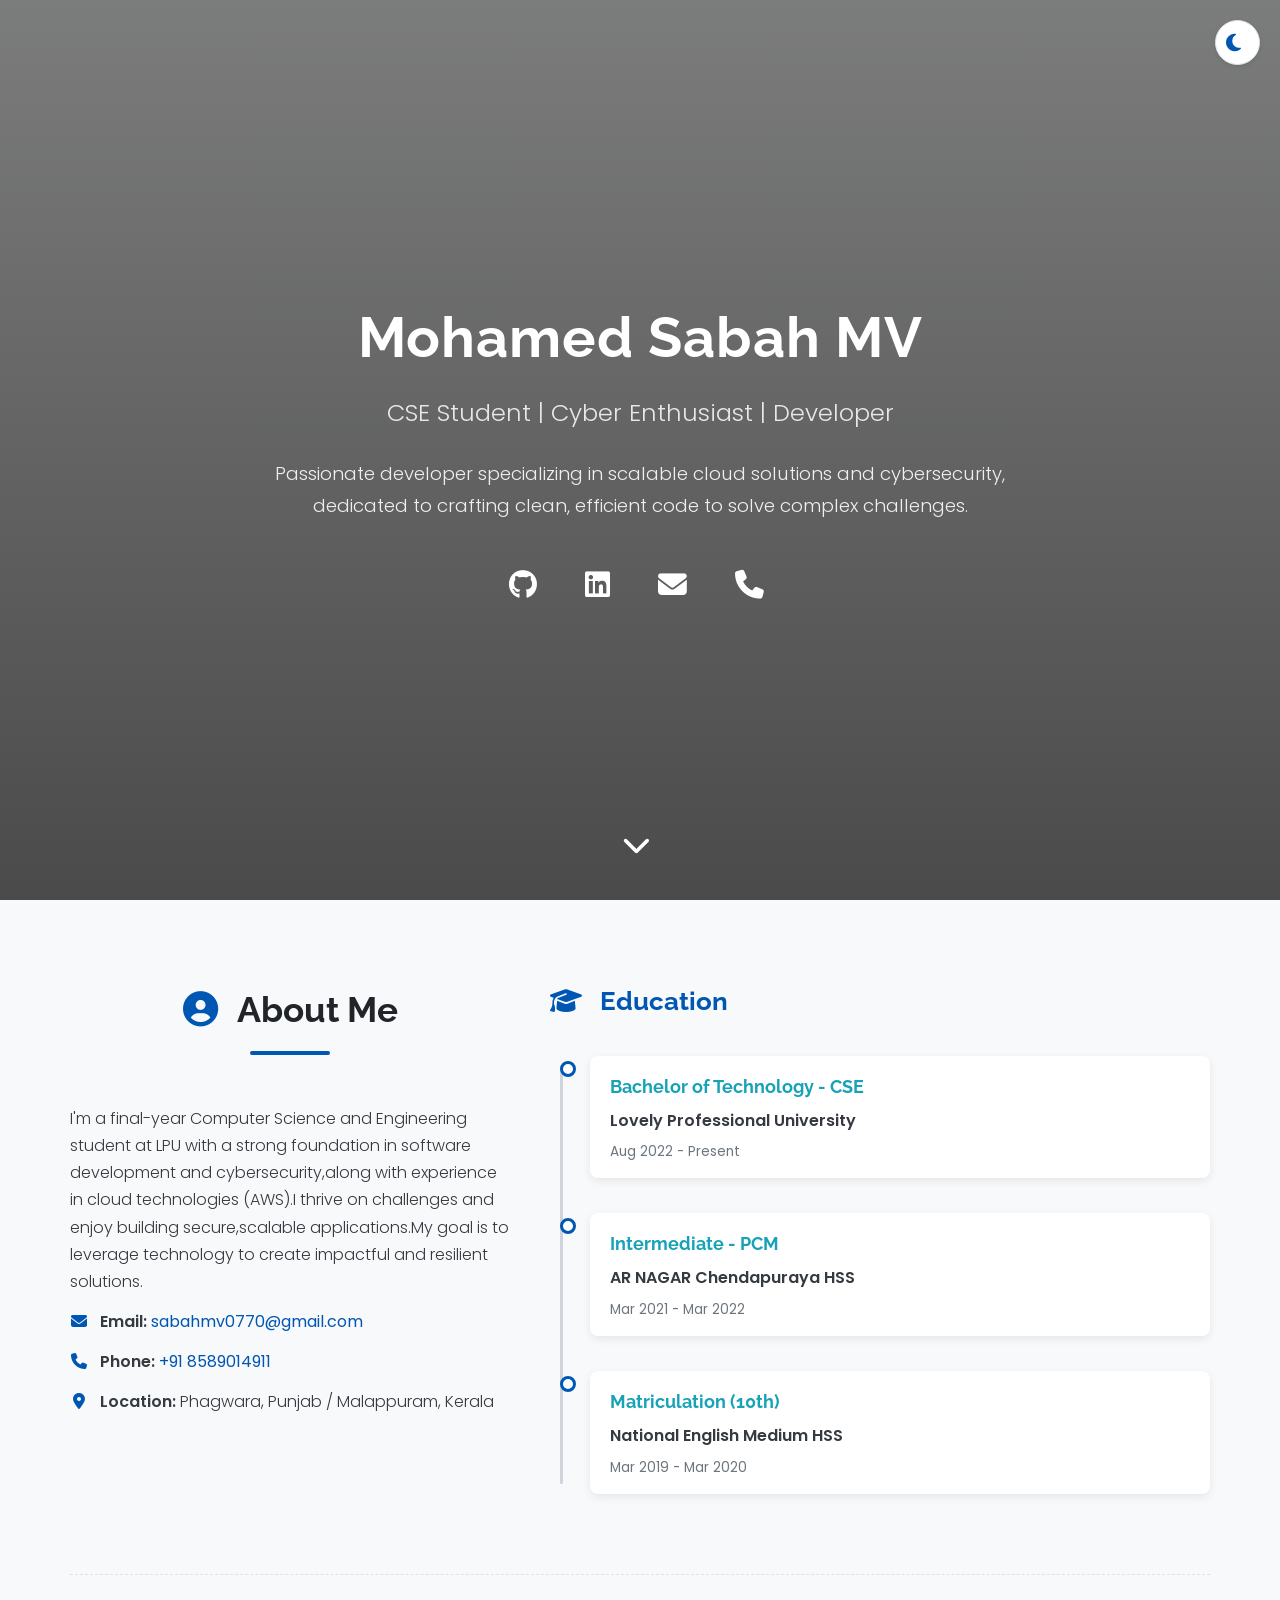
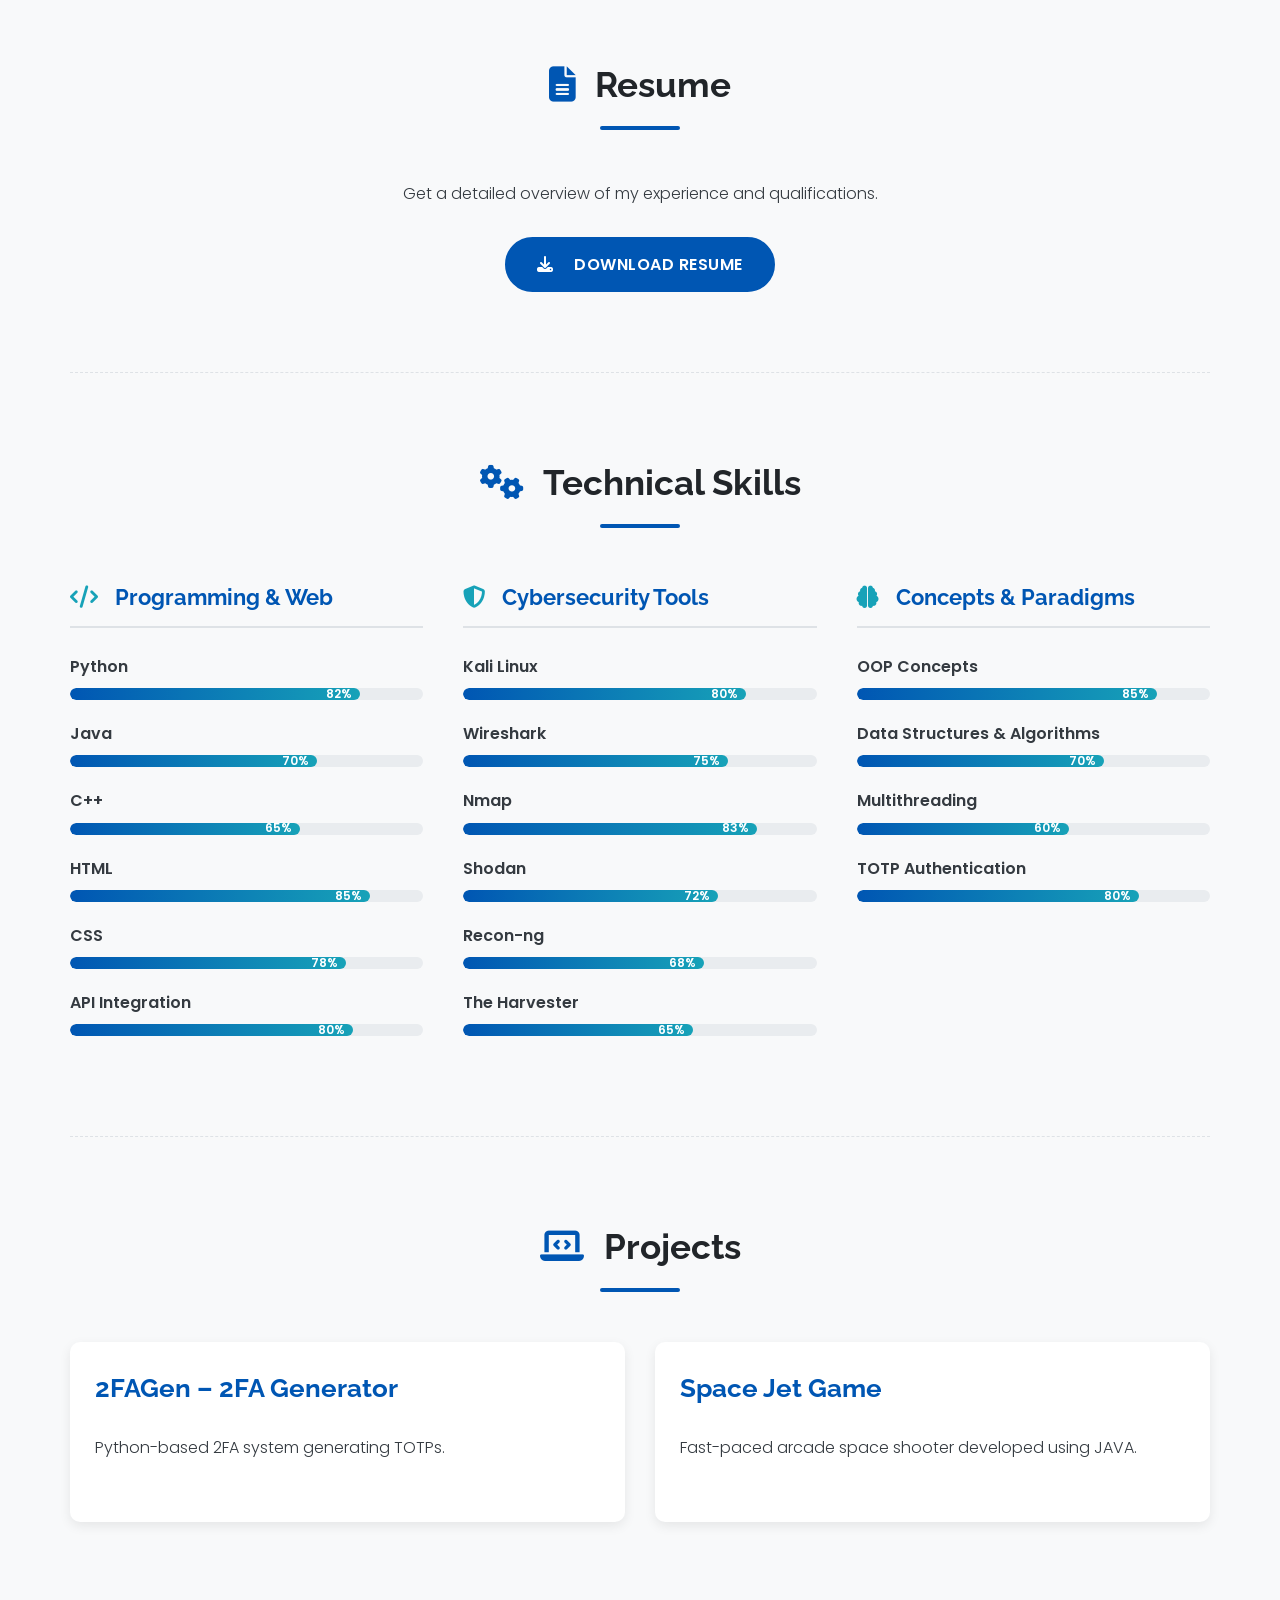
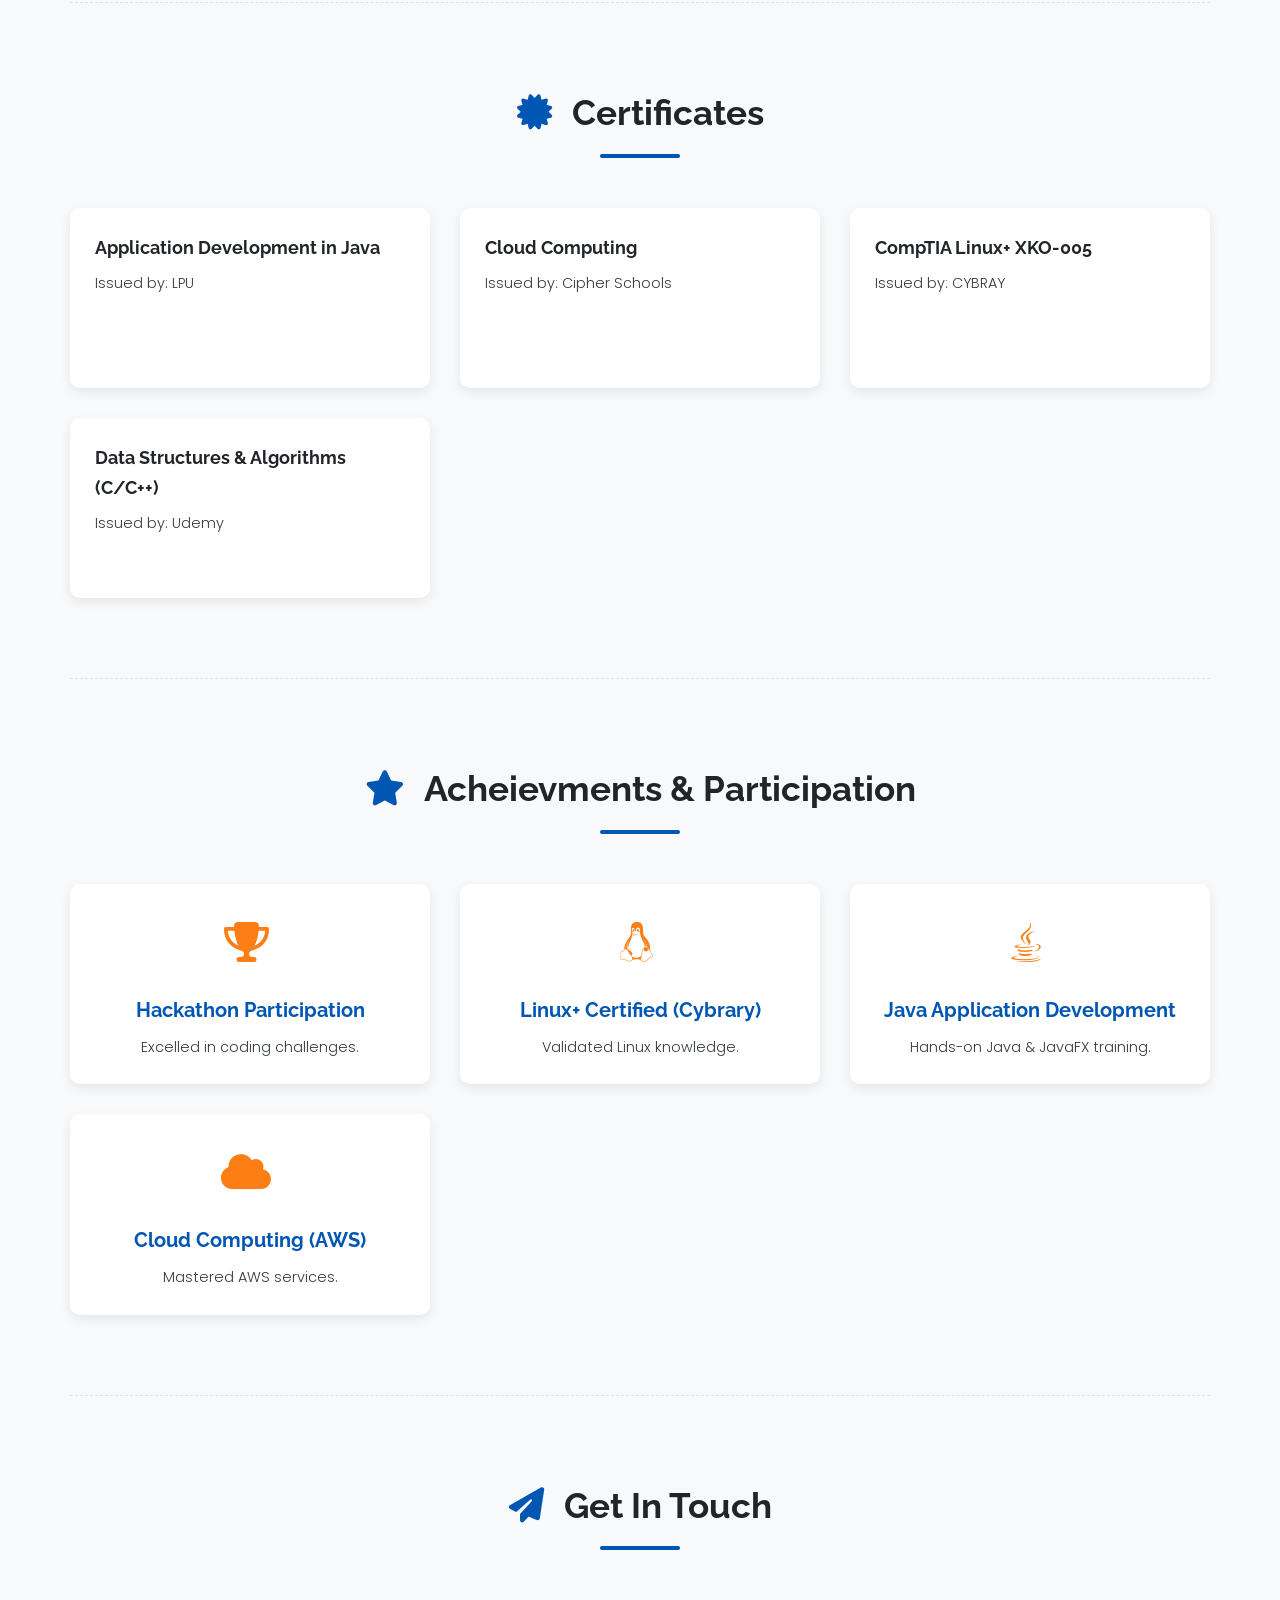
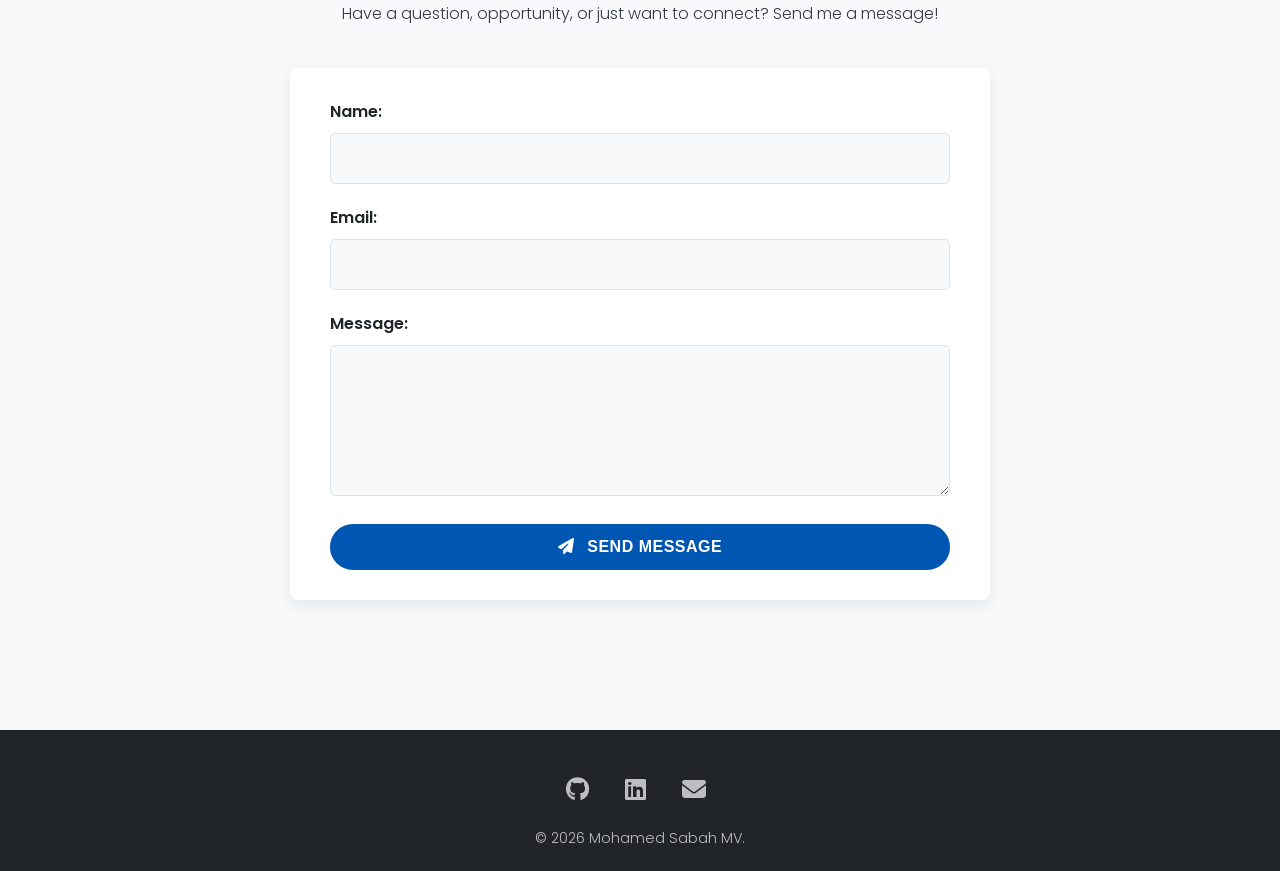
==== index.html @ b3b7cd48 "Add files via upload" ====
<!DOCTYPE html>
<html lang="en">
<head>
    <meta charset="UTF-8">
    <meta name="viewport" content="width=device-width, initial-scale=1.0">
    <title>Mohamed Sabah MV - Portfolio</title>
    <link rel="preconnect" href="https://fonts.googleapis.com">
    <link rel="preconnect" href="https://fonts.gstatic.com" crossorigin>
    <link href="https://fonts.googleapis.com/css2?family=Poppins:wght@300;400;600;700&family=Raleway:wght@700&display=swap" rel="stylesheet">
    <link rel="stylesheet" href="style.css">
    <link rel="stylesheet" href="https://cdnjs.cloudflare.com/ajax/libs/font-awesome/6.4.0/css/all.min.css">
</head>
<body>

    <button id="theme-toggle" title="Toggle Light/Dark Mode">
        <i class="fas fa-sun"></i>
        <i class="fas fa-moon"></i>
    </button>

    <header id="hero">
        <div class="container">
            <h1>Mohamed Sabah MV</h1>
            <p class="subtitle">CSE Student | Cyber Enthusiast | Developer</p>
            <p class="intro">Passionate developer specializing in scalable cloud solutions and cybersecurity, dedicated to crafting clean, efficient code to solve complex challenges.</p>
            <div class="social-links">
                <a href="https://github.com/SabahMuhamed" target="_blank" title="GitHub"><i class="fab fa-github"></i></a>
                <a href="https://www.linkedin.com/in/muhamedsabah/" target="_blank" title="LinkedIn"><i class="fab fa-linkedin"></i></a>
                <a href="mailto:sabahmv0770@gmail.com" title="Email"><i class="fas fa-envelope"></i></a>
                <a href="tel:+918589014911" title="Phone"><i class="fas fa-phone"></i></a>
            </div>
             <a href="#about" class="scroll-down-btn"><i class="fas fa-chevron-down"></i></a>
        </div>
    </header>

    <main>
        <!-- About Section with Education Timeline -->
        <section id="about" class="container section">
            <div class="about-content">
                 <h2><i class="fas fa-user-circle"></i> About Me</h2>
                 <div class="about-text">
                    <p>I'm a final-year Computer Science and Engineering student at LPU with a strong foundation in software development and cybersecurity,along with experience in cloud technologies (AWS).I thrive on challenges and enjoy building secure,scalable applications.My goal is to leverage technology to create impactful and resilient solutions.</p>
                    <p><strong><i class="fas fa-envelope"></i> Email:</strong> <a href="mailto:sabahmv0770@gmail.com">sabahmv0770@gmail.com</a></p>
                    <p><strong><i class="fas fa-phone"></i> Phone:</strong> <a href="tel:+918589014911">+91 8589014911</a></p>
                     <p><strong><i class="fas fa-map-marker-alt"></i> Location:</strong> Phagwara, Punjab / Malappuram, Kerala</p>
                 </div>
            </div>

            <div class="education-section">
                <h3><i class="fas fa-graduation-cap"></i> Education</h3>
                <div class="education-timeline">
                    <!-- Timeline Item 1: LPU (Restructured) -->
                    <div class="timeline-item modal-trigger"
                         data-modal-title="Bachelor of Technology - CSE"
                         data-modal-subtitle="Lovely Professional University"
                         data-modal-description="Focus on core CS subjects including Data Structures, Algorithms, Database Management, Operating Systems, and specialized tracks in cloud computing and Java development."
                         data-modal-extra="Location: Phagwara, Punjab | CGPA: 7.02 | Aug 2022 - Present"
                         data-modal-image="images/lpu.png">
                        <div class="timeline-marker"></div>
                        <div class="timeline-content">
                            <h4>Bachelor of Technology - CSE</h4>
                            <p class="institution">Lovely Professional University</p>
                            <span class="timeline-date">Aug 2022 - Present</span>
                            <div class="timeline-content-overlay">
                                <img src="images/lpu-logo.png" alt="LPU Logo" class="overlay-logo">
                                <p class="overlay-details">CGPA: 7.02 | Phagwara, Punjab</p>
                                <p class="overlay-desc">Core CS subjects, Cybersecurity specialization.</p>
                            </div>
                        </div>
                    </div>
                     <!-- Timeline Item 2: Intermediate (Restructured) -->
                    <div class="timeline-item modal-trigger"
                         data-modal-title="Intermediate - PCM"
                         data-modal-subtitle="AR NAGAR Chendapuraya HSS"
                         data-modal-description="Completed Higher Secondary education with a focus on Physics, Chemistry, and Mathematics, building a strong analytical foundation."
                         data-modal-extra="Location: Malappuram, Kerala | Percentage: 93% | Mar 2021 - Mar 2022"
                         data-modal-image="images/ar_nagar.png">
                        <div class="timeline-marker"></div>
                        <div class="timeline-content">
                            <h4>Intermediate - PCM</h4>
                            <p class="institution">AR NAGAR Chendapuraya HSS</p>
                            <span class="timeline-date">Mar 2021 - Mar 2022</span>
                            <div class="timeline-content-overlay">
                                <img src="images/ar-nagar-logo.png" alt="AR Nagar HSS Logo" class="overlay-logo">
                                <p class="overlay-details">93% | Malappuram, Kerala</p>
                                <p class="overlay-desc">Higher Secondary (PCM). Strong analytical foundation.</p>
                            </div>
                        </div>
                    </div>
                     <!-- Timeline Item 3: Matriculation (Restructured) -->
                    <div class="timeline-item modal-trigger"
                          data-modal-title="Matriculation (10th)"
                          data-modal-subtitle="National English Medium HSS"
                          data-modal-description="Successfully completed secondary education (SSLC/10th Standard) with high distinction, laying the groundwork for higher studies."
                          data-modal-extra="Location: Malappuram, Kerala | Percentage: 94% | Mar 2019 - Mar 2020"
                          data-modal-image="images/nems.png">
                         <div class="timeline-marker"></div>
                         <div class="timeline-content">
                            <h4>Matriculation (10th)</h4>
                             <p class="institution">National English Medium HSS</p>
                             <span class="timeline-date">Mar 2019 - Mar 2020</span>
                            <div class="timeline-content-overlay">
                                <img src="images/nems-logo.jpeg" alt="NEMS Logo" class="overlay-logo">
                                <p class="overlay-details">94% | Malappuram, Kerala</p>
                                <p class="overlay-desc">Secondary Education (SSLC). High distinction.</p>
                            </div>
                         </div>
                    </div>
                </div>
             </div>
        </section>

        <!-- Resume Section -->
        <section id="resume" class="container section text-center">
             <h2><i class="fas fa-file-alt"></i> Resume</h2>
             <p>Get a detailed overview of my experience and qualifications.</p>
             <a href="Sabah CV.pdf" class="btn btn-primary d-flex align-items-center justify-content-center" style="color: white;">
                <i class="fas fa-download"></i>
                <span style="margin-left: 8px;">Download Resume</span>
              </a>
              
              
        </section>

        <!-- Skills Section -->
        <section id="skills" class="container section">
            <h2><i class="fas fa-cogs"></i> Technical Skills</h2>
            <!-- *** RESTORED CONTENT START *** -->
            <div class="skills-grid">
                <div class="skill-category">
                    <h3><i class="fas fa-code"></i> Programming & Web</h3>
                    <div class="skill-item">
                        <span class="skill-name">Python</span>
                        <div class="skill-bar"><div class="skill-level" data-score="82">82%</div></div>
                    </div>
                    <div class="skill-item">
                        <span class="skill-name">Java</span>
                        <div class="skill-bar"><div class="skill-level" data-score="70">70%</div></div>
                    </div>
                     <div class="skill-item">
                        <span class="skill-name">C++</span>
                        <div class="skill-bar"><div class="skill-level" data-score="65">65%</div></div>
                    </div>
                    <div class="skill-item">
                        <span class="skill-name">HTML</span>
                        <div class="skill-bar"><div class="skill-level" data-score="85">85%</div></div>
                    </div>
                     <div class="skill-item">
                        <span class="skill-name">CSS</span>
                        <div class="skill-bar"><div class="skill-level" data-score="78">78%</div></div>
                    </div>
                     <div class="skill-item">
                        <span class="skill-name">API Integration</span>
                        <div class="skill-bar"><div class="skill-level" data-score="80">80%</div></div>
                    </div>
                </div>

                <div class="skill-category">
                    <h3><i class="fas fa-shield-alt"></i> Cybersecurity Tools</h3>
                     <div class="skill-item">
                        <span class="skill-name">Kali Linux</span>
                        <div class="skill-bar"><div class="skill-level" data-score="80">80%</div></div>
                    </div>
                    <div class="skill-item">
                        <span class="skill-name">Wireshark</span>
                        <div class="skill-bar"><div class="skill-level" data-score="75">75%</div></div>
                    </div>
                    <div class="skill-item">
                        <span class="skill-name">Nmap</span>
                        <div class="skill-bar"><div class="skill-level" data-score="83">83%</div></div>
                    </div>
                     <div class="skill-item">
                        <span class="skill-name">Shodan</span>
                        <div class="skill-bar"><div class="skill-level" data-score="72">72%</div></div>
                    </div>
                     <div class="skill-item">
                        <span class="skill-name">Recon-ng</span>
                        <div class="skill-bar"><div class="skill-level" data-score="68">68%</div></div>
                    </div>
                     <div class="skill-item">
                        <span class="skill-name">The Harvester</span>
                        <div class="skill-bar"><div class="skill-level" data-score="65">65%</div></div>
                    </div>
                </div>

                 <div class="skill-category">
                    <h3><i class="fas fa-brain"></i> Concepts & Paradigms</h3>
                     <div class="skill-item">
                        <span class="skill-name">OOP Concepts</span>
                        <div class="skill-bar"><div class="skill-level" data-score="85">85%</div></div>
                    </div>
                     <div class="skill-item">
                        <span class="skill-name">Data Structures & Algorithms</span>
                        <div class="skill-bar"><div class="skill-level" data-score="70">70%</div></div>
                    </div>
                     <div class="skill-item">
                        <span class="skill-name">Multithreading</span>
                        <div class="skill-bar"><div class="skill-level" data-score="60">60%</div></div>
                    </div>
                      <div class="skill-item">
                        <span class="skill-name">TOTP Authentication</span>
                        <div class="skill-bar"><div class="skill-level" data-score="80">80%</div></div>
                    </div>
                </div>
            </div>
             <!-- *** RESTORED CONTENT END *** -->
        </section>

        <!-- Projects Section -->
        <section id="projects" class="container section">
            <h2><i class="fas fa-laptop-code"></i> Projects</h2>
             <!-- *** RESTORED CONTENT START *** -->
            <div class="card-grid">
                 <div class="card project-card"
                      data-hover-image="images/project-2fa-hover.png"
                      data-hover-description="Python-based 2FA system generating TOTPs with QR code setup. Achieved 99.9% validation accuracy."
                      data-github-link="https://github.com/SabahMuhamed/2FAGen">
                    <div class="card-content">
                        <h3>2FAGen – 2FA Generator</h3>
                         <p class="card-description">Python-based 2FA system generating TOTPs.</p>
                    </div>
                    <div class="card-hover-overlay project-overlay">
                        <img src="images/project-2fa-hover.jpeg" alt="2FAGen Preview">
                        <p>Python-based 2FA system generating TOTPs. Achieved 99.9% validation accuracy.</p>
                        <a href="https://github.com/SabahMuhamed/2FAGen" target="_blank" class="btn btn-secondary btn-overlay">
                            <i class="fab fa-github"></i> View Code
                        </a>
                    </div>
                 </div>
                <div class="card project-card"
                      data-hover-image="images/project-spacejet-hover.png"
                      data-hover-description="Fast-paced arcade space shooter with power-ups, upgrades, and endless gameplay. Built with Pygame."
                      data-github-link="https://github.com/SabahMuhamed/SPACE-JET-GAME">
                    <div class="card-content">
                        <h3>Space Jet Game</h3>
                         <p class="card-description">Fast-paced arcade space shooter developed using JAVA.</p>
                    </div>
                    <div class="card-hover-overlay project-overlay">
                        <img src="images/project-spacejet-hover.jpeg" alt="Space Jet Game Preview">
                        <p>Fast-paced arcade space shooter with power-ups, upgrades, and endless gameplay. Built with JAVA.</p>
                        <a href="https://github.com/SabahMuhamed/SPACE-JET-GAME" target="_blank" class="btn btn-secondary btn-overlay">
                            <i class="fab fa-github"></i> View Code
                        </a>
                    </div>
                </div>
            </div>
             <!-- *** RESTORED CONTENT END *** -->
        </section>

        <!-- Certificates Section -->
        <section id="certificates" class="container section">
             <h2><i class="fas fa-certificate"></i> Certificates</h2>
              <!-- *** RESTORED CONTENT START *** -->
             <div class="card-grid certificate-grid">
                 <!-- Certificate 1 -->
                 <div class="card certificate-card modal-trigger"
                      data-modal-title="Application Development in Java"
                      data-modal-subtitle="Issued by: Lovely Professional University"
                      data-modal-image="images/cert-java.png"
                      data-modal-logo="images/lpu-logo.png"
                      data-modal-description="Completed comprehensive training in Java application development fundamentals, including core Java concepts, OOP principles, and basic application structure.">
                     <div class="card-content">
                         <h4>Application Development in Java</h4>
                         <p class="card-description">Issued by: LPU</p>
                     </div>
                     <div class="card-hover-overlay cert-achieve-overlay">
                         <img src="images/cert-java.png" alt="Java Certificate" class="overlay-main-image">
                         <div class="overlay-text-content">
                            <img src="images/lpu-logo.png" alt="LPU Logo" class="overlay-logo">
                            <p>Completed comprehensive training in Java application development fundamentals.</p>
                         </div>
                     </div>
                 </div>
                 <!-- Certificate 2 -->
                 <div class="card certificate-card modal-trigger"
                      data-modal-title="Cloud Computing"
                      data-modal-subtitle="Issued by: Cipher Schools"
                      data-modal-image="images/cert-cloud.jpg"
                      data-modal-logo="images/cipher-logo.png"
                      data-modal-description="Gained practical knowledge of cloud computing concepts, service models (IaaS, PaaS, SaaS), and hands-on experience with key AWS services through Cipher Schools' training program.">
                     <div class="card-content">
                         <h4>Cloud Computing</h4>
                         <p class="card-description">Issued by: Cipher Schools</p>
                     </div>
                     <div class="card-hover-overlay cert-achieve-overlay">
                         <img src="images/cert-cloud.jpg" alt="Cloud Certificate" class="overlay-main-image">
                         <div class="overlay-text-content">
                             <img src="images/cipher-logo.png" alt="Cipher Schools Logo" class="overlay-logo">
                             <p>Gained practical knowledge of cloud concepts and key AWS services.</p>
                         </div>
                     </div>
                 </div>
                 <!-- Certificate 3 -->
                 <div class="card certificate-card modal-trigger"
                      data-modal-title="CompTIA Linux+ XKO-005"
                      data-modal-subtitle="Issued by: CYBRAY"
                      data-modal-image="images/cert-linux.jpg"
                      data-modal-logo="images/cybrary-logo.png"
                      data-modal-description="Acquired skills aligned with CompTIA Linux+ objectives, covering Linux system administration, command-line operations, shell scripting, security, and troubleshooting via CYBRAY's platform.">
                     <div class="card-content">
                         <h4>CompTIA Linux+ XKO-005</h4>
                          <p class="card-description">Issued by: CYBRAY</p>
                     </div>
                     <div class="card-hover-overlay cert-achieve-overlay">
                         <img src="images/cert-linux.jpg" alt="Linux+ Certificate" class="overlay-main-image">
                         <div class="overlay-text-content">
                             <img src="images/cybrary-logo.png" alt="Cybrary Logo" class="overlay-logo">
                             <p>Acquired skills covering Linux system administration, CLI, security, and troubleshooting.</p>
                         </div>
                     </div>
                 </div>
                 <!-- Certificate 4 -->
                 <div class="card certificate-card modal-trigger"
                      data-modal-title="Data Structures & Algorithms (C/C++)"
                      data-modal-subtitle="Issued by: Udemy"
                      data-modal-image="images/cert-dsa.png"
                      data-modal-logo="images/udemy-logo.png"
                      data-modal-description="Mastered fundamental data structures (Arrays, Linked Lists, Stacks, Queues, Trees, Graphs) and algorithms (Sorting, Searching, Recursion) using C and C++ through a comprehensive Udemy course.">
                     <div class="card-content">
                         <h4>Data Structures & Algorithms (C/C++)</h4>
                          <p class="card-description">Issued by: Udemy</p>
                     </div>
                     <div class="card-hover-overlay cert-achieve-overlay">
                         <img src="images/cert-dsa.png" alt="DSA Certificate" class="overlay-main-image">
                         <div class="overlay-text-content">
                             <img src="images/udemy-logo.png" alt="Udemy Logo" class="overlay-logo">
                             <p>Mastered fundamental data structures and algorithms using C/C++.</p>
                         </div>
                     </div>
                 </div>
             </div>
              <!-- *** RESTORED CONTENT END *** -->
        </section>

        <!-- Experience & Recognition Section -->
        <section id="" class="container section">
            <h2><i class="fas fa-star"></i> Acheievments & Participation</h2>
             <!-- *** RESTORED CONTENT START *** -->
             <div class="card-grid">
                 <!-- Achievement 1: Hackathon -->
                 <div class="card experience-card modal-trigger"
                      data-modal-title="Hackathon Participation"
                      data-modal-icon="fas fa-trophy"
                      data-modal-image="images/cert-hackathon.png"
                      data-modal-logo="images/logo-hackathon.jpeg"
                      data-modal-description="Actively participated and performed well in multiple university-level coding hackathons. These events involved intense problem-solving sessions, rapid prototyping, and collaborative teamwork under strict time constraints, enhancing coding proficiency and pressure handling.">
                     <div class="card-content">
                        <div class="card-icon"><i class="fas fa-trophy"></i></div>
                        <h4>Hackathon Participation</h4>
                        <p class="card-description">Excelled in coding challenges.</p>
                     </div>
                     <div class="card-hover-overlay cert-achieve-overlay">
                         <img src="images/cert-hackathon.png" alt="Hackathon Participation" class="overlay-main-image">
                         <div class="overlay-text-content">
                             <img src="images/logo-hackathon.jpeg" alt="Hackathon Logo" class="overlay-logo">
                             <p>Performed well in university-level coding hackathons, enhancing problem-solving.</p>
                         </div>
                     </div>
                 </div>
                 <!-- Achievement 2: Linux+ -->
                 <div class="card experience-card modal-trigger"
                      data-modal-title="Linux+ Certified (Cybrary Training)"
                      data-modal-icon="fab fa-linux"
                      data-modal-image="images/cert-linux.jpg"
                      data-modal-logo="images/cybrary-logo.png"
                      data-modal-description="Completed rigorous training based on the CompTIA Linux+ (XKO-005) curriculum via Cybrary. Validated deep knowledge of Linux distributions, system architecture, command-line management, shell scripting, file systems, permissions, and network configuration.">
                     <div class="card-content">
                         <div class="card-icon"><i class="fab fa-linux"></i></div>
                         <h4>Linux+ Certified (Cybrary)</h4>
                         <p class="card-description">Validated Linux knowledge.</p>
                     </div>
                      <div class="card-hover-overlay cert-achieve-overlay">
                         <img src="images/cert-linux.jpg" alt="Linux Achievement" class="overlay-main-image">
                         <div class="overlay-text-content">
                             <img src="images/cybrary-logo.png" alt="Cybrary Logo" class="overlay-logo">
                             <p>Completed rigorous Linux+ training, validating sysadmin and CLI skills.</p>
                         </div>
                     </div>
                 </div>
                 <!-- Training 1: Java -->
                 <div class="card experience-card modal-trigger"
                      data-modal-title="Java Application Development Training"
                      data-modal-icon="fab fa-java"
                      data-modal-image="images/cert-java.png"
                      data-modal-logo="images/lpu-logo.png"
                      data-modal-description="Undertook hands-on training at LPU focused on practical Java application development. Covered core Java syntax, Object-Oriented Programming principles, building Graphical User Interfaces (GUIs) with JavaFX, event handling, and integrating external APIs for enhanced functionality.">
                     <div class="card-content">
                        <div class="card-icon"><i class="fab fa-java"></i></div>
                         <h4>Java Application Development</h4>
                         <p class="card-description">Hands-on Java & JavaFX training.</p>
                     </div>
                     <div class="card-hover-overlay cert-achieve-overlay">
                         <img src="images/cert-java.png" alt="Java Training" class="overlay-main-image">
                         <div class="overlay-text-content">
                             <img src="images/lpu-logo.png" alt="LPU Logo" class="overlay-logo">
                             <p>Hands-on LPU training covering core Java, OOP, JavaFX GUIs, and APIs.</p>
                         </div>
                     </div>
                 </div>
                 <!-- Training 2: Cloud -->
                 <div class="card experience-card modal-trigger"
                      data-modal-title="Cloud Computing (AWS) Training"
                      data-modal-icon="fas fa-cloud"
                      data-modal-image="images/cert-cloud.jpg"
                      data-modal-logo="images/cipher-logo.png"
                      data-modal-description="Mastered essential Amazon Web Services (AWS) through comprehensive training at Cipher Schools. Gained practical experience with core services like EC2 for scalable virtual servers, S3 for object storage, Lambda for serverless compute, RDS for managed relational databases, and learned principles of serverless architecture design.">
                     <div class="card-content">
                        <div class="card-icon"><i class="fas fa-cloud"></i></div>
                         <h4>Cloud Computing (AWS)</h4>
                         <p class="card-description">Mastered AWS services.</p>
                     </div>
                     <div class="card-hover-overlay cert-achieve-overlay">
                         <img src="images/cert-cloud.jpg" alt="Cloud Training" class="overlay-main-image">
                         <div class="overlay-text-content">
                            <img src="images/cipher-logo.png" alt="Cipher Schools Logo" class="overlay-logo">
                            <p>Mastered essential AWS services (EC2, S3, Lambda, RDS) via Cipher Schools.</p>
                         </div>
                     </div>
                 </div>
            </div>
              <!-- *** RESTORED CONTENT END *** -->
        </section>

         <!-- Contact Section -->
        <section id="contact" class="container section">
            <h2><i class="fas fa-paper-plane"></i> Get In Touch</h2>
            <p class="text-center">Have a question, opportunity, or just want to connect? Send me a message!</p>
            <form action="https://formspree.io/f/YOUR_FORMSPREE_ENDPOINT" method="POST" class="contact-form">
                 <div class="form-group">
                    <label for="name">Name:</label>
                    <input type="text" id="name" name="name" required>
                </div>
                <div class="form-group">
                    <label for="email">Email:</label>
                    <input type="email" id="email" name="_replyto" required>
                </div>
                 <div class="form-group">
                    <label for="message">Message:</label>
                    <textarea id="message" name="message" rows="5" required></textarea>
                </div>
                <button type="submit" class="btn btn-primary"><i class="fas fa-paper-plane"></i> Send Message</button>
            </form>
        </section>
    </main>

    <footer class="text-center">
        <div class="footer-links">
             <a href="https://github.com/SabahMuhamed" target="_blank" title="GitHub"><i class="fab fa-github"></i></a>
             <a href="https://www.linkedin.com/in/muhamedsabah/" target="_blank" title="LinkedIn"><i class="fab fa-linkedin"></i></a>
             <a href="mailto:sabahmv0770@gmail.com" title="Email"><i class="fas fa-envelope"></i></a>
        </div>
        <p>© <span id="year"></span> Mohamed Sabah MV.</p>
    </footer>

    <!-- Modal Structure -->
    <div id="modal-container">
        <div class="modal">
            <button class="close-modal-btn" title="Close">×</button>
            <div class="modal-content">
                <img id="modal-image" src="" alt="Modal Image" style="display: none;">
                <div id="modal-icon-container" style="display: none;">
                    <i id="modal-icon" class=""></i>
                </div>
                <h4 id="modal-title"></h4>
                <p id="modal-subtitle"></p>
                <p id="modal-description"></p>
                <p id="modal-extra-info"></p>
            </div>
        </div>
    </div>

    <script src="script.js"></script>
</body>
</html>
---- style.css ----
/* --- Global Styles & Variables --- */
:root {
    /* Light Mode Colors (Original Theme) */
    --bg-color: #f8f9fa;
    --text-color: #343a40;
    --card-bg: #ffffff;
    --card-shadow: rgba(0, 0, 0, 0.08);
    --primary-color: #0056b3;
    --secondary-color: #17a2b8;
    --accent-color: #fd7e14;
    --heading-color: #212529;
    --icon-color: var(--primary-color);
    --border-color: #dee2e6;
    --timeline-line: #ced4da;
    --skill-bar-bg: #e9ecef;
    /* -- Added for Hovers -- */
    --overlay-bg: rgba(0, 0, 0, 0.75);
    --overlay-text: #ffffff;
    /* Removed timeline-details variables as it's now overlay */

    /* Dark Mode Colors (Original Theme) */
    --dark-bg-color: #121212;
    --dark-text-color: #e0e0e0;
    --dark-card-bg: #1e1e1e;
    --dark-card-shadow: rgba(255, 255, 255, 0.1);
    --dark-primary-color: #4dabf7;
    --dark-secondary-color: #4dd0e1;
    --dark-accent-color: #ffab40;
    --dark-heading-color: #ffffff;
    --dark-icon-color: var(--dark-primary-color);
    --dark-border-color: #444;
    --dark-timeline-line: #555;
    --dark-skill-bar-bg: #333;
    /* -- Added for Hovers (Dark) -- */
    --dark-overlay-bg: rgba(0, 0, 0, 0.85);
    --dark-overlay-text: #e0e0e0;
     /* Removed dark timeline-details variables */
}

* { box-sizing: border-box; margin: 0; padding: 0; }
html { scroll-behavior: smooth; font-size: 16px; }
body {
    font-family: 'Poppins', sans-serif;
    line-height: 1.7;
    background-color: var(--bg-color);
    color: var(--text-color);
    transition: background-color 0.3s ease, color 0.3s ease;
}
body.dark-mode { /* Apply dark mode variables */
    --bg-color: var(--dark-bg-color);
    --text-color: var(--dark-text-color);
    --card-bg: var(--dark-card-bg);
    --card-shadow: var(--dark-card-shadow);
    --primary-color: var(--dark-primary-color);
    --secondary-color: var(--dark-secondary-color);
    --accent-color: var(--dark-accent-color);
    --heading-color: var(--dark-heading-color);
    --icon-color: var(--dark-icon-color);
    --border-color: var(--dark-border-color);
    --timeline-line: var(--dark-timeline-line);
    --skill-bar-bg: var(--dark-skill-bar-bg);
    /* -- Apply dark mode hover variables -- */
    --overlay-bg: var(--dark-overlay-bg);
    --overlay-text: var(--dark-overlay-text);
}

/* --- Theme Toggle Button (Original) --- */
#theme-toggle {
    position: fixed; top: 20px; right: 20px; background: var(--card-bg); border: 1px solid var(--border-color);
    border-radius: 50%; width: 45px; height: 45px; cursor: pointer; z-index: 1000; display: flex;
    justify-content: center; align-items: center; box-shadow: 0 2px 5px var(--card-shadow);
    transition: background-color 0.3s ease, border-color 0.3s ease, transform 0.2s ease;
}
#theme-toggle:hover { transform: scale(1.1); }
#theme-toggle i { font-size: 20px; color: var(--primary-color); transition: color 0.3s ease; }
body.dark-mode #theme-toggle i { color: var(--dark-primary-color); }
#theme-toggle .fa-sun { display: none; }
#theme-toggle .fa-moon { display: inline-block; }
body.dark-mode #theme-toggle .fa-sun { display: inline-block; }
body.dark-mode #theme-toggle .fa-moon { display: none; }

/* --- Layout & Typography (Original) --- */
.container { max-width: 1140px; margin: 0 auto; padding: 0 25px; }
.section {
    padding: 80px 0; border-bottom: 1px dashed var(--border-color); opacity: 0; transform: translateY(30px);
    transition: opacity 0.8s ease-out, transform 0.8s ease-out;
}
.section.visible { opacity: 1; transform: translateY(0); }
.section:last-of-type { border-bottom: none; }
h1, h2, h3, h4 { font-family: 'Raleway', sans-serif; font-weight: 700; color: var(--heading-color); margin-bottom: 1rem; transition: color 0.3s ease; }
h1 { font-size: 3rem; letter-spacing: 1px; }
h2 { font-size: 2.2rem; text-align: center; margin-bottom: 50px; position: relative; padding-bottom: 15px; }
h2::after { content: ''; position: absolute; bottom: 0; left: 50%; transform: translateX(-50%); width: 80px; height: 4px; background-color: var(--primary-color); border-radius: 2px; transition: background-color 0.3s ease; }
h3 { font-size: 1.6rem; margin-bottom: 1.5rem; color: var(--primary-color); }
body.dark-mode h3 { color: var(--dark-primary-color); }
h4 { font-size: 1.25rem; color: var(--secondary-color); }
body.dark-mode h4 { color: var(--dark-secondary-color); }
p { margin-bottom: 1rem; font-weight: 300; }
a { color: var(--primary-color); text-decoration: none; transition: color 0.3s ease; font-weight: 400; }
a:hover { color: var(--accent-color); text-decoration: underline; }
body.dark-mode a { color: var(--dark-primary-color); }
body.dark-mode a:hover { color: var(--dark-accent-color); }
.text-center { text-align: center; }
strong { font-weight: 600; }
i { margin-right: 8px; }
h2 i, h3 i { margin-right: 12px; color: var(--icon-color); }

/* --- Header / Hero Section (Original) --- */
#hero {
    background: linear-gradient(rgba(0, 0, 0, 0.5), rgba(0, 0, 0, 0.7)), url('https://via.placeholder.com/1920x1080/212529/FFFFFF?text=Replace+With+Your+Background') no-repeat center center/cover; /* --- REPLACE ME --- */
    color: #fff; min-height: 100vh; display: flex; flex-direction: column; justify-content: center;
    align-items: center; text-align: center; padding: 0 20px; position: relative;
}
#hero h1 { color: #fff; margin-bottom: 0.5rem; font-size: 3.5rem; }
#hero .subtitle { font-size: 1.5rem; margin-bottom: 1.5rem; color: rgba(255, 255, 255, 0.85); font-weight: 300; }
#hero .intro { font-size: 1.15rem; max-width: 750px; margin: 1rem auto 2.5rem; color: rgba(255, 255, 255, 0.9); font-weight: 300; }
#hero .social-links a { color: #fff; font-size: 1.8rem; margin: 0 18px; transition: transform 0.3s ease, color 0.3s ease; }
#hero .social-links a:hover { transform: translateY(-3px); color: var(--dark-accent-color); text-decoration: none; }
.scroll-down-btn { position: absolute; bottom: 30px; left: 50%; transform: translateX(-50%); color: #fff; font-size: 1.8rem; animation: bounce 2s infinite; text-decoration: none; }
.scroll-down-btn:hover { color: var(--dark-accent-color); text-decoration: none; }
@keyframes bounce { 0%, 20%, 50%, 80%, 100% { transform: translateX(-50%) translateY(0); } 40% { transform: translateX(-50%) translateY(-15px); } 60% { transform: translateX(-50%) translateY(-8px); } }

/* --- About Section (Original) --- */
#about { display: flex; flex-wrap: wrap; gap: 40px; align-items: flex-start; }
.about-content { flex: 1; min-width: 300px; }
.about-text p { margin-bottom: 0.8rem; }
.about-text i { color: var(--icon-color); width: 18px; text-align: center; }
.education-section { flex: 1.5; min-width: 350px; }
.education-section h3 { margin-bottom: 2rem; }

/* --- Education Timeline (Modified for Overlay Hover) --- */
.education-timeline { position: relative; padding-left: 40px; }
.education-timeline::before { content: ''; position: absolute; top: 10px; left: 10px; bottom: 10px; width: 3px; background-color: var(--timeline-line); border-radius: 2px; transition: background-color 0.3s ease; }
.timeline-item {
    position: relative;
    margin-bottom: 35px;
    cursor: pointer; /* For modal trigger */
}
.timeline-item:last-child { margin-bottom: 0; }
.timeline-marker {
    position: absolute;
    left: -30px; top: 5px; width: 16px; height: 16px;
    background-color: var(--card-bg); border: 3px solid var(--primary-color);
    border-radius: 50%; z-index: 3; /* Above content */
    transition: background-color 0.3s ease, border-color 0.3s ease, transform 0.2s ease;
}
.timeline-item:hover .timeline-marker { transform: scale(1.2); }
.timeline-content {
    background: var(--card-bg); padding: 15px 20px; border-radius: 8px;
    box-shadow: 0 3px 8px var(--card-shadow);
    transition: box-shadow 0.3s ease, background-color 0.3s ease; /* Keep original transitions */
    position: relative; /* *** CHANGED: Context for overlay *** */
    z-index: 1;
    overflow: hidden; /* *** ADDED: Contain overlay *** */
}
.timeline-content h4 { margin-bottom: 0.3rem; font-size: 1.15rem; }
.timeline-content .institution { font-weight: 600; color: var(--text-color); margin-bottom: 0.4rem; transition: color 0.3s ease; }
body.dark-mode .timeline-content .institution { color: var(--dark-text-color); }
.timeline-date { display: block; font-size: 0.85rem; color: #6c757d; margin-bottom: 0; }
body.dark-mode .timeline-date { color: #aaa; }

/* --- REMOVED Timeline Hover Details Box Styles --- */
/* .timeline-hover-details { ... } */
/* .timeline-item:hover .timeline-hover-details { ... } */
/* ... etc ... */

/* --- NEW Timeline Content Overlay Styles --- */
.timeline-content-overlay {
    position: absolute;
    top: 0; left: 0; width: 100%; height: 100%;
    background-color: var(--overlay-bg);
    color: var(--overlay-text);
    padding: 15px 20px; /* Match timeline-content padding */
    display: flex;
    flex-direction: column;
    justify-content: center; /* Center content vertically */
    align-items: center; /* Center content horizontally */
    text-align: center;
    z-index: 2; /* Above original content */

    /* --- Initial Hiding --- */
    opacity: 0;
    visibility: hidden;
    transition: opacity 0.35s ease, visibility 0s linear 0.35s;
    /* --- End Initial Hiding --- */
}
/* Show overlay on timeline item hover */
.timeline-item:hover .timeline-content-overlay {
    opacity: 1;
    visibility: visible;
    transition-delay: 0s; /* Show immediately */
}

/* Styling for content inside the timeline overlay */
.timeline-content-overlay .overlay-logo {
    width: 40px; /* Adjust as needed */
    height: 40px;
    object-fit: contain;
    margin-bottom: 10px; /* Space below logo */
}
.timeline-content-overlay p {
    color: var(--overlay-text); /* Ensure text color */
    margin-bottom: 5px;
    line-height: 1.4;
}
.timeline-content-overlay p.overlay-details {
    font-size: 0.85rem;
    font-weight: 600;
}
.timeline-content-overlay p.overlay-desc {
    font-size: 0.8rem;
    opacity: 0.9;
}


/* --- Resume Section (Original) --- */
#resume p { max-width: 600px; margin: 0 auto 30px auto; }

/* --- Buttons (Original + Overlay Style) --- */
.btn { display: inline-block; padding: 12px 30px; border-radius: 50px; font-weight: 600; text-decoration: none; transition: all 0.3s ease; cursor: pointer; border: 2px solid transparent; font-size: 1rem; text-transform: uppercase; letter-spacing: 0.5px; }
.btn i { margin-right: 8px; }
.btn-primary { background-color: var(--primary-color); color: #fff; border-color: var(--primary-color); }
.btn-primary:hover { background-color: var(--accent-color); border-color: var(--accent-color); color: #fff; transform: translateY(-3px); box-shadow: 0 4px 10px rgba(0, 0, 0, 0.15); text-decoration: none; }
.btn-secondary { background-color: transparent; color: var(--secondary-color); border-color: var(--secondary-color); }
.btn-secondary:hover { background-color: var(--secondary-color); color: #fff; transform: translateY(-3px); box-shadow: 0 4px 10px rgba(0, 0, 0, 0.1); text-decoration: none; }
body.dark-mode .btn-secondary { color: var(--dark-secondary-color); border-color: var(--dark-secondary-color); }
body.dark-mode .btn-secondary:hover { background-color: var(--dark-secondary-color); color: var(--dark-bg-color); }
/* Style for buttons inside card overlays */
.btn-overlay { padding: 8px 20px; font-size: 0.9rem; }
.btn-overlay.btn-secondary { color: var(--overlay-text); border-color: var(--overlay-text); background: rgba(255,255,255,0.1); }
.btn-overlay.btn-secondary:hover { background: var(--accent-color); border-color: var(--accent-color); color: #fff; }
body.dark-mode .btn-overlay.btn-secondary:hover { background: var(--dark-accent-color); border-color: var(--dark-accent-color); color: var(--dark-bg-color); }


/* --- Skills Section (Original) --- */
.skills-grid { display: grid; grid-template-columns: repeat(auto-fit, minmax(300px, 1fr)); gap: 40px; }
.skill-category h3 { font-size: 1.4rem; border-bottom: 2px solid var(--border-color); padding-bottom: 10px; margin-bottom: 25px; transition: border-color 0.3s ease; }
.skill-category h3 i { color: var(--secondary-color); }
body.dark-mode .skill-category h3 i { color: var(--dark-secondary-color); }
.skill-item { margin-bottom: 20px; }
.skill-name { display: block; margin-bottom: 8px; font-weight: 600; }
.skill-bar { height: 12px; background-color: var(--skill-bar-bg); border-radius: 6px; overflow: hidden; position: relative; transition: background-color 0.3s ease; }
.skill-level { height: 100%; width: 0; background: linear-gradient(90deg, var(--primary-color), var(--secondary-color)); border-radius: 6px; position: absolute; top: 0; left: 0; transition: width 1.5s ease-out; display: flex; align-items: center; justify-content: flex-end; padding-right: 8px; font-size: 0.75rem; color: #fff; font-weight: 600; }
body.dark-mode .skill-level { background: linear-gradient(90deg, var(--dark-primary-color), var(--dark-secondary-color)); }

/* --- Card Styles (Base from Original + NEW Hover Effects) --- */
.card-grid { display: grid; grid-template-columns: repeat(auto-fit, minmax(280px, 1fr)); gap: 30px; }

.card {
    background-color: var(--card-bg); border-radius: 10px; box-shadow: 0 4px 12px var(--card-shadow);
    overflow: hidden;
    transition: box-shadow 0.3s ease, background-color 0.3s ease, transform 0.3s ease;
    display: flex; flex-direction: column;
    position: relative; /* For overlay */
    min-height: 180px;
    transform: scale(1); /* For scale transition */
}
.card.modal-trigger { cursor: pointer; }

/* Original Card Hover - subtle shadow change */
.card:hover {
    box-shadow: 0 8px 20px rgba(0, 0, 0, 0.12);
}
body.dark-mode .card:hover {
    box-shadow: 0 8px 20px rgba(255, 255, 255, 0.12);
}

/* NEW Certificate & Achievement Card Specific Hover - Scale Effect */
.certificate-card:hover,
.experience-card:hover {
    transform: scale(1.04);
    z-index: 5;
}

/* Original card content styling */
.card .card-content {
    padding: 25px; flex-grow: 1; display: flex; flex-direction: column;
    position: relative;
    z-index: 1; /* Below the overlay */
}

/* --- REMOVED OLD HOVER IMAGE SLIDE UP --- */

/* --- NEW Card Hover Overlay Styles --- */
.card-hover-overlay {
    position: absolute; top: 0; left: 0; width: 100%; height: 100%;
    background-color: var(--overlay-bg);
    color: var(--overlay-text);
    display: flex; flex-direction: column;
    align-items: center; justify-content: center;
    padding: 20px; text-align: center;
    border-radius: 10px;
    z-index: 2;

    /* --- CRUCIAL: Initial Hiding State --- */
    opacity: 0;
    visibility: hidden;
    transition: opacity 0.35s ease, visibility 0s linear 0.35s;
    /* --- End Crucial --- */
}

/* --- CRUCIAL: Showing Overlay on Hover --- */
.card:hover .card-hover-overlay {
    opacity: 1;
    visibility: visible;
    transition-delay: 0s;
}
/* --- End Crucial --- */

/* Project Overlay Specifics (Keep as before) */
.project-overlay img { max-width: 80%; max-height: 50%; object-fit: contain; margin-bottom: 15px; border-radius: 5px; }
.project-overlay p { font-size: 0.9rem; line-height: 1.5; margin-bottom: 15px; flex-grow: 1; overflow: hidden; }
.project-overlay .btn { margin-top: auto; }

/* Certificate & Achievement Overlay Specifics (Keep as before) */
.cert-achieve-overlay { justify-content: flex-start; padding-top: 15px; gap: 10px; }
.cert-achieve-overlay .overlay-main-image { max-width: 90%; max-height: 60%; object-fit: contain; border-radius: 4px; }
.cert-achieve-overlay .overlay-text-content { display: flex; align-items: center; gap: 10px; width: 90%; margin-top: 10px; text-align: left; }
.cert-achieve-overlay .overlay-logo { width: 30px; height: 30px; object-fit: contain; flex-shrink: 0; }
.cert-achieve-overlay p { font-size: 0.85rem; line-height: 1.4; margin-bottom: 0; color: var(--overlay-text); }


/* Original Specific card adjustments */
.certificate-card .card-content h4 { font-size: 1.1rem; color: var(--heading-color); margin-bottom: 0.5rem; }
.certificate-card .card-content .card-description { font-size: 0.9rem; color: var(--text-color); margin-bottom: 0; }
body.dark-mode .certificate-card .card-content h4 { color: var(--dark-heading-color); }
body.dark-mode .certificate-card .card-content .card-description { color: var(--dark-text-color); }

.experience-card .card-content { text-align: center; }
.experience-card .card-content .card-icon { font-size: 2.5rem; color: var(--accent-color); margin-bottom: 1rem; transition: color 0.3s ease; }
body.dark-mode .experience-card .card-content .card-icon { color: var(--dark-accent-color); }
.experience-card .card-content h4 { color: var(--primary-color); margin-bottom: 0.5rem; }
body.dark-mode .experience-card .card-content h4 { color: var(--dark-primary-color); }
.experience-card .card-content .card-description { font-size: 0.9rem; margin-bottom: 0; }

/* --- Contact Section (Original) --- */
#contact p { max-width: 650px; margin: 0 auto 40px auto; }
.contact-form { max-width: 700px; margin: 0 auto; background: var(--card-bg); padding: 30px 40px; border-radius: 8px; box-shadow: 0 5px 15px var(--card-shadow); transition: background-color 0.3s ease, box-shadow 0.3s ease; }
.form-group { margin-bottom: 20px; }
.form-group label { display: block; margin-bottom: 8px; font-weight: 600; color: var(--heading-color); transition: color 0.3s ease; }
.form-group input[type="text"], .form-group input[type="email"], .form-group textarea {
    width: 100%; padding: 12px 15px; border: 1px solid var(--border-color); border-radius: 5px;
    font-family: 'Poppins', sans-serif; font-size: 1rem; background-color: var(--bg-color);
    color: var(--text-color); transition: border-color 0.3s ease, background-color 0.3s ease, color 0.3s ease;
}
.form-group input:focus, .form-group textarea:focus { outline: none; border-color: var(--primary-color); }
.form-group textarea { resize: vertical; min-height: 120px; }
.contact-form .btn { display: block; width: 100%; margin-top: 10px; }

/* --- Footer (Original) --- */
footer { padding: 40px 0 20px; margin-top: 50px; background-color: var(--heading-color); color: rgba(255, 255, 255, 0.7); font-size: 0.9rem; transition: background-color 0.3s ease, color 0.3s ease; }
body.dark-mode footer { background-color: #000; }
.footer-links { margin-bottom: 15px; }
.footer-links a { color: rgba(255, 255, 255, 0.7); font-size: 1.5rem; margin: 0 12px; transition: color 0.3s ease; }
.footer-links a:hover { color: var(--dark-accent-color); text-decoration: none; }
footer p { margin-bottom: 0; }
footer .fa-heart { color: var(--accent-color); margin: 0 3px; }
body.dark-mode footer .fa-heart { color: var(--dark-accent-color); }

/* --- Modal Styles (Original) --- */
#modal-container { position: fixed; top: 0; left: 0; width: 100%; height: 100%; background-color: rgba(0, 0, 0, 0.75); display: flex; justify-content: center; align-items: center; z-index: 1010; opacity: 0; visibility: hidden; transition: opacity 0.3s ease, visibility 0s linear 0.3s; padding: 20px; }
#modal-container.visible { opacity: 1; visibility: visible; transition: opacity 0.3s ease, visibility 0s linear 0s; }
.modal { background-color: var(--card-bg); padding: 30px 40px; border-radius: 12px; box-shadow: 0 10px 30px rgba(0, 0, 0, 0.2); max-width: 600px; width: 90%; max-height: 85vh; overflow-y: auto; position: relative; transform: scale(0.9); opacity: 0; transition: transform 0.3s ease, opacity 0.3s ease, background-color 0.3s ease; }
#modal-container.visible .modal { transform: scale(1); opacity: 1; }
.close-modal-btn { position: absolute; top: 10px; right: 15px; background: none; border: none; font-size: 2rem; color: var(--text-color); cursor: pointer; line-height: 1; padding: 5px; transition: color 0.3s ease, transform 0.2s ease; opacity: 0.7; }
body.dark-mode .close-modal-btn { color: var(--dark-text-color); }
.close-modal-btn:hover { color: var(--accent-color); opacity: 1; transform: rotate(90deg); }
body.dark-mode .close-modal-btn:hover { color: var(--dark-accent-color); }
.modal-content { text-align: center; }
.modal-content img { max-width: 100%; height: auto; max-height: 300px; display: block; margin: 0 auto 20px auto; border-radius: 8px; background-color: #eee; padding: 5px; border: 1px solid var(--border-color); transition: background-color 0.3s ease, border-color 0.3s ease; }
body.dark-mode .modal-content img { background-color: #333; border-color: var(--dark-border-color); }
#modal-icon-container { font-size: 3rem; color: var(--accent-color); margin-bottom: 15px; transition: color 0.3s ease; }
body.dark-mode #modal-icon-container { color: var(--dark-accent-color); }
.modal-content h4 { font-size: 1.6rem; color: var(--heading-color); margin-bottom: 0.5rem; transition: color 0.3s ease; }
.modal-content #modal-subtitle { font-size: 1rem; font-weight: 600; color: var(--secondary-color); margin-bottom: 1rem; transition: color 0.3s ease; }
body.dark-mode .modal-content #modal-subtitle { color: var(--dark-secondary-color); }
.modal-content #modal-description, .modal-content #modal-extra-info { font-size: 1rem; color: var(--text-color); margin-bottom: 0.8rem; line-height: 1.6; text-align: left; transition: color 0.3s ease; }
body.dark-mode .modal-content #modal-description, body.dark-mode .modal-content #modal-extra-info { color: var(--dark-text-color); }
.modal-content #modal-extra-info { font-size: 0.9rem; opacity: 0.8; border-top: 1px dashed var(--border-color); margin-top: 15px; padding-top: 10px; transition: border-color 0.3s ease; }

/* --- Responsiveness (Original + Adjustments for All Hovers) --- */
@media (max-width: 992px) { h1 { font-size: 2.8rem; } h2 { font-size: 2rem; } #hero h1 { font-size: 3rem; } #hero .subtitle { font-size: 1.3rem; } }
@media (max-width: 768px) {
    html { font-size: 15px; } h1 { font-size: 2.5rem; } h2 { font-size: 1.8rem; margin-bottom: 40px; } h2::after { width: 60px; height: 3px; }
    #hero { min-height: 80vh; } #hero h1 { font-size: 2.5rem; } #hero .subtitle { font-size: 1.2rem; } #hero .intro { font-size: 1.1rem; }
    #about { flex-direction: column; } .education-timeline { padding-left: 30px; } .timeline-marker { left: -25px; width: 14px; height: 14px; }
    .skills-grid { grid-template-columns: 1fr; } .card-grid { grid-template-columns: repeat(auto-fit, minmax(250px, 1fr)); gap: 25px; }
    #theme-toggle { width: 40px; height: 40px; } #theme-toggle i { font-size: 18px; }
    .contact-form { padding: 25px 20px; } .modal { padding: 25px 20px; max-width: 95%; } .modal-content h4 { font-size: 1.4rem; }
    /* Adjust ALL hover elements */
    .project-overlay p { font-size: 0.85rem; }
    .cert-achieve-overlay p { font-size: 0.8rem; }
    .cert-achieve-overlay .overlay-logo { width: 25px; height: 25px; }
    .timeline-content-overlay { padding: 15px; } /* Adjust padding */
    .timeline-content-overlay p.overlay-details { font-size: 0.8rem; }
    .timeline-content-overlay p.overlay-desc { font-size: 0.75rem; }
    .timeline-content-overlay .overlay-logo { width: 35px; height: 35px; }
}
@media (max-width: 480px) {
    html { font-size: 14px; } .section { padding: 60px 0; } h1 { font-size: 2rem; } h2 { font-size: 1.6rem; } #hero { min-height: 70vh; } #hero h1 { font-size: 2.2rem; }
    #hero .social-links a { font-size: 1.6rem; margin: 0 12px; } .btn { padding: 10px 25px; font-size: 0.9rem; } .card-grid { grid-template-columns: 1fr; }
    .timeline-content { padding: 12px 15px; } .modal { padding: 20px 15px; } .close-modal-btn { font-size: 1.8rem; top: 8px; right: 10px; }
    .modal-content h4 { font-size: 1.3rem; } .modal-content #modal-subtitle { font-size: 0.9rem; } .modal-content #modal-description, .modal-content #modal-extra-info { font-size: 0.9rem; }
    /* Adjust ALL hover elements */
    .card-hover-overlay { padding: 15px; }
    .project-overlay img { max-height: 40%; }
    .cert-achieve-overlay { padding-top: 10px; gap: 5px; }
    .cert-achieve-overlay .overlay-main-image { max-height: 50%; }
    .cert-achieve-overlay .overlay-text-content { flex-direction: column; text-align: center; gap: 5px; }
    .cert-achieve-overlay .overlay-logo { width: 28px; height: 28px; margin-bottom: 5px;}
    .btn-overlay { padding: 6px 15px; font-size: 0.8rem; }
    .timeline-content-overlay { padding: 10px; }
    .timeline-content-overlay p.overlay-details { font-size: 0.75rem; }
    .timeline-content-overlay p.overlay-desc { font-size: 0.7rem; }
    .timeline-content-overlay .overlay-logo { width: 30px; height: 30px; margin-bottom: 8px; }
}
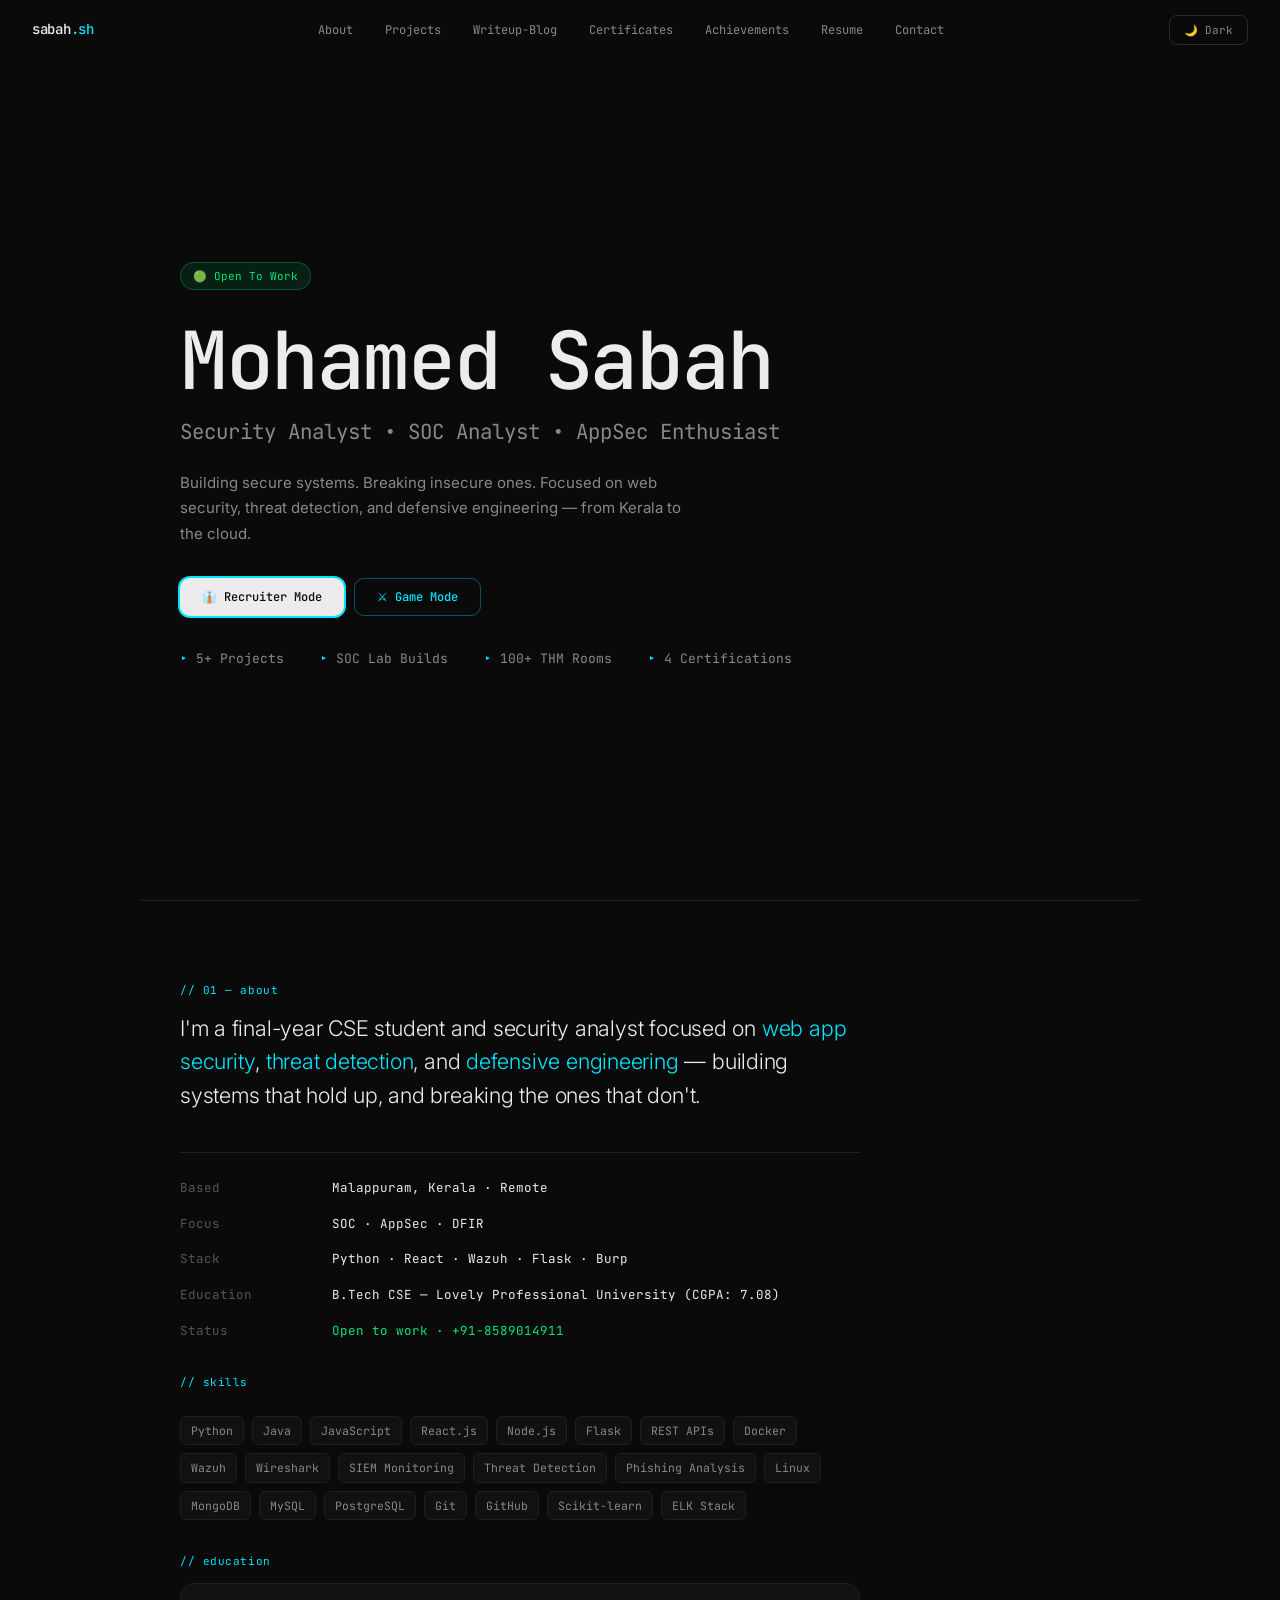
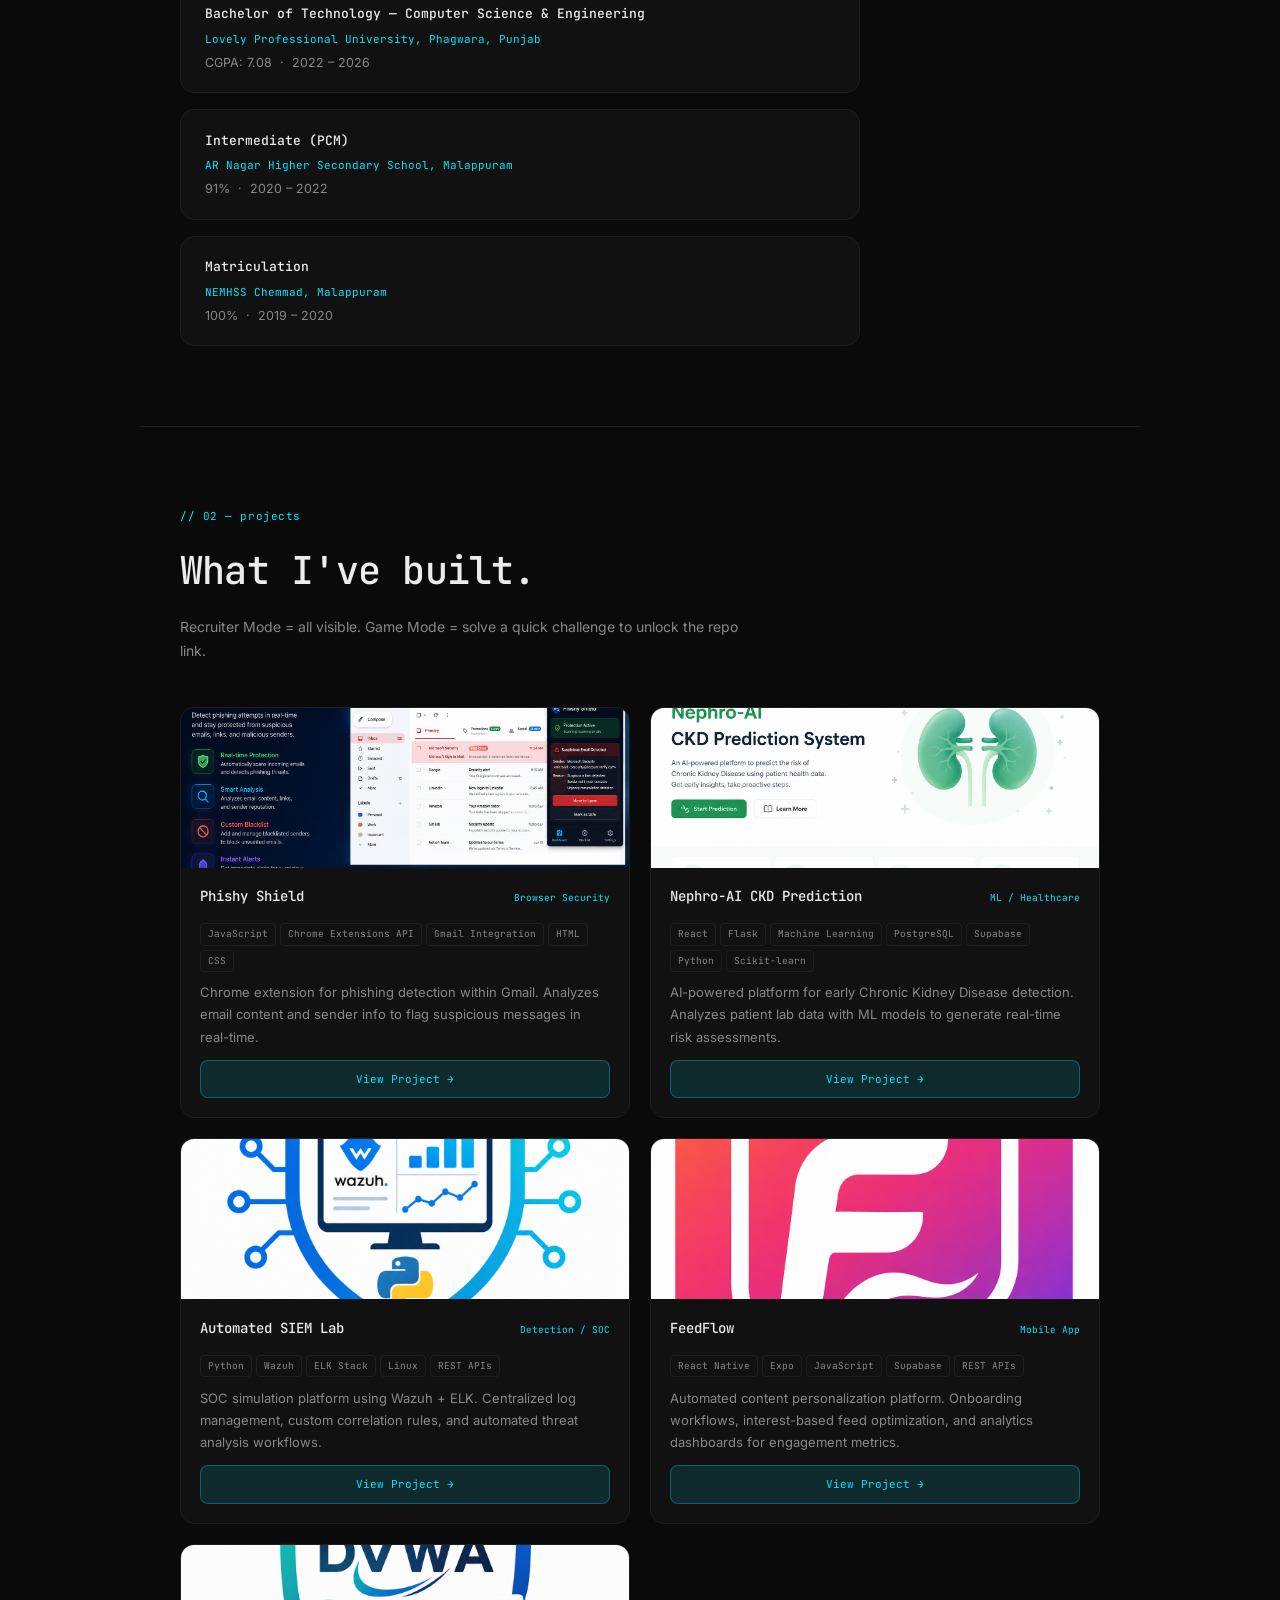
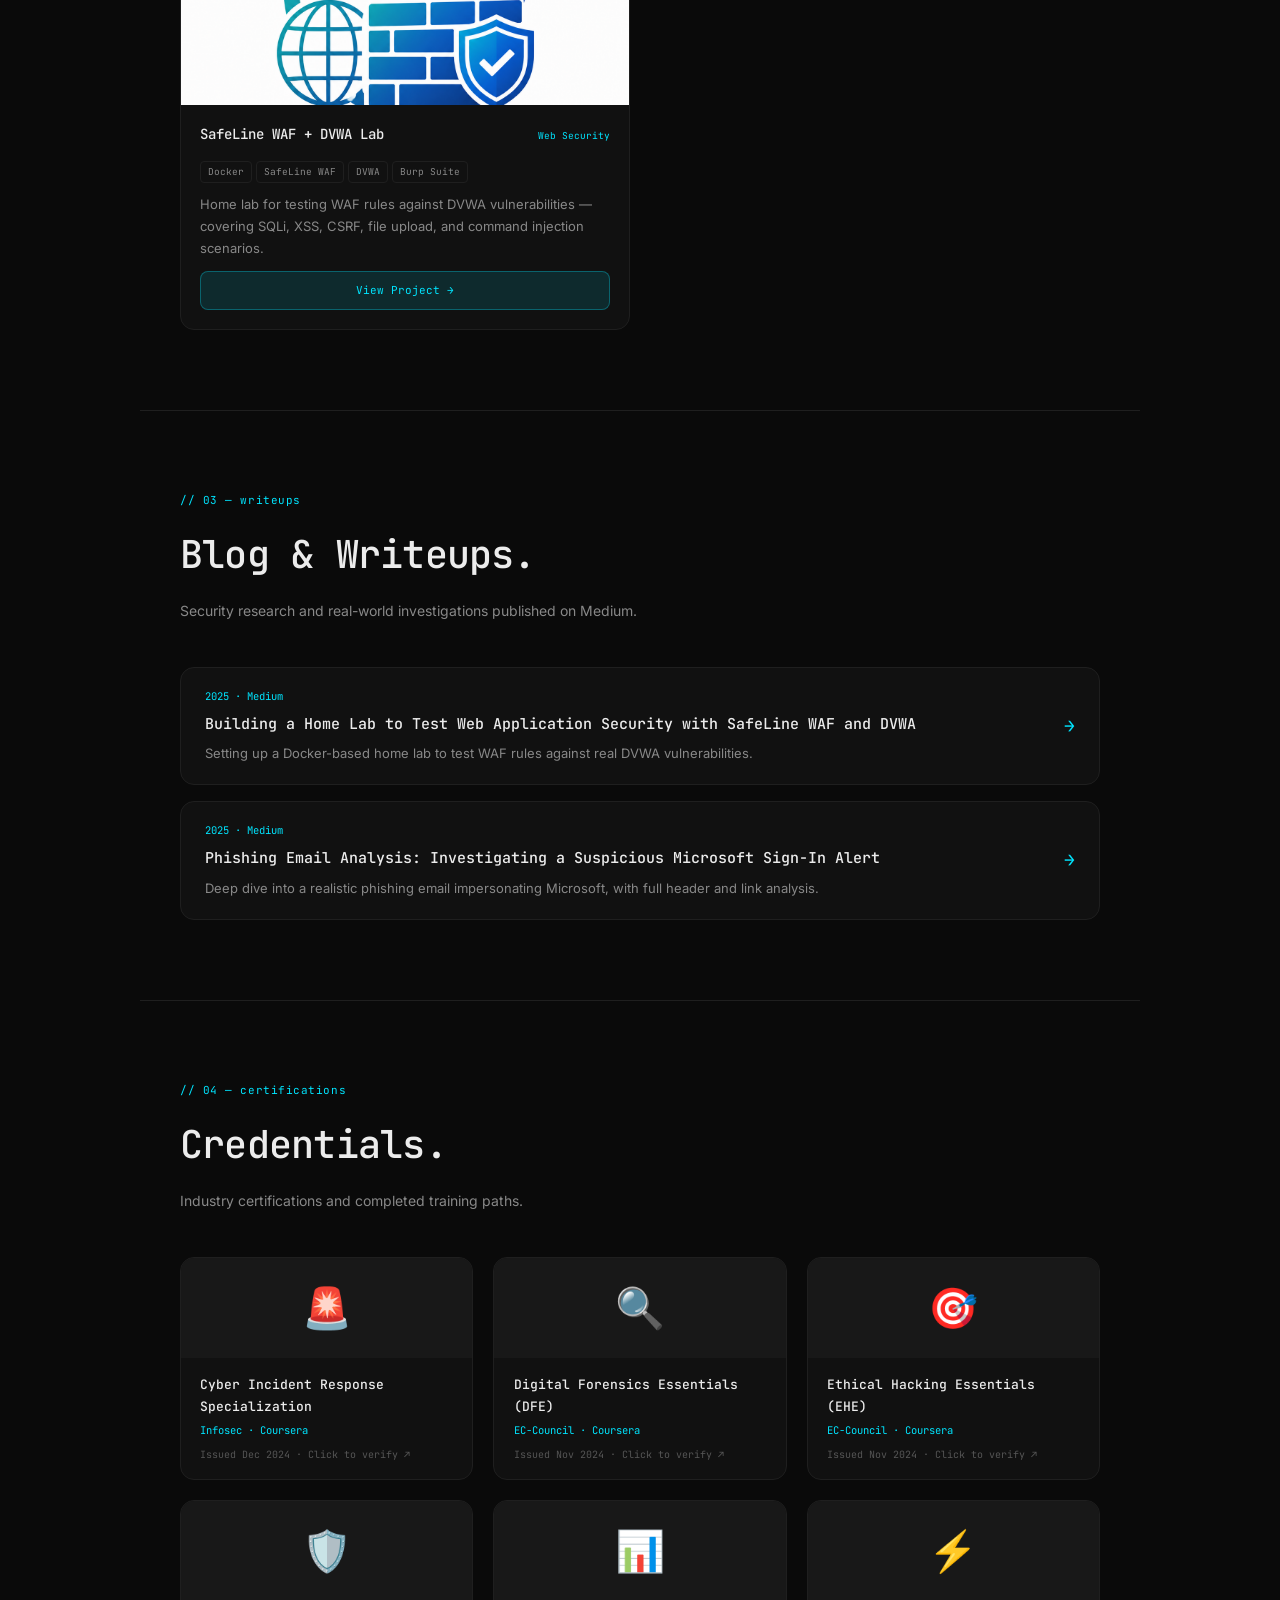
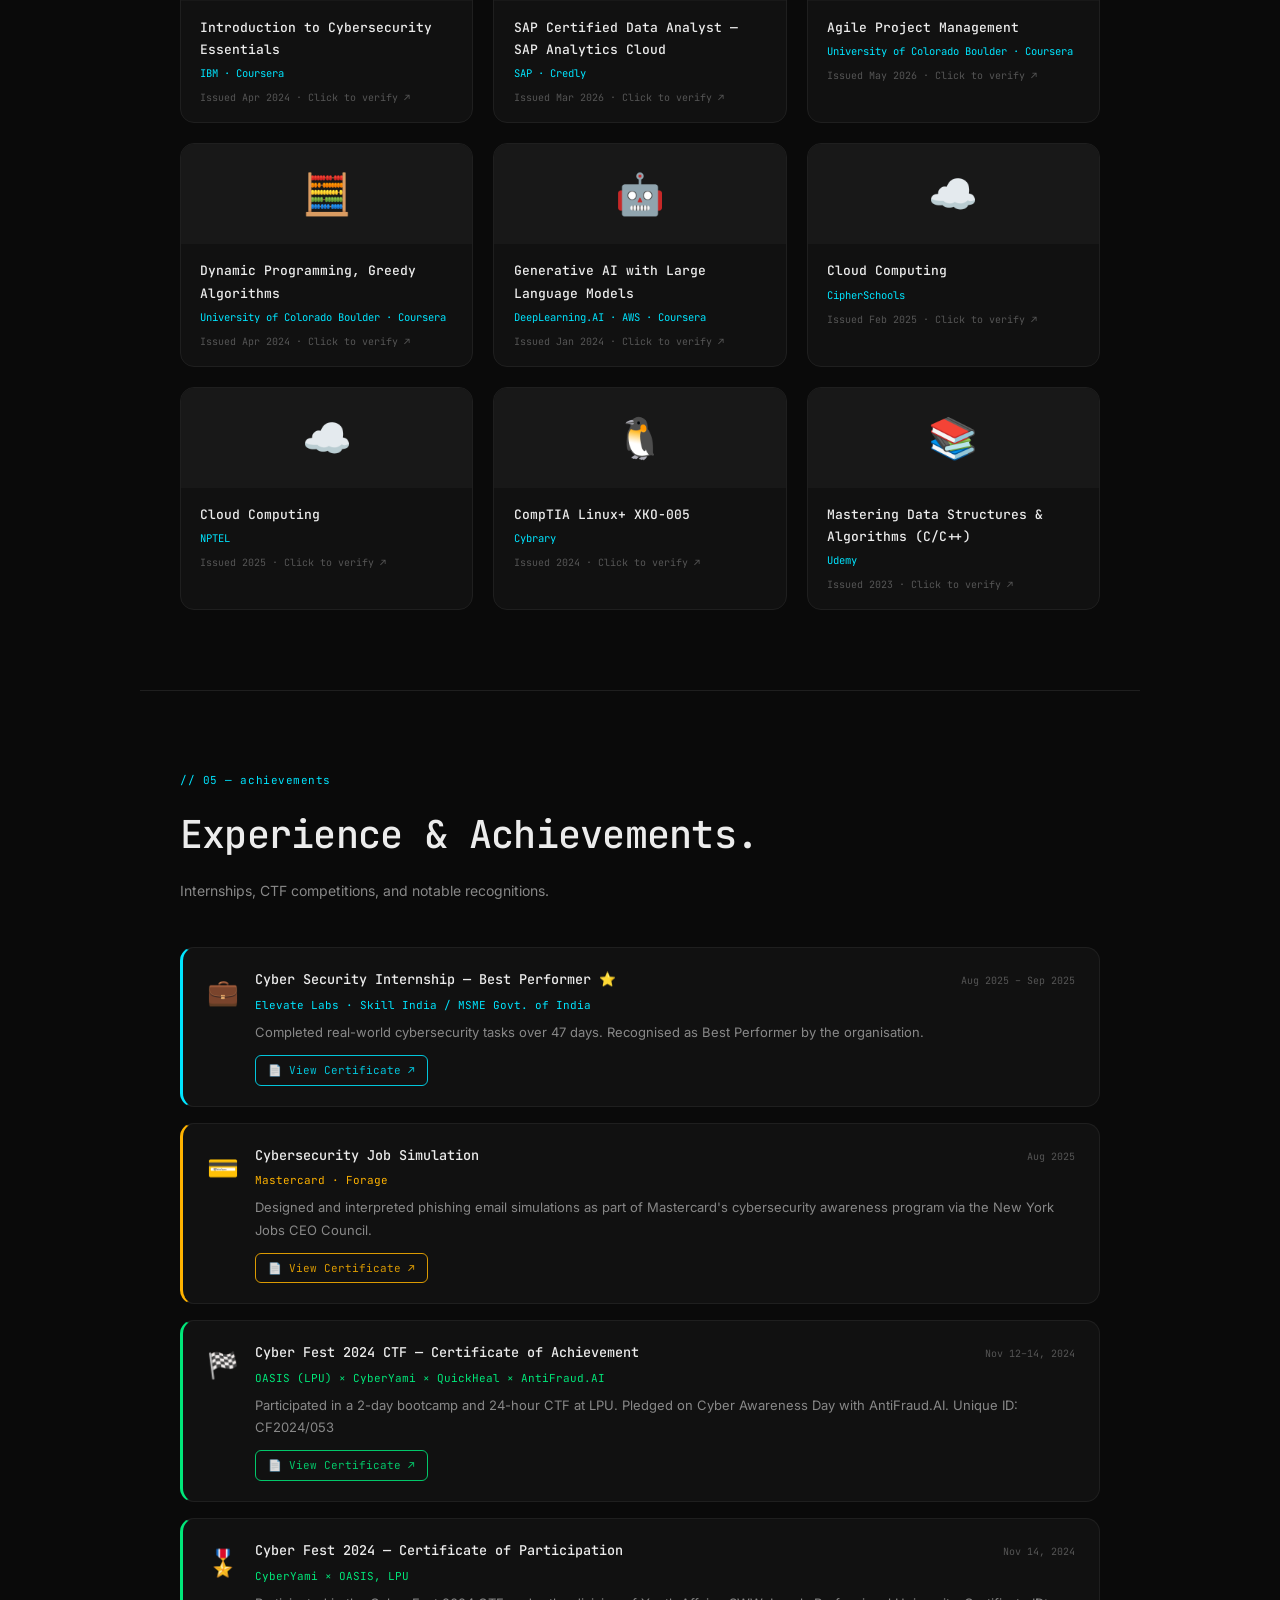
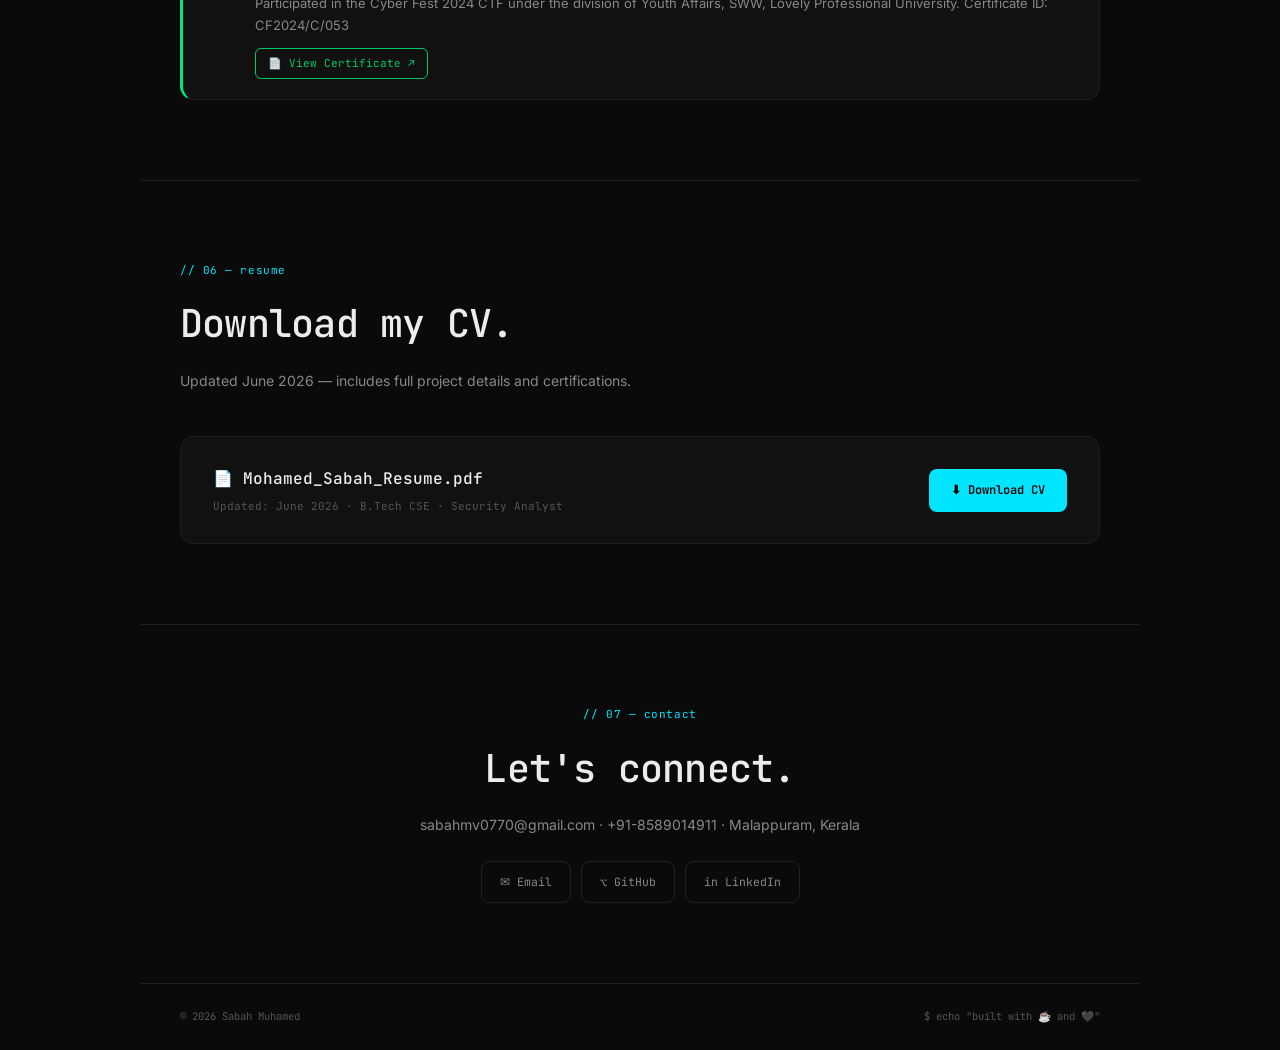
==== commit ca12f66b: "updated" ====
--- a/index.html
+++ b/index.html
@@ -1,473 +1,1528 @@
-<!DOCTYPE html>
-<html lang="en">
-<head>
-    <meta charset="UTF-8">
-    <meta name="viewport" content="width=device-width, initial-scale=1.0">
-    <title>Mohamed Sabah MV - Portfolio</title>
-    <link rel="preconnect" href="https://fonts.googleapis.com">
-    <link rel="preconnect" href="https://fonts.gstatic.com" crossorigin>
-    <link href="https://fonts.googleapis.com/css2?family=Poppins:wght@300;400;600;700&family=Raleway:wght@700&display=swap" rel="stylesheet">
-    <link rel="stylesheet" href="style.css">
-    <link rel="stylesheet" href="https://cdnjs.cloudflare.com/ajax/libs/font-awesome/6.4.0/css/all.min.css">
-</head>
-<body>
-
-    <button id="theme-toggle" title="Toggle Light/Dark Mode">
-        <i class="fas fa-sun"></i>
-        <i class="fas fa-moon"></i>
-    </button>
-
-    <header id="hero">
-        <div class="container">
-            <h1>Mohamed Sabah MV</h1>
-            <p class="subtitle">CSE Student | Cyber Enthusiast | Developer</p>
-            <p class="intro">Passionate developer specializing in scalable cloud solutions and cybersecurity, dedicated to crafting clean, efficient code to solve complex challenges.</p>
-            <div class="social-links">
-                <a href="https://github.com/SabahMuhamed" target="_blank" title="GitHub"><i class="fab fa-github"></i></a>
-                <a href="https://www.linkedin.com/in/muhamedsabah/" target="_blank" title="LinkedIn"><i class="fab fa-linkedin"></i></a>
-                <a href="mailto:sabahmv0770@gmail.com" title="Email"><i class="fas fa-envelope"></i></a>
-                <a href="tel:+918589014911" title="Phone"><i class="fas fa-phone"></i></a>
-            </div>
-             <a href="#about" class="scroll-down-btn"><i class="fas fa-chevron-down"></i></a>
-        </div>
-    </header>
-
-    <main>
-        <!-- About Section with Education Timeline -->
-        <section id="about" class="container section">
-            <div class="about-content">
-                 <h2><i class="fas fa-user-circle"></i> About Me</h2>
-                 <div class="about-text">
-                    <p>I'm a final-year Computer Science and Engineering student at LPU with a strong foundation in software development and cybersecurity,along with experience in cloud technologies (AWS).I thrive on challenges and enjoy building secure,scalable applications.My goal is to leverage technology to create impactful and resilient solutions.</p>
-                    <p><strong><i class="fas fa-envelope"></i> Email:</strong> <a href="mailto:sabahmv0770@gmail.com">sabahmv0770@gmail.com</a></p>
-                    <p><strong><i class="fas fa-phone"></i> Phone:</strong> <a href="tel:+918589014911">+91 8589014911</a></p>
-                     <p><strong><i class="fas fa-map-marker-alt"></i> Location:</strong> Phagwara, Punjab / Malappuram, Kerala</p>
-                 </div>
-            </div>
-
-            <div class="education-section">
-                <h3><i class="fas fa-graduation-cap"></i> Education</h3>
-                <div class="education-timeline">
-                    <!-- Timeline Item 1: LPU (Restructured) -->
-                    <div class="timeline-item modal-trigger"
-                         data-modal-title="Bachelor of Technology - CSE"
-                         data-modal-subtitle="Lovely Professional University"
-                         data-modal-description="Focus on core CS subjects including Data Structures, Algorithms, Database Management, Operating Systems, and specialized tracks in cloud computing and Java development."
-                         data-modal-extra="Location: Phagwara, Punjab | CGPA: 7.02 | Aug 2022 - Present"
-                         data-modal-image="images/lpu.png">
-                        <div class="timeline-marker"></div>
-                        <div class="timeline-content">
-                            <h4>Bachelor of Technology - CSE</h4>
-                            <p class="institution">Lovely Professional University</p>
-                            <span class="timeline-date">Aug 2022 - Present</span>
-                            <div class="timeline-content-overlay">
-                                <img src="images/lpu-logo.png" alt="LPU Logo" class="overlay-logo">
-                                <p class="overlay-details">CGPA: 7.02 | Phagwara, Punjab</p>
-                                <p class="overlay-desc">Core CS subjects, Cybersecurity specialization.</p>
-                            </div>
-                        </div>
-                    </div>
-                     <!-- Timeline Item 2: Intermediate (Restructured) -->
-                    <div class="timeline-item modal-trigger"
-                         data-modal-title="Intermediate - PCM"
-                         data-modal-subtitle="AR NAGAR Chendapuraya HSS"
-                         data-modal-description="Completed Higher Secondary education with a focus on Physics, Chemistry, and Mathematics, building a strong analytical foundation."
-                         data-modal-extra="Location: Malappuram, Kerala | Percentage: 93% | Mar 2021 - Mar 2022"
-                         data-modal-image="images/ar_nagar.png">
-                        <div class="timeline-marker"></div>
-                        <div class="timeline-content">
-                            <h4>Intermediate - PCM</h4>
-                            <p class="institution">AR NAGAR Chendapuraya HSS</p>
-                            <span class="timeline-date">Mar 2021 - Mar 2022</span>
-                            <div class="timeline-content-overlay">
-                                <img src="images/ar-nagar-logo.png" alt="AR Nagar HSS Logo" class="overlay-logo">
-                                <p class="overlay-details">93% | Malappuram, Kerala</p>
-                                <p class="overlay-desc">Higher Secondary (PCM). Strong analytical foundation.</p>
-                            </div>
-                        </div>
-                    </div>
-                     <!-- Timeline Item 3: Matriculation (Restructured) -->
-                    <div class="timeline-item modal-trigger"
-                          data-modal-title="Matriculation (10th)"
-                          data-modal-subtitle="National English Medium HSS"
-                          data-modal-description="Successfully completed secondary education (SSLC/10th Standard) with high distinction, laying the groundwork for higher studies."
-                          data-modal-extra="Location: Malappuram, Kerala | Percentage: 94% | Mar 2019 - Mar 2020"
-                          data-modal-image="images/nems.png">
-                         <div class="timeline-marker"></div>
-                         <div class="timeline-content">
-                            <h4>Matriculation (10th)</h4>
-                             <p class="institution">National English Medium HSS</p>
-                             <span class="timeline-date">Mar 2019 - Mar 2020</span>
-                            <div class="timeline-content-overlay">
-                                <img src="images/nems-logo.jpeg" alt="NEMS Logo" class="overlay-logo">
-                                <p class="overlay-details">94% | Malappuram, Kerala</p>
-                                <p class="overlay-desc">Secondary Education (SSLC). High distinction.</p>
-                            </div>
-                         </div>
-                    </div>
-                </div>
-             </div>
-        </section>
-
-        <!-- Resume Section -->
-        <section id="resume" class="container section text-center">
-             <h2><i class="fas fa-file-alt"></i> Resume</h2>
-             <p>Get a detailed overview of my experience and qualifications.</p>
-             <a href="Sabah CV.pdf" class="btn btn-primary d-flex align-items-center justify-content-center" style="color: white;">
-                <i class="fas fa-download"></i>
-                <span style="margin-left: 8px;">Download Resume</span>
-              </a>
-              
-              
-        </section>
-
-        <!-- Skills Section -->
-        <section id="skills" class="container section">
-            <h2><i class="fas fa-cogs"></i> Technical Skills</h2>
-            <!-- *** RESTORED CONTENT START *** -->
-            <div class="skills-grid">
-                <div class="skill-category">
-                    <h3><i class="fas fa-code"></i> Programming & Web</h3>
-                    <div class="skill-item">
-                        <span class="skill-name">Python</span>
-                        <div class="skill-bar"><div class="skill-level" data-score="82">82%</div></div>
-                    </div>
-                    <div class="skill-item">
-                        <span class="skill-name">Java</span>
-                        <div class="skill-bar"><div class="skill-level" data-score="70">70%</div></div>
-                    </div>
-                     <div class="skill-item">
-                        <span class="skill-name">C++</span>
-                        <div class="skill-bar"><div class="skill-level" data-score="65">65%</div></div>
-                    </div>
-                    <div class="skill-item">
-                        <span class="skill-name">HTML</span>
-                        <div class="skill-bar"><div class="skill-level" data-score="85">85%</div></div>
-                    </div>
-                     <div class="skill-item">
-                        <span class="skill-name">CSS</span>
-                        <div class="skill-bar"><div class="skill-level" data-score="78">78%</div></div>
-                    </div>
-                     <div class="skill-item">
-                        <span class="skill-name">API Integration</span>
-                        <div class="skill-bar"><div class="skill-level" data-score="80">80%</div></div>
-                    </div>
-                </div>
-
-                <div class="skill-category">
-                    <h3><i class="fas fa-shield-alt"></i> Cybersecurity Tools</h3>
-                     <div class="skill-item">
-                        <span class="skill-name">Kali Linux</span>
-                        <div class="skill-bar"><div class="skill-level" data-score="80">80%</div></div>
-                    </div>
-                    <div class="skill-item">
-                        <span class="skill-name">Wireshark</span>
-                        <div class="skill-bar"><div class="skill-level" data-score="75">75%</div></div>
-                    </div>
-                    <div class="skill-item">
-                        <span class="skill-name">Nmap</span>
-                        <div class="skill-bar"><div class="skill-level" data-score="83">83%</div></div>
-                    </div>
-                     <div class="skill-item">
-                        <span class="skill-name">Shodan</span>
-                        <div class="skill-bar"><div class="skill-level" data-score="72">72%</div></div>
-                    </div>
-                     <div class="skill-item">
-                        <span class="skill-name">Recon-ng</span>
-                        <div class="skill-bar"><div class="skill-level" data-score="68">68%</div></div>
-                    </div>
-                     <div class="skill-item">
-                        <span class="skill-name">The Harvester</span>
-                        <div class="skill-bar"><div class="skill-level" data-score="65">65%</div></div>
-                    </div>
-                </div>
-
-                 <div class="skill-category">
-                    <h3><i class="fas fa-brain"></i> Concepts & Paradigms</h3>
-                     <div class="skill-item">
-                        <span class="skill-name">OOP Concepts</span>
-                        <div class="skill-bar"><div class="skill-level" data-score="85">85%</div></div>
-                    </div>
-                     <div class="skill-item">
-                        <span class="skill-name">Data Structures & Algorithms</span>
-                        <div class="skill-bar"><div class="skill-level" data-score="70">70%</div></div>
-                    </div>
-                     <div class="skill-item">
-                        <span class="skill-name">Multithreading</span>
-                        <div class="skill-bar"><div class="skill-level" data-score="60">60%</div></div>
-                    </div>
-                      <div class="skill-item">
-                        <span class="skill-name">TOTP Authentication</span>
-                        <div class="skill-bar"><div class="skill-level" data-score="80">80%</div></div>
-                    </div>
-                </div>
-            </div>
-             <!-- *** RESTORED CONTENT END *** -->
-        </section>
-
-        <!-- Projects Section -->
-        <section id="projects" class="container section">
-            <h2><i class="fas fa-laptop-code"></i> Projects</h2>
-             <!-- *** RESTORED CONTENT START *** -->
-            <div class="card-grid">
-                 <div class="card project-card"
-                      data-hover-image="images/project-2fa-hover.png"
-                      data-hover-description="Python-based 2FA system generating TOTPs with QR code setup. Achieved 99.9% validation accuracy."
-                      data-github-link="https://github.com/SabahMuhamed/2FAGen">
-                    <div class="card-content">
-                        <h3>2FAGen – 2FA Generator</h3>
-                         <p class="card-description">Python-based 2FA system generating TOTPs.</p>
-                    </div>
-                    <div class="card-hover-overlay project-overlay">
-                        <img src="images/project-2fa-hover.jpeg" alt="2FAGen Preview">
-                        <p>Python-based 2FA system generating TOTPs. Achieved 99.9% validation accuracy.</p>
-                        <a href="https://github.com/SabahMuhamed/2FAGen" target="_blank" class="btn btn-secondary btn-overlay">
-                            <i class="fab fa-github"></i> View Code
-                        </a>
-                    </div>
-                 </div>
-                <div class="card project-card"
-                      data-hover-image="images/project-spacejet-hover.png"
-                      data-hover-description="Fast-paced arcade space shooter with power-ups, upgrades, and endless gameplay. Built with Pygame."
-                      data-github-link="https://github.com/SabahMuhamed/SPACE-JET-GAME">
-                    <div class="card-content">
-                        <h3>Space Jet Game</h3>
-                         <p class="card-description">Fast-paced arcade space shooter developed using JAVA.</p>
-                    </div>
-                    <div class="card-hover-overlay project-overlay">
-                        <img src="images/project-spacejet-hover.jpeg" alt="Space Jet Game Preview">
-                        <p>Fast-paced arcade space shooter with power-ups, upgrades, and endless gameplay. Built with JAVA.</p>
-                        <a href="https://github.com/SabahMuhamed/SPACE-JET-GAME" target="_blank" class="btn btn-secondary btn-overlay">
-                            <i class="fab fa-github"></i> View Code
-                        </a>
-                    </div>
-                </div>
-            </div>
-             <!-- *** RESTORED CONTENT END *** -->
-        </section>
-
-        <!-- Certificates Section -->
-        <section id="certificates" class="container section">
-             <h2><i class="fas fa-certificate"></i> Certificates</h2>
-              <!-- *** RESTORED CONTENT START *** -->
-             <div class="card-grid certificate-grid">
-                 <!-- Certificate 1 -->
-                 <div class="card certificate-card modal-trigger"
-                      data-modal-title="Application Development in Java"
-                      data-modal-subtitle="Issued by: Lovely Professional University"
-                      data-modal-image="images/cert-java.png"
-                      data-modal-logo="images/lpu-logo.png"
-                      data-modal-description="Completed comprehensive training in Java application development fundamentals, including core Java concepts, OOP principles, and basic application structure.">
-                     <div class="card-content">
-                         <h4>Application Development in Java</h4>
-                         <p class="card-description">Issued by: LPU</p>
-                     </div>
-                     <div class="card-hover-overlay cert-achieve-overlay">
-                         <img src="images/cert-java.png" alt="Java Certificate" class="overlay-main-image">
-                         <div class="overlay-text-content">
-                            <img src="images/lpu-logo.png" alt="LPU Logo" class="overlay-logo">
-                            <p>Completed comprehensive training in Java application development fundamentals.</p>
-                         </div>
-                     </div>
-                 </div>
-                 <!-- Certificate 2 -->
-                 <div class="card certificate-card modal-trigger"
-                      data-modal-title="Cloud Computing"
-                      data-modal-subtitle="Issued by: Cipher Schools"
-                      data-modal-image="images/cert-cloud.jpg"
-                      data-modal-logo="images/cipher-logo.png"
-                      data-modal-description="Gained practical knowledge of cloud computing concepts, service models (IaaS, PaaS, SaaS), and hands-on experience with key AWS services through Cipher Schools' training program.">
-                     <div class="card-content">
-                         <h4>Cloud Computing</h4>
-                         <p class="card-description">Issued by: Cipher Schools</p>
-                     </div>
-                     <div class="card-hover-overlay cert-achieve-overlay">
-                         <img src="images/cert-cloud.jpg" alt="Cloud Certificate" class="overlay-main-image">
-                         <div class="overlay-text-content">
-                             <img src="images/cipher-logo.png" alt="Cipher Schools Logo" class="overlay-logo">
-                             <p>Gained practical knowledge of cloud concepts and key AWS services.</p>
-                         </div>
-                     </div>
-                 </div>
-                 <!-- Certificate 3 -->
-                 <div class="card certificate-card modal-trigger"
-                      data-modal-title="CompTIA Linux+ XKO-005"
-                      data-modal-subtitle="Issued by: CYBRAY"
-                      data-modal-image="images/cert-linux.jpg"
-                      data-modal-logo="images/cybrary-logo.png"
-                      data-modal-description="Acquired skills aligned with CompTIA Linux+ objectives, covering Linux system administration, command-line operations, shell scripting, security, and troubleshooting via CYBRAY's platform.">
-                     <div class="card-content">
-                         <h4>CompTIA Linux+ XKO-005</h4>
-                          <p class="card-description">Issued by: CYBRAY</p>
-                     </div>
-                     <div class="card-hover-overlay cert-achieve-overlay">
-                         <img src="images/cert-linux.jpg" alt="Linux+ Certificate" class="overlay-main-image">
-                         <div class="overlay-text-content">
-                             <img src="images/cybrary-logo.png" alt="Cybrary Logo" class="overlay-logo">
-                             <p>Acquired skills covering Linux system administration, CLI, security, and troubleshooting.</p>
-                         </div>
-                     </div>
-                 </div>
-                 <!-- Certificate 4 -->
-                 <div class="card certificate-card modal-trigger"
-                      data-modal-title="Data Structures & Algorithms (C/C++)"
-                      data-modal-subtitle="Issued by: Udemy"
-                      data-modal-image="images/cert-dsa.png"
-                      data-modal-logo="images/udemy-logo.png"
-                      data-modal-description="Mastered fundamental data structures (Arrays, Linked Lists, Stacks, Queues, Trees, Graphs) and algorithms (Sorting, Searching, Recursion) using C and C++ through a comprehensive Udemy course.">
-                     <div class="card-content">
-                         <h4>Data Structures & Algorithms (C/C++)</h4>
-                          <p class="card-description">Issued by: Udemy</p>
-                     </div>
-                     <div class="card-hover-overlay cert-achieve-overlay">
-                         <img src="images/cert-dsa.png" alt="DSA Certificate" class="overlay-main-image">
-                         <div class="overlay-text-content">
-                             <img src="images/udemy-logo.png" alt="Udemy Logo" class="overlay-logo">
-                             <p>Mastered fundamental data structures and algorithms using C/C++.</p>
-                         </div>
-                     </div>
-                 </div>
-             </div>
-              <!-- *** RESTORED CONTENT END *** -->
-        </section>
-
-        <!-- Experience & Recognition Section -->
-        <section id="" class="container section">
-            <h2><i class="fas fa-star"></i> Acheievments & Participation</h2>
-             <!-- *** RESTORED CONTENT START *** -->
-             <div class="card-grid">
-                 <!-- Achievement 1: Hackathon -->
-                 <div class="card experience-card modal-trigger"
-                      data-modal-title="Hackathon Participation"
-                      data-modal-icon="fas fa-trophy"
-                      data-modal-image="images/cert-hackathon.png"
-                      data-modal-logo="images/logo-hackathon.jpeg"
-                      data-modal-description="Actively participated and performed well in multiple university-level coding hackathons. These events involved intense problem-solving sessions, rapid prototyping, and collaborative teamwork under strict time constraints, enhancing coding proficiency and pressure handling.">
-                     <div class="card-content">
-                        <div class="card-icon"><i class="fas fa-trophy"></i></div>
-                        <h4>Hackathon Participation</h4>
-                        <p class="card-description">Excelled in coding challenges.</p>
-                     </div>
-                     <div class="card-hover-overlay cert-achieve-overlay">
-                         <img src="images/cert-hackathon.png" alt="Hackathon Participation" class="overlay-main-image">
-                         <div class="overlay-text-content">
-                             <img src="images/logo-hackathon.jpeg" alt="Hackathon Logo" class="overlay-logo">
-                             <p>Performed well in university-level coding hackathons, enhancing problem-solving.</p>
-                         </div>
-                     </div>
-                 </div>
-                 <!-- Achievement 2: Linux+ -->
-                 <div class="card experience-card modal-trigger"
-                      data-modal-title="Linux+ Certified (Cybrary Training)"
-                      data-modal-icon="fab fa-linux"
-                      data-modal-image="images/cert-linux.jpg"
-                      data-modal-logo="images/cybrary-logo.png"
-                      data-modal-description="Completed rigorous training based on the CompTIA Linux+ (XKO-005) curriculum via Cybrary. Validated deep knowledge of Linux distributions, system architecture, command-line management, shell scripting, file systems, permissions, and network configuration.">
-                     <div class="card-content">
-                         <div class="card-icon"><i class="fab fa-linux"></i></div>
-                         <h4>Linux+ Certified (Cybrary)</h4>
-                         <p class="card-description">Validated Linux knowledge.</p>
-                     </div>
-                      <div class="card-hover-overlay cert-achieve-overlay">
-                         <img src="images/cert-linux.jpg" alt="Linux Achievement" class="overlay-main-image">
-                         <div class="overlay-text-content">
-                             <img src="images/cybrary-logo.png" alt="Cybrary Logo" class="overlay-logo">
-                             <p>Completed rigorous Linux+ training, validating sysadmin and CLI skills.</p>
-                         </div>
-                     </div>
-                 </div>
-                 <!-- Training 1: Java -->
-                 <div class="card experience-card modal-trigger"
-                      data-modal-title="Java Application Development Training"
-                      data-modal-icon="fab fa-java"
-                      data-modal-image="images/cert-java.png"
-                      data-modal-logo="images/lpu-logo.png"
-                      data-modal-description="Undertook hands-on training at LPU focused on practical Java application development. Covered core Java syntax, Object-Oriented Programming principles, building Graphical User Interfaces (GUIs) with JavaFX, event handling, and integrating external APIs for enhanced functionality.">
-                     <div class="card-content">
-                        <div class="card-icon"><i class="fab fa-java"></i></div>
-                         <h4>Java Application Development</h4>
-                         <p class="card-description">Hands-on Java & JavaFX training.</p>
-                     </div>
-                     <div class="card-hover-overlay cert-achieve-overlay">
-                         <img src="images/cert-java.png" alt="Java Training" class="overlay-main-image">
-                         <div class="overlay-text-content">
-                             <img src="images/lpu-logo.png" alt="LPU Logo" class="overlay-logo">
-                             <p>Hands-on LPU training covering core Java, OOP, JavaFX GUIs, and APIs.</p>
-                         </div>
-                     </div>
-                 </div>
-                 <!-- Training 2: Cloud -->
-                 <div class="card experience-card modal-trigger"
-                      data-modal-title="Cloud Computing (AWS) Training"
-                      data-modal-icon="fas fa-cloud"
-                      data-modal-image="images/cert-cloud.jpg"
-                      data-modal-logo="images/cipher-logo.png"
-                      data-modal-description="Mastered essential Amazon Web Services (AWS) through comprehensive training at Cipher Schools. Gained practical experience with core services like EC2 for scalable virtual servers, S3 for object storage, Lambda for serverless compute, RDS for managed relational databases, and learned principles of serverless architecture design.">
-                     <div class="card-content">
-                        <div class="card-icon"><i class="fas fa-cloud"></i></div>
-                         <h4>Cloud Computing (AWS)</h4>
-                         <p class="card-description">Mastered AWS services.</p>
-                     </div>
-                     <div class="card-hover-overlay cert-achieve-overlay">
-                         <img src="images/cert-cloud.jpg" alt="Cloud Training" class="overlay-main-image">
-                         <div class="overlay-text-content">
-                            <img src="images/cipher-logo.png" alt="Cipher Schools Logo" class="overlay-logo">
-                            <p>Mastered essential AWS services (EC2, S3, Lambda, RDS) via Cipher Schools.</p>
-                         </div>
-                     </div>
-                 </div>
-            </div>
-              <!-- *** RESTORED CONTENT END *** -->
-        </section>
-
-         <!-- Contact Section -->
-        <section id="contact" class="container section">
-            <h2><i class="fas fa-paper-plane"></i> Get In Touch</h2>
-            <p class="text-center">Have a question, opportunity, or just want to connect? Send me a message!</p>
-            <form action="https://formspree.io/f/YOUR_FORMSPREE_ENDPOINT" method="POST" class="contact-form">
-                 <div class="form-group">
-                    <label for="name">Name:</label>
-                    <input type="text" id="name" name="name" required>
-                </div>
-                <div class="form-group">
-                    <label for="email">Email:</label>
-                    <input type="email" id="email" name="_replyto" required>
-                </div>
-                 <div class="form-group">
-                    <label for="message">Message:</label>
-                    <textarea id="message" name="message" rows="5" required></textarea>
-                </div>
-                <button type="submit" class="btn btn-primary"><i class="fas fa-paper-plane"></i> Send Message</button>
-            </form>
-        </section>
-    </main>
-
-    <footer class="text-center">
-        <div class="footer-links">
-             <a href="https://github.com/SabahMuhamed" target="_blank" title="GitHub"><i class="fab fa-github"></i></a>
-             <a href="https://www.linkedin.com/in/muhamedsabah/" target="_blank" title="LinkedIn"><i class="fab fa-linkedin"></i></a>
-             <a href="mailto:sabahmv0770@gmail.com" title="Email"><i class="fas fa-envelope"></i></a>
-        </div>
-        <p>© <span id="year"></span> Mohamed Sabah MV.</p>
-    </footer>
-
-    <!-- Modal Structure -->
-    <div id="modal-container">
-        <div class="modal">
-            <button class="close-modal-btn" title="Close">×</button>
-            <div class="modal-content">
-                <img id="modal-image" src="" alt="Modal Image" style="display: none;">
-                <div id="modal-icon-container" style="display: none;">
-                    <i id="modal-icon" class=""></i>
-                </div>
-                <h4 id="modal-title"></h4>
-                <p id="modal-subtitle"></p>
-                <p id="modal-description"></p>
-                <p id="modal-extra-info"></p>
-            </div>
-        </div>
-    </div>
-
-    <script src="script.js"></script>
-</body>
+<!DOCTYPE html>
+<html lang="en">
+
+<head>
+  <meta charset="UTF-8" />
+  <meta name="viewport" content="width=device-width,initial-scale=1" />
+  <title>Mohamed Sabah MV — Security Analyst</title>
+  <link
+    href="https://fonts.googleapis.com/css2?family=JetBrains+Mono:ital,wght@0,300;0,400;0,500;0,600;0,700;1,400&family=Inter:wght@300;400;500;600&display=swap"
+    rel="stylesheet" />
+  <style>
+    :root {
+      --bg: #0a0a0a;
+      --bg2: #111;
+      --bg3: #181818;
+      --bg4: #1e1e1e;
+      --border: #1f1f1f;
+      --border2: #2a2a2a;
+      --border3: #333;
+      --text: #ececec;
+      --text2: #888;
+      --text3: #555;
+      --cyan: #00e5ff;
+      --cyan-dim: rgba(0, 229, 255, .12);
+      --red: #ff4747;
+      --red-dim: rgba(255, 71, 71, .1);
+      --green: #00e87a;
+      --green-dim: rgba(0, 232, 122, .1);
+      --amber: #ffb300;
+      --amber-dim: rgba(255, 179, 0, .1);
+      --r: 10px;
+      --r2: 14px
+    }
+
+    [data-theme="light"] {
+      --bg: #f7f7f7;
+      --bg2: #fff;
+      --bg3: #f0f0f0;
+      --bg4: #e8e8e8;
+      --border: #e2e2e2;
+      --border2: #d0d0d0;
+      --border3: #bbb;
+      --text: #111;
+      --text2: #555;
+      --text3: #999;
+      --cyan: #0077cc;
+      --cyan-dim: rgba(0, 119, 204, .08);
+      --red: #c22;
+      --green: #118844;
+      --amber: #960
+    }
+
+    * {
+      margin: 0;
+      padding: 0;
+      box-sizing: border-box
+    }
+
+    html {
+      scroll-behavior: smooth
+    }
+
+    body {
+      background: var(--bg);
+      color: var(--text);
+      font-family: 'Inter', sans-serif;
+      font-size: 15px;
+      line-height: 1.7;
+      overflow-x: hidden
+    }
+
+    ::selection {
+      background: var(--cyan-dim);
+      color: var(--cyan)
+    }
+
+    ::-webkit-scrollbar {
+      width: 6px
+    }
+
+    ::-webkit-scrollbar-thumb {
+      background: var(--border2);
+      border-radius: 3px
+    }
+
+    ::-webkit-scrollbar-track {
+      background: var(--bg)
+    }
+
+    #nav {
+      position: fixed;
+      top: 0;
+      left: 0;
+      right: 0;
+      z-index: 900;
+      height: 60px;
+      display: flex;
+      align-items: center;
+      justify-content: space-between;
+      padding: 0 2rem;
+      transition: all .3s
+    }
+
+    #nav.scrolled {
+      background: rgba(10, 10, 10, .85);
+      border-bottom: 1px solid var(--border);
+      backdrop-filter: blur(16px)
+    }
+
+    [data-theme="light"] #nav.scrolled {
+      background: rgba(247, 247, 247, .9)
+    }
+
+    .nav-logo {
+      font-family: 'JetBrains Mono', monospace;
+      font-size: 14px;
+      color: var(--text);
+      text-decoration: none;
+      letter-spacing: -.02em;
+      font-weight: 500
+    }
+
+    .nav-logo em {
+      color: var(--cyan);
+      font-style: normal
+    }
+
+    .nav-links {
+      display: flex;
+      align-items: center;
+      gap: 4px;
+      font-family: 'JetBrains Mono', monospace;
+      font-size: 12px
+    }
+
+    .nav-links a {
+      color: var(--text2);
+      text-decoration: none;
+      padding: 7px 14px;
+      border-radius: 6px;
+      transition: all .2s;
+      cursor: pointer
+    }
+
+    .nav-links a:hover {
+      color: var(--text);
+      background: var(--bg2)
+    }
+
+    .nav-links a.active {
+      color: var(--cyan);
+      background: var(--cyan-dim)
+    }
+
+    .nav-right {
+      display: flex;
+      align-items: center;
+      gap: 8px
+    }
+
+    .btn-nav {
+      font-family: 'JetBrains Mono', monospace;
+      font-size: 11px;
+      padding: 7px 14px;
+      border-radius: 8px;
+      cursor: pointer;
+      border: 1px solid var(--border2);
+      background: transparent;
+      color: var(--text2);
+      transition: all .2s
+    }
+
+    .btn-nav:hover {
+      border-color: var(--text3);
+      color: var(--text)
+    }
+
+    .hero {
+      min-height: 100vh;
+      display: flex;
+      flex-direction: column;
+      justify-content: center;
+      padding: 6rem 2.5rem 4rem;
+      max-width: 1000px;
+      margin: 0 auto
+    }
+
+    .hero-badge {
+      display: inline-flex;
+      align-items: center;
+      gap: 6px;
+      font-family: 'JetBrains Mono', monospace;
+      font-size: 11px;
+      color: var(--green);
+      border: 1px solid rgba(0, 232, 122, .25);
+      background: var(--green-dim);
+      padding: 4px 12px;
+      border-radius: 20px;
+      margin-bottom: 1.75rem;
+      width: fit-content
+    }
+
+    .hero h1 {
+      font-family: 'JetBrains Mono', monospace;
+      font-size: clamp(2.6rem, 7vw, 5rem);
+      font-weight: 500;
+      line-height: 1.05;
+      letter-spacing: -.03em;
+      margin-bottom: .75rem
+    }
+
+    .hero h2 {
+      font-family: 'JetBrains Mono', monospace;
+      font-size: clamp(1rem, 2vw, 1.3rem);
+      font-weight: 400;
+      color: var(--text2);
+      margin-bottom: 1.25rem
+    }
+
+    .hero p {
+      color: var(--text2);
+      max-width: 520px;
+      font-size: 15px;
+      margin-bottom: 2rem
+    }
+
+    .mode-switch {
+      display: flex;
+      gap: 10px;
+      margin-bottom: 2rem
+    }
+
+    .mode-switch button {
+      font-family: 'JetBrains Mono', monospace;
+      font-size: 12px;
+      padding: 10px 22px;
+      border-radius: var(--r);
+      cursor: pointer;
+      font-weight: 500
+    }
+
+    #recruiterBtn {
+      background: var(--text);
+      color: var(--bg);
+      border: none
+    }
+
+    #recruiterBtn.active {
+      box-shadow: 0 0 0 2px var(--cyan)
+    }
+
+    #gameBtn {
+      background: transparent;
+      color: var(--cyan);
+      border: 1px solid rgba(0, 229, 255, .35)
+    }
+
+    #gameBtn.active {
+      background: var(--cyan-dim);
+      border-color: var(--cyan)
+    }
+
+    .stats {
+      display: flex;
+      flex-wrap: wrap;
+      gap: 20px 36px;
+      font-family: 'JetBrains Mono', monospace;
+      font-size: 13px;
+      color: var(--text2)
+    }
+
+    .stats div::before {
+      content: "▸ ";
+      color: var(--cyan)
+    }
+
+    .sec {
+      padding: 5rem 2.5rem;
+      max-width: 1000px;
+      margin: 0 auto;
+      border-top: 1px solid var(--border)
+    }
+
+    .ey {
+      font-family: 'JetBrains Mono', monospace;
+      font-size: 11px;
+      color: var(--cyan);
+      margin-bottom: .75rem;
+      letter-spacing: .05em
+    }
+
+    .sec-title {
+      font-family: 'JetBrains Mono', monospace;
+      font-size: clamp(1.7rem, 4vw, 2.4rem);
+      font-weight: 500;
+      letter-spacing: -.02em;
+      margin-bottom: .75rem
+    }
+
+    .sec-sub {
+      color: var(--text2);
+      max-width: 560px;
+      margin-bottom: 2.75rem;
+      font-size: 14px
+    }
+
+    .about-wrap {
+      max-width: 680px
+    }
+
+    .about-lead {
+      font-size: 1.35rem;
+      line-height: 1.55;
+      font-weight: 300;
+      color: var(--text);
+      margin-bottom: 2.5rem;
+      letter-spacing: -.01em
+    }
+
+    .about-lead em {
+      color: var(--cyan);
+      font-style: normal
+    }
+
+    .about-meta {
+      display: grid;
+      grid-template-columns: 120px 1fr;
+      gap: .9rem 2rem;
+      font-family: 'JetBrains Mono', monospace;
+      font-size: 12.5px;
+      padding-top: 1.5rem;
+      border-top: 1px solid var(--border)
+    }
+
+    .about-meta dt {
+      color: var(--text3)
+    }
+
+    .about-meta dd {
+      color: var(--text);
+      margin: 0
+    }
+
+    /* Skills section */
+    .skills-grid {
+      display: flex;
+      flex-wrap: wrap;
+      gap: 8px;
+      margin-top: 1.5rem
+    }
+
+    .skill-tag {
+      font-family: 'JetBrains Mono', monospace;
+      font-size: 11.5px;
+      color: var(--text2);
+      border: 1px solid var(--border);
+      padding: 4px 10px;
+      border-radius: 6px;
+      background: var(--bg2)
+    }
+
+    /* Education section */
+    .edu-list {
+      display: flex;
+      flex-direction: column;
+      gap: 1rem;
+      margin-top: .5rem
+    }
+
+    .edu-card {
+      background: var(--bg2);
+      border: 1px solid var(--border);
+      border-radius: var(--r2);
+      padding: 1.2rem 1.5rem
+    }
+
+    .edu-degree {
+      font-family: 'JetBrains Mono', monospace;
+      font-size: 13px;
+      font-weight: 500
+    }
+
+    .edu-school {
+      font-family: 'JetBrains Mono', monospace;
+      font-size: 11px;
+      color: var(--cyan);
+      margin: .3rem 0 .2rem
+    }
+
+    .edu-detail {
+      font-size: 12.5px;
+      color: var(--text2)
+    }
+
+    .locked-btn {
+      display: inline-flex;
+      align-items: center;
+      gap: 8px;
+      padding: 11px 22px;
+      border-radius: 8px;
+      font-family: 'JetBrains Mono', monospace;
+      font-size: 12px;
+      cursor: pointer;
+      background: var(--red-dim);
+      border: 1px solid rgba(255, 71, 71, .3);
+      color: var(--red)
+    }
+
+    .project-grid {
+      display: grid;
+      grid-template-columns: 1fr 1fr;
+      gap: 1.25rem
+    }
+
+    .pj-card {
+      background: var(--bg2);
+      border: 1px solid var(--border);
+      border-radius: var(--r2);
+      overflow: hidden;
+      transition: all .28s;
+      display: flex;
+      flex-direction: column
+    }
+
+    .pj-card:hover {
+      border-color: var(--border2);
+      transform: translateY(-3px)
+    }
+
+    .pj-img {
+      width: 100%;
+      height: 160px;
+      object-fit: cover;
+      display: block;
+      background: var(--bg3)
+    }
+
+    .pj-header {
+      padding: 1.1rem 1.2rem .5rem
+    }
+
+    .pj-title-row {
+      display: flex;
+      justify-content: space-between;
+      align-items: baseline;
+      margin-bottom: .4rem;
+      gap: .5rem
+    }
+
+    .pj-name {
+      font-family: 'JetBrains Mono', monospace;
+      font-size: 14px;
+      font-weight: 500
+    }
+
+    .pj-category {
+      font-family: 'JetBrains Mono', monospace;
+      font-size: 9.5px;
+      color: var(--cyan)
+    }
+
+    .pj-stack {
+      display: flex;
+      flex-wrap: wrap;
+      gap: 4px;
+      padding: 0 1.2rem .6rem
+    }
+
+    .pj-tag {
+      font-family: 'JetBrains Mono', monospace;
+      font-size: 9.5px;
+      color: var(--text2);
+      border: 1px solid var(--border);
+      padding: 2px 7px;
+      border-radius: 4px
+    }
+
+    .pj-body {
+      padding: 0 1.2rem 1.2rem;
+      font-size: 13px;
+      color: var(--text2);
+      flex: 1;
+      display: flex;
+      flex-direction: column
+    }
+
+    .pj-desc {
+      margin-bottom: .75rem;
+      flex: 1
+    }
+
+    .pj-btn {
+      padding: 9px;
+      border-radius: 8px;
+      font-family: 'JetBrains Mono', monospace;
+      font-size: 11px;
+      cursor: pointer;
+      text-align: center;
+      display: block;
+      text-decoration: none;
+      margin-top: auto;
+      border: 1px solid var(--border);
+      background: transparent;
+      color: var(--text2)
+    }
+
+    .pj-btn.open {
+      background: var(--cyan-dim);
+      border-color: rgba(0, 229, 255, .3);
+      color: var(--cyan)
+    }
+
+    .pj-btn.solve {
+      background: var(--red-dim);
+      border-color: rgba(255, 71, 71, .3);
+      color: var(--red)
+    }
+
+    .blog-list {
+      display: flex;
+      flex-direction: column;
+      gap: 1rem
+    }
+
+    .blog-card {
+      background: var(--bg2);
+      border: 1px solid var(--border);
+      border-radius: var(--r2);
+      padding: 1.25rem 1.5rem;
+      display: flex;
+      justify-content: space-between;
+      align-items: center;
+      gap: 1rem;
+      transition: all .25s;
+      text-decoration: none;
+      color: inherit
+    }
+
+    .blog-card:hover {
+      border-color: var(--cyan);
+      transform: translateX(4px)
+    }
+
+    .blog-meta {
+      font-family: 'JetBrains Mono', monospace;
+      font-size: 10.5px;
+      color: var(--cyan);
+      margin-bottom: .4rem
+    }
+
+    .blog-title {
+      font-family: 'JetBrains Mono', monospace;
+      font-size: 15px;
+      font-weight: 500;
+      margin-bottom: .3rem
+    }
+
+    .blog-desc {
+      font-size: 13px;
+      color: var(--text2)
+    }
+
+    .blog-arrow {
+      font-family: 'JetBrains Mono', monospace;
+      color: var(--cyan);
+      font-size: 18px
+    }
+
+    .locked-blog {
+      filter: blur(3px);
+      pointer-events: none;
+      user-select: none
+    }
+
+    .cert-grid {
+      display: grid;
+      grid-template-columns: repeat(auto-fill, minmax(240px, 1fr));
+      gap: 1.25rem
+    }
+
+    .cert-card {
+      background: var(--bg2);
+      border: 1px solid var(--border);
+      border-radius: var(--r2);
+      overflow: hidden;
+      transition: all .25s;
+      text-decoration: none;
+      display: block;
+      color: inherit
+    }
+
+    .cert-card:hover {
+      border-color: var(--amber);
+      transform: translateY(-3px)
+    }
+
+    .cert-body {
+      padding: 1rem 1.2rem
+    }
+
+    .cert-name {
+      font-family: 'JetBrains Mono', monospace;
+      font-size: 13px;
+      font-weight: 500;
+      margin-bottom: .25rem
+    }
+
+    .cert-issuer {
+      font-family: 'JetBrains Mono', monospace;
+      font-size: 10.5px;
+      color: var(--cyan)
+    }
+
+    .cert-date {
+      font-family: 'JetBrains Mono', monospace;
+      font-size: 10px;
+      color: var(--text3);
+      margin-top: .4rem
+    }
+
+    .cert-icon {
+      width: 100%;
+      height: 100px;
+      display: flex;
+      align-items: center;
+      justify-content: center;
+      background: var(--bg3);
+      font-size: 2.5rem
+    }
+
+    .resume-card {
+      background: var(--bg2);
+      border: 1px solid var(--border);
+      border-radius: var(--r2);
+      padding: 1.75rem 2rem;
+      display: flex;
+      align-items: center;
+      justify-content: space-between;
+      flex-wrap: wrap;
+      gap: 1rem
+    }
+
+    .resume-title {
+      font-family: 'JetBrains Mono', monospace;
+      font-size: 16px;
+      font-weight: 500
+    }
+
+    .resume-meta {
+      font-family: 'JetBrains Mono', monospace;
+      font-size: 11px;
+      color: var(--text3);
+      margin-top: 4px
+    }
+
+    .resume-dl {
+      background: var(--cyan);
+      color: #000;
+      border: none;
+      border-radius: 8px;
+      padding: 11px 22px;
+      font-family: 'JetBrains Mono', monospace;
+      font-size: 12px;
+      font-weight: 600;
+      cursor: pointer;
+      text-decoration: none;
+      display: inline-block
+    }
+
+    .contact-center {
+      text-align: center;
+      max-width: 520px;
+      margin: 0 auto
+    }
+
+    .social-row {
+      display: flex;
+      justify-content: center;
+      gap: 10px;
+      flex-wrap: wrap;
+      margin-top: 1.5rem
+    }
+
+    .social-btn {
+      display: inline-flex;
+      align-items: center;
+      gap: 6px;
+      padding: 10px 18px;
+      border: 1px solid var(--border);
+      border-radius: 8px;
+      font-family: 'JetBrains Mono', monospace;
+      font-size: 11.5px;
+      color: var(--text2);
+      text-decoration: none;
+      transition: all .2s
+    }
+
+    .social-btn:hover {
+      border-color: var(--cyan);
+      color: var(--cyan)
+    }
+
+    footer {
+      border-top: 1px solid var(--border);
+      padding: 1.5rem 2.5rem;
+      font-family: 'JetBrains Mono', monospace;
+      font-size: 10.5px;
+      color: var(--text3);
+      display: flex;
+      justify-content: space-between;
+      max-width: 1000px;
+      margin: 0 auto;
+      flex-wrap: wrap;
+      gap: .5rem
+    }
+
+    .overlay {
+      position: fixed;
+      inset: 0;
+      z-index: 1000;
+      background: rgba(0, 0, 0, .82);
+      display: none;
+      align-items: center;
+      justify-content: center;
+      padding: 1.25rem;
+      backdrop-filter: blur(6px)
+    }
+
+    .overlay.on {
+      display: flex
+    }
+
+    .modal {
+      background: var(--bg2);
+      border: 1px solid var(--border2);
+      border-radius: var(--r2);
+      padding: 2rem;
+      width: 100%;
+      max-width: 500px;
+      position: relative;
+      font-family: 'JetBrains Mono', monospace;
+      max-height: 90vh;
+      overflow-y: auto
+    }
+
+    .modal-x {
+      position: absolute;
+      top: 1rem;
+      right: 1rem;
+      background: transparent;
+      border: none;
+      color: var(--text3);
+      font-size: 18px;
+      cursor: pointer
+    }
+
+    .m-tag {
+      display: inline-block;
+      font-size: 10px;
+      color: var(--cyan);
+      border: 1px solid rgba(0, 229, 255, .3);
+      background: var(--cyan-dim);
+      padding: 3px 9px;
+      border-radius: 4px;
+      margin-bottom: .75rem
+    }
+
+    .m-title {
+      font-size: 16px;
+      font-weight: 600;
+      margin-bottom: .5rem
+    }
+
+    .m-desc {
+      font-size: 12px;
+      color: var(--text2);
+      line-height: 1.7;
+      margin-bottom: 1rem
+    }
+
+    .m-code {
+      background: var(--bg3);
+      border: 1px solid var(--border);
+      border-radius: 8px;
+      padding: 1rem 1.1rem;
+      font-size: 12px;
+      color: var(--green);
+      line-height: 1.9;
+      white-space: pre-wrap;
+      margin-bottom: 1rem
+    }
+
+    .m-input {
+      width: 100%;
+      background: var(--bg3);
+      border: 1px solid var(--border);
+      border-radius: 8px;
+      padding: 10px 14px;
+      font-family: 'JetBrains Mono', monospace;
+      font-size: 12px;
+      color: var(--text);
+      outline: none;
+      margin-bottom: .6rem
+    }
+
+    .m-input:focus {
+      border-color: var(--cyan)
+    }
+
+    .m-row {
+      display: flex;
+      gap: 8px;
+      flex-wrap: wrap
+    }
+
+    .m-submit {
+      background: var(--cyan);
+      color: #000;
+      border: none;
+      border-radius: 8px;
+      padding: 10px 18px;
+      font-family: 'JetBrains Mono', monospace;
+      font-size: 12px;
+      font-weight: 600;
+      cursor: pointer;
+      flex: 1;
+      min-width: 90px
+    }
+
+    .m-hint-btn,
+    .m-reveal-btn {
+      background: transparent;
+      border: 1px solid var(--border2);
+      border-radius: 8px;
+      padding: 10px 14px;
+      font-family: 'JetBrains Mono', monospace;
+      font-size: 11px;
+      cursor: pointer
+    }
+
+    .m-hint-btn {
+      color: var(--amber);
+      border-color: rgba(255, 179, 0, .3)
+    }
+
+    .m-reveal-btn {
+      color: var(--green);
+      border-color: rgba(0, 232, 122, .3)
+    }
+
+    .m-hint,
+    .m-reveal {
+      display: none;
+      margin-top: .75rem;
+      border-radius: 8px;
+      padding: .9rem 1rem;
+      font-size: 11.5px
+    }
+
+    .m-hint {
+      background: var(--amber-dim);
+      border: 1px solid rgba(255, 179, 0, .25);
+      color: var(--amber)
+    }
+
+    .m-reveal {
+      background: var(--green-dim);
+      border: 1px solid rgba(0, 232, 122, .25);
+      color: var(--green);
+      word-break: break-all
+    }
+
+    .m-hint.on,
+    .m-reveal.on {
+      display: block
+    }
+
+    .m-err {
+      display: none;
+      font-size: 11.5px;
+      color: var(--red);
+      margin-top: .5rem
+    }
+
+    .m-err.on {
+      display: block
+    }
+
+    .m-success {
+      display: none;
+      text-align: center;
+      padding: 1rem 0
+    }
+
+    .m-success.on {
+      display: block
+    }
+
+    .flag-label {
+      font-size: 1.5rem;
+      font-weight: 700;
+      color: var(--green);
+      margin-bottom: .4rem
+    }
+
+    .rv {
+      opacity: 0;
+      transform: translateY(18px);
+      transition: opacity .5s, transform .5s
+    }
+
+    .rv.in {
+      opacity: 1;
+      transform: none
+    }
+
+    @media(max-width:768px) {
+      #nav {
+        padding: 0 1rem
+      }
+
+      .nav-links {
+        display: none
+      }
+
+      .hero {
+        padding: 5rem 1.5rem 3rem
+      }
+
+      .sec {
+        padding: 3.5rem 1.5rem
+      }
+
+      .project-grid {
+        grid-template-columns: 1fr
+      }
+
+      .about-meta {
+        grid-template-columns: 1fr;
+        gap: .4rem 0
+      }
+
+      .about-meta dt {
+        margin-top: .6rem
+      }
+    }
+  </style>
+</head>
+
+<body>
+
+  <nav id="nav">
+    <a href="#top" class="nav-logo" data-nav>sabah<em>.sh</em></a>
+    <div class="nav-links">
+      <a data-nav href="#about">About</a>
+      <a data-nav href="#projects">Projects</a>
+      <a data-nav href="#blog">Writeup-Blog</a>
+      <a data-nav href="#certificates">Certificates</a>
+      <a data-nav href="#achievements">Achievements</a>
+      <a data-nav href="#resume">Resume</a>
+      <a data-nav href="#contact">Contact</a>
+    </div>
+    <div class="nav-right">
+      <button id="themeBtn" class="btn-nav" onclick="toggleTheme()">🌙 Dark</button>
+    </div>
+  </nav>
+
+  <section class="hero" id="top">
+    <div class="hero-badge">🟢 Open To Work</div>
+    <h1>Mohamed Sabah </h1>
+    <h2>Security Analyst • SOC Analyst • AppSec Enthusiast</h2>
+    <p>Building secure systems. Breaking insecure ones. Focused on web security, threat detection, and defensive
+      engineering — from Kerala to the cloud.</p>
+    <div class="mode-switch">
+      <button id="recruiterBtn" class="active" onclick="setMode('recruiter')">👔 Recruiter Mode</button>
+      <button id="gameBtn" onclick="setMode('game')">⚔ Game Mode</button>
+    </div>
+    <div class="stats">
+      <div>5+ Projects</div>
+      <div>SOC Lab Builds</div>
+      <div>100+ THM Rooms</div>
+      <div>4 Certifications</div>
+    </div>
+  </section>
+
+  <section class="sec" id="about">
+    <div class="ey">// 01 — about</div>
+    <div class="about-wrap">
+      <p class="about-lead">
+        I'm a final-year CSE student and security analyst focused on <em>web app security</em>, <em>threat
+          detection</em>, and <em>defensive engineering</em> — building systems that hold up, and breaking the ones that
+        don't.
+      </p>
+      <dl class="about-meta">
+        <dt>Based</dt>
+        <dd>Malappuram, Kerala · Remote</dd>
+        <dt>Focus</dt>
+        <dd>SOC · AppSec · DFIR</dd>
+        <dt>Stack</dt>
+        <dd>Python · React · Wazuh · Flask · Burp</dd>
+        <dt>Education</dt>
+        <dd>B.Tech CSE — Lovely Professional University (CGPA: 7.08)</dd>
+        <dt>Status</dt>
+        <dd style="color:var(--green)">Open to work · +91-8589014911</dd>
+      </dl>
+
+      <div style="margin-top:2rem">
+        <div class="ey" style="margin-bottom:.5rem">// skills</div>
+        <div class="skills-grid">
+          <span class="skill-tag">Python</span>
+          <span class="skill-tag">Java</span>
+          <span class="skill-tag">JavaScript</span>
+          <span class="skill-tag">React.js</span>
+          <span class="skill-tag">Node.js</span>
+          <span class="skill-tag">Flask</span>
+          <span class="skill-tag">REST APIs</span>
+          <span class="skill-tag">Docker</span>
+          <span class="skill-tag">Wazuh</span>
+          <span class="skill-tag">Wireshark</span>
+          <span class="skill-tag">SIEM Monitoring</span>
+          <span class="skill-tag">Threat Detection</span>
+          <span class="skill-tag">Phishing Analysis</span>
+          <span class="skill-tag">Linux</span>
+          <span class="skill-tag">MongoDB</span>
+          <span class="skill-tag">MySQL</span>
+          <span class="skill-tag">PostgreSQL</span>
+          <span class="skill-tag">Git</span>
+          <span class="skill-tag">GitHub</span>
+          <span class="skill-tag">Scikit-learn</span>
+          <span class="skill-tag">ELK Stack</span>
+        </div>
+      </div>
+
+      <div style="margin-top:2rem">
+        <div class="ey" style="margin-bottom:.75rem">// education</div>
+        <div class="edu-list">
+          <div class="edu-card rv">
+            <div class="edu-degree">Bachelor of Technology — Computer Science &amp; Engineering</div>
+            <div class="edu-school">Lovely Professional University, Phagwara, Punjab</div>
+            <div class="edu-detail">CGPA: 7.08 &nbsp;·&nbsp; 2022 – 2026</div>
+          </div>
+          <div class="edu-card rv">
+            <div class="edu-degree">Intermediate (PCM)</div>
+            <div class="edu-school">AR Nagar Higher Secondary School, Malappuram</div>
+            <div class="edu-detail">91% &nbsp;·&nbsp; 2020 – 2022</div>
+          </div>
+          <div class="edu-card rv">
+            <div class="edu-degree">Matriculation</div>
+            <div class="edu-school">NEMHSS Chemmad, Malappuram</div>
+            <div class="edu-detail">100% &nbsp;·&nbsp; 2019 – 2020</div>
+          </div>
+        </div>
+      </div>
+    </div>
+  </section>
+
+  <section class="sec" id="projects">
+    <div class="ey">// 02 — projects</div>
+    <h2 class="sec-title">What I've built.</h2>
+    <p class="sec-sub">Recruiter Mode = all visible. Game Mode = solve a quick challenge to unlock the repo link.</p>
+    <div class="project-grid" id="projectGrid"></div>
+  </section>
+
+  <section class="sec" id="blog">
+    <div class="ey">// 03 — writeups</div>
+    <h2 class="sec-title">Blog &amp; Writeups.</h2>
+    <p class="sec-sub">Security research and real-world investigations published on Medium.</p>
+    <div class="blog-list" id="blogList"></div>
+  </section>
+
+  <section class="sec" id="certificates">
+    <div class="ey">// 04 — certifications</div>
+    <h2 class="sec-title">Credentials.</h2>
+    <p class="sec-sub">Industry certifications and completed training paths.</p>
+    <div class="cert-grid" id="certGrid"></div>
+  </section>
+
+  <section class="sec" id="achievements">
+    <div class="ey">// 05 — achievements</div>
+    <h2 class="sec-title">Experience &amp; Achievements.</h2>
+    <p class="sec-sub">Internships, CTF competitions, and notable recognitions.</p>
+    <div id="achievementsContent"></div>
+  </section>
+
+  <section class="sec" id="resume">
+    <div class="ey">// 06 — resume</div>
+    <h2 class="sec-title">Download my CV.</h2>
+    <p class="sec-sub">Updated June 2026 — includes full project details and certifications.</p>
+    <div id="resumeContent"></div>
+  </section>
+
+  <section class="sec" id="contact">
+    <div class="contact-center">
+      <div class="ey">// 07 — contact</div>
+      <h2 class="sec-title">Let's connect.</h2>
+      <div id="contactContent"></div>
+    </div>
+  </section>
+
+  <footer>
+    <span>© 2026 Sabah Muhamed</span>
+    <span>$ echo "built with ☕ and 🖤"</span>
+  </footer>
+
+  <div class="overlay" id="overlay">
+    <div class="modal">
+      <button class="modal-x" onclick="closeModal()">✕</button>
+      <div class="m-tag" id="mTag"></div>
+      <div class="m-title" id="mTitle"></div>
+      <div class="m-desc" id="mDesc"></div>
+      <pre class="m-code" id="mCode"></pre>
+      <div id="mPuzzleForm">
+        <input class="m-input" id="mInput" placeholder="Enter your answer..." autocomplete="off" />
+        <div class="m-row">
+          <button class="m-submit" onclick="checkModalAnswer()">Submit</button>
+          <button class="m-hint-btn" onclick="toggleModalHint()">💡 Hint</button>
+          <button class="m-reveal-btn" onclick="revealModalAnswer()">👁 Reveal</button>
+        </div>
+        <div class="m-hint" id="mHint"></div>
+        <div class="m-reveal" id="mReveal"></div>
+        <div class="m-err" id="mErr"></div>
+      </div>
+      <div class="m-success" id="mSuccess">
+        <div class="flag-label">🏁 FLAG CAPTURED</div>
+        <div style="font-size:12px;color:var(--text2);margin-top:.5rem">The project link is now unlocked!</div>
+      </div>
+    </div>
+  </div>
+
+  <script>
+    let gameMode = false;
+    let theme = 'dark';
+    let unlocked = JSON.parse(localStorage.getItem('unlocked') || '{}');
+    function saveUnlocked() { localStorage.setItem('unlocked', JSON.stringify(unlocked)); }
+
+    function setMode(m) {
+      gameMode = (m === 'game');
+      document.getElementById('recruiterBtn').classList.toggle('active', !gameMode);
+      document.getElementById('gameBtn').classList.toggle('active', gameMode);
+      renderProjects();
+      renderBlog();
+      renderResume();
+      renderContact();
+    }
+
+    const gates = {
+      blog: { challenge: 'b64', label: 'Writeups' },
+      resume: { challenge: 'caesar', label: 'Resume PDF' },
+      contact: { challenge: 'jwt', label: 'Contact info' }
+    };
+
+    const projects = [
+      {
+        id: 'phishy',
+        title: 'Phishy Shield',
+        category: 'Browser Security',
+        tech: ['JavaScript', 'Chrome Extensions API', 'Gmail Integration', 'HTML', 'CSS'],
+        desc: 'Chrome extension for phishing detection within Gmail. Analyzes email content and sender info to flag suspicious messages in real-time.',
+        url: 'https://github.com/SabahMuhamed/Phishy',
+        challenge: 'xss',
+        img: 'images/PhishySheild.png'
+      },
+      {
+        id: 'nephro',
+        title: 'Nephro-AI CKD Prediction',
+        category: 'ML / Healthcare',
+        tech: ['React', 'Flask', 'Machine Learning', 'PostgreSQL', 'Supabase', 'Python', 'Scikit-learn'],
+        desc: 'AI-powered platform for early Chronic Kidney Disease detection. Analyzes patient lab data with ML models to generate real-time risk assessments.',
+        url: 'https://nephro-ai-jade.vercel.app',
+        challenge: 'logs',
+        img: 'images/nephroAI.png'
+      },
+      {
+        id: 'siem',
+        title: 'Automated SIEM Lab',
+        category: 'Detection / SOC',
+        tech: ['Python', 'Wazuh', 'ELK Stack', 'Linux', 'REST APIs'],
+        desc: 'SOC simulation platform using Wazuh + ELK. Centralized log management, custom correlation rules, and automated threat analysis workflows.',
+        url: '#',
+        challenge: 'sqli',
+        img: 'images/wazuhlab.png'
+      },
+      {
+        id: 'feedflow',
+        title: 'FeedFlow',
+        category: 'Mobile App',
+        tech: ['React Native', 'Expo', 'JavaScript', 'Supabase', 'REST APIs'],
+        desc: 'Automated content personalization platform. Onboarding workflows, interest-based feed optimization, and analytics dashboards for engagement metrics.',
+        url: 'https://drive.google.com/drive/folders/1xQXnUedez_KQsSAoQM3dE1ROAFk4WckT?usp=drive_link',
+        challenge: 'b64',
+        img: 'images/Feedflow.png'
+      },
+      {
+        id: 'safeline',
+        title: 'SafeLine WAF + DVWA Lab',
+        category: 'Web Security',
+        tech: ['Docker', 'SafeLine WAF', 'DVWA', 'Burp Suite'],
+        desc: 'Home lab for testing WAF rules against DVWA vulnerabilities — covering SQLi, XSS, CSRF, file upload, and command injection scenarios.',
+        url: 'https://medium.com/@sabahmv0770/building-a-home-lab-to-test-web-application-security-with-safeline-waf-and-dvwa-d117354bf3a2',
+        challenge: 'caesar',
+        img: 'images/WAFandDVWA.png'
+      }
+    ];
+
+    const challengeDefs = {
+      sqli: { name: 'SQL Injection', desc: 'Bypass login: SELECT * FROM users WHERE name=? AND pass=?', answer: "' or '1'='1", hint: "Use a quote to break out, then make the condition always true.", code: "SELECT * FROM users WHERE name='[INPUT]' AND pass='x'" },
+      xss: { name: 'Reflected XSS', desc: 'Trigger an alert(1). What payload?', answer: '<scr' + 'ipt>alert(1)</scr' + 'ipt>', hint: 'Classic script tag that calls alert(1).', code: '<p>Hello, [INPUT]!</p>' },
+      b64: { name: 'Base64 Decode', desc: 'Decode: aHR0cHM6Ly9naXRodWIuY29t', answer: 'https://github.com', hint: "Run atob('aHR0cHM6Ly9naXRodWIuY29t') in DevTools.", code: 'Input: aHR0cHM6Ly9naXRodWIuY29t' },
+      logs: { name: 'Log Analysis', desc: 'Which IP is suspicious?', answer: '185.74.23.12', hint: 'Look for /etc/passwd access in the log lines.', code: '[2026-06-20] 185.74.23.12 - GET /etc/passwd\n[2026-06-20] 10.0.0.5   - GET /index.html' },
+      jwt: { name: 'JWT Exploit', desc: 'What role claim value gives admin access?', answer: 'admin', hint: 'The role field accepts user-supplied values.', code: 'payload: {"user":"guest","role":"[?]"}' },
+      caesar: { name: 'Caesar Cipher', desc: 'Decrypt (shift 3): khoor', answer: 'hello', hint: 'Shift each letter back by 3 positions.', code: 'ciphertext: khoor' }
+    };
+
+    function renderProjects() {
+      const grid = document.getElementById('projectGrid');
+      grid.innerHTML = '';
+      projects.forEach(p => {
+        const isUnlocked = gameMode ? !!unlocked[p.id] : true;
+        const card = document.createElement('div');
+        card.className = 'pj-card rv';
+        let btnHTML;
+        if (!gameMode) btnHTML = '<a class="pj-btn open" href="' + p.url + '" target="_blank" rel="noopener">View Project →</a>';
+        else if (!isUnlocked) btnHTML = '<button class="pj-btn solve" onclick="openChallengeModal(\'' + p.id + '\')">🔐 Solve to unlock →</button>';
+        else btnHTML = '<a class="pj-btn open" href="' + p.url + '" target="_blank" rel="noopener">✅ Unlocked — Open →</a>';
+
+        card.innerHTML = `
+      <img class="pj-img" src="${p.img}" alt="${p.title}" loading="lazy" />
+      <div class="pj-header">
+        <div class="pj-title-row"><div class="pj-name">${p.title}</div><div class="pj-category">${p.category}</div></div>
+      </div>
+      <div class="pj-stack">${p.tech.map(t => `<span class="pj-tag">${t}</span>`).join('')}</div>
+      <div class="pj-body"><div class="pj-desc">${p.desc}</div>${btnHTML}</div>`;
+        grid.appendChild(card);
+      });
+      observe();
+    }
+
+    const blogPosts = [
+      {
+        date: '2025',
+        title: 'Building a Home Lab to Test Web Application Security with SafeLine WAF and DVWA',
+        desc: 'Setting up a Docker-based home lab to test WAF rules against real DVWA vulnerabilities.',
+        url: 'https://medium.com/@sabahmv0770/building-a-home-lab-to-test-web-application-security-with-safeline-waf-and-dvwa-d117354bf3a2'
+      },
+      {
+        date: '2025',
+        title: 'Phishing Email Analysis: Investigating a Suspicious Microsoft Sign-In Alert',
+        desc: 'Deep dive into a realistic phishing email impersonating Microsoft, with full header and link analysis.',
+        url: 'https://medium.com/@sabahmv0770/phishing-email-analysis-investigating-a-suspicious-microsoft-sign-in-alert-f67591d73466'
+      }
+    ];
+
+    function renderBlog() {
+      const list = document.getElementById('blogList');
+      list.innerHTML = '';
+      const locked = gameMode && !unlocked['blog'];
+      blogPosts.forEach(b => {
+        const a = document.createElement(locked ? 'div' : 'a');
+        a.className = 'blog-card rv' + (locked ? ' locked-blog' : '');
+        if (!locked) { a.href = b.url; a.target = '_blank'; a.rel = 'noopener'; }
+        a.innerHTML = `<div><div class="blog-meta">${locked ? '████' : b.date} · Medium</div><div class="blog-title">${locked ? '████████████ ███████' : b.title}</div><div class="blog-desc">${locked ? '███████████████████████████████████.' : b.desc}</div></div><div class="blog-arrow">${locked ? '🔒' : '→'}</div>`;
+        list.appendChild(a);
+      });
+      if (locked) {
+        const cta = document.createElement('button');
+        cta.className = 'locked-btn';
+        cta.style.marginTop = '1rem';
+        cta.innerHTML = '🔐 Solve challenge to read writeups';
+        cta.onclick = () => openGateModal('blog');
+        list.appendChild(cta);
+      }
+      observe();
+    }
+
+    function renderResume() {
+      const box = document.getElementById('resumeContent');
+
+      if (gameMode && !unlocked['resume']) {
+        box.innerHTML = `
+    <div class="resume-card rv">
+      <div>
+        <div class="resume-title">🔒 ██████_██████_Resume.pdf</div>
+        <div class="resume-meta">Locked · solve to download</div>
+      </div>
+      <button class="locked-btn" onclick="openGateModal('resume')">
+        🔐 Solve to unlock
+      </button>
+    </div>`;
+      } else {
+        box.innerHTML = `
+    <div class="resume-card rv">
+      <div>
+        <div class="resume-title">📄 Mohamed_Sabah_Resume.pdf</div>
+        <div class="resume-meta">
+          Updated: June 2026 · B.Tech CSE · Security Analyst
+        </div>
+      </div>
+
+      <a class="resume-dl"
+         href="resume/Sabah_resume.pdf"
+         target="_blank"
+         download>
+         ⬇ Download CV
+      </a>
+    </div>`;
+      }
+
+      observe();
+    }
+
+    function renderContact() {
+      const box = document.getElementById('contactContent');
+      if (gameMode && !unlocked['contact']) {
+        box.innerHTML = `<p class="sec-sub" style="margin:0 auto 1.25rem">🔒 Contact details are encrypted. Crack the challenge to reveal.</p>
+      <button class="locked-btn" onclick="openGateModal('contact')">🔐 Solve to reveal contact</button>`;
+      } else {
+        box.innerHTML = `<p class="sec-sub" style="margin:0 auto 1rem">sabahmv0770@gmail.com · +91-8589014911 · Malappuram, Kerala</p>
+      <div class="social-row">
+        <a class="social-btn" href="mailto:sabahmv0770@gmail.com">✉ Email</a>
+        <a class="social-btn" href="https://github.com/SabahMuhamed" target="_blank" rel="noopener">⌥ GitHub</a>
+        <a class="social-btn" href="https://linkedin.com/in/muhamedsabah" target="_blank" rel="noopener">in LinkedIn</a>
+      </div>`;
+      }
+    }
+
+    const certs = [
+      { name: 'Cyber Incident Response Specialization', issuer: 'Infosec · Coursera', date: 'Dec 2024', url: 'https://coursera.org/verify/specialization/5KETELAYUWWX', icon: '🚨' },
+      { name: 'Digital Forensics Essentials (DFE)', issuer: 'EC-Council · Coursera', date: 'Nov 2024', url: 'https://coursera.org/verify/6HZ7G7BKEW4P', icon: '🔍' },
+      { name: 'Ethical Hacking Essentials (EHE)', issuer: 'EC-Council · Coursera', date: 'Nov 2024', url: 'https://coursera.org/verify/CKKRG19N4N4T', icon: '🎯' },
+      { name: 'Introduction to Cybersecurity Essentials', issuer: 'IBM · Coursera', date: 'Apr 2024', url: 'https://coursera.org/verify/GBW58QUFXBL3', icon: '🛡️' },
+      { name: 'SAP Certified Data Analyst — SAP Analytics Cloud', issuer: 'SAP · Credly', date: 'Mar 2026', url: 'https://www.credly.com/badges/a8877c0f-5f8a-4e1e-8c18-a24d9c5e7a56', icon: '📊' },
+      { name: 'Agile Project Management', issuer: 'University of Colorado Boulder · Coursera', date: 'May 2026', url: 'https://coursera.org/verify/89Y2MUTMEH3R', icon: '⚡' },
+      { name: 'Dynamic Programming, Greedy Algorithms', issuer: 'University of Colorado Boulder · Coursera', date: 'Apr 2024', url: 'https://coursera.org/verify/LX3D92D99YL2', icon: '🧮' },
+      { name: 'Generative AI with Large Language Models', issuer: 'DeepLearning.AI · AWS · Coursera', date: 'Jan 2024', url: 'https://coursera.org/verify/ZRGA7DW8M2MX', icon: '🤖' },
+      { name: 'Cloud Computing', issuer: 'CipherSchools', date: 'Feb 2025', url: '#', icon: '☁️' },
+      { name: 'Cloud Computing', issuer: 'NPTEL', date: '2025', url: 'https://archive.nptel.ac.in/content/noc/NOC25/SEM1/Ecertificates/106/noc25-cs11/Course/NPTEL25CS11S94750004304241855.pdf', icon: '☁️' },
+      { name: 'CompTIA Linux+ XKO-005', issuer: 'Cybrary', date: '2024', url: 'https://app.cybrary.it/profile/MohamedSabah?tab=cert-completion&cert=CC-6e484a8b-56ed-4140-9cdd-7545e13c5005', icon: '🐧' },
+      { name: 'Mastering Data Structures & Algorithms (C/C++)', issuer: 'Udemy', date: '2023', url: 'https://www.udemy.com/certificate/UC-3225bf4b-d1e2-4fab-aaaa-cb03fd793de3/', icon: '📚' }
+    ];
+
+    function renderCerts() {
+      const grid = document.getElementById('certGrid');
+      grid.innerHTML = '';
+      certs.forEach(c => {
+        const a = document.createElement('a');
+        a.className = 'cert-card rv';
+        a.href = c.url;
+        a.target = '_blank';
+        a.rel = 'noopener';
+        a.innerHTML = `<div class="cert-icon">${c.icon}</div>
+      <div class="cert-body">
+        <div class="cert-name">${c.name}</div>
+        <div class="cert-issuer">${c.issuer}</div>
+        <div class="cert-date">Issued ${c.date} · Click to verify ↗</div>
+      </div>`;
+        grid.appendChild(a);
+      });
+      observe();
+    }
+
+    const achievements = [
+      {
+        type: 'internship',
+        icon: '💼',
+        color: 'var(--cyan)',
+        title: 'Cyber Security Internship — Best Performer ⭐',
+        org: 'Elevate Labs · Skill India / MSME Govt. of India',
+        date: 'Aug 2025 – Sep 2025',
+        desc: 'Completed real-world cybersecurity tasks over 47 days. Recognised as Best Performer by the organisation.',
+        certUrl: 'achievements/ElevateLab.pdf'
+      },
+      {
+        type: 'internship',
+        icon: '💳',
+        color: 'var(--amber)',
+        title: 'Cybersecurity Job Simulation',
+        org: 'Mastercard · Forage',
+        date: 'Aug 2025',
+        desc: 'Designed and interpreted phishing email simulations as part of Mastercard\'s cybersecurity awareness program via the New York Jobs CEO Council.',
+        certUrl: 'achievements/MasterCard.pdf'
+      },
+      {
+        type: 'ctf',
+        icon: '🏁',
+        color: 'var(--green)',
+        title: 'Cyber Fest 2024 CTF — Certificate of Achievement',
+        org: 'OASIS (LPU) × CyberYami × QuickHeal × AntiFraud.AI',
+        date: 'Nov 12–14, 2024',
+        desc: 'Participated in a 2-day bootcamp and 24-hour CTF at LPU. Pledged on Cyber Awareness Day with AntiFraud.AI. Unique ID: CF2024/053',
+        certUrl: 'achievements/cyberfest.pdf'
+      },
+      {
+        type: 'ctf',
+        icon: '🎖️',
+        color: 'var(--green)',
+        title: 'Cyber Fest 2024 — Certificate of Participation',
+        org: 'CyberYami × OASIS, LPU',
+        date: 'Nov 14, 2024',
+        desc: 'Participated in the Cyber Fest 2024 CTF under the division of Youth Affairs, SWW, Lovely Professional University. Certificate ID: CF2024/C/053',
+        certUrl: 'achievements/quickheal.pdf'
+      }
+    ];
+
+    function renderAchievements() {
+      const box = document.getElementById('achievementsContent');
+      if (!box) return;
+      box.innerHTML = '';
+      const wrap = document.createElement('div');
+      wrap.style.cssText = 'display:flex;flex-direction:column;gap:1rem;';
+      achievements.forEach(a => {
+        const card = document.createElement('div');
+        card.className = 'rv';
+        card.style.cssText = `background:var(--bg2);border:1px solid var(--border);border-left:3px solid ${a.color};border-radius:var(--r2);padding:1.25rem 1.5rem;display:flex;gap:1rem;align-items:flex-start;`;
+        card.innerHTML = `
+      <div style="font-size:1.6rem;flex-shrink:0;margin-top:2px">${a.icon}</div>
+      <div style="flex:1">
+        <div style="display:flex;justify-content:space-between;align-items:baseline;flex-wrap:wrap;gap:.25rem .75rem;margin-bottom:.3rem">
+          <div style="font-family:'JetBrains Mono',monospace;font-size:13.5px;font-weight:500">${a.title}</div>
+          <div style="font-family:'JetBrains Mono',monospace;font-size:10px;color:var(--text3);white-space:nowrap">${a.date}</div>
+        </div>
+        <div style="font-family:'JetBrains Mono',monospace;font-size:11px;color:${a.color};margin-bottom:.4rem">${a.org}</div>
+        <div style="font-size:13px;color:var(--text2);margin-bottom:.75rem">${a.desc}</div>
+        <a href="${a.certUrl}" target="_blank" rel="noopener" style="display:inline-flex;align-items:center;gap:6px;font-family:'JetBrains Mono',monospace;font-size:11px;color:${a.color};border:1px solid ${a.color};padding:5px 12px;border-radius:6px;text-decoration:none;opacity:.85;transition:opacity .2s" onmouseover="this.style.opacity=1" onmouseout="this.style.opacity=.85">📄 View Certificate ↗</a>
+      </div>`;
+        wrap.appendChild(card);
+      });
+      box.appendChild(wrap);
+      observe();
+    }
+
+    let currentChallenge = null;
+    function openChallengeFor(c, unlockKey) {
+      currentChallenge = { unlockKey, def: c };
+      document.getElementById('mTag').textContent = '// CHALLENGE — ' + c.name.toUpperCase();
+      document.getElementById('mTitle').textContent = c.name;
+      document.getElementById('mDesc').textContent = c.desc;
+      document.getElementById('mCode').textContent = c.code;
+      document.getElementById('mHint').textContent = '💡 ' + c.hint;
+      document.getElementById('mReveal').textContent = '👁 Answer: ' + c.answer;
+      document.getElementById('mHint').classList.remove('on');
+      document.getElementById('mReveal').classList.remove('on');
+      document.getElementById('mInput').value = '';
+      document.getElementById('mErr').classList.remove('on');
+      document.getElementById('mSuccess').classList.remove('on');
+      document.getElementById('mPuzzleForm').style.display = 'block';
+      document.getElementById('overlay').classList.add('on');
+    }
+    function openChallengeModal(projectId) {
+      const p = projects.find(x => x.id === projectId);
+      if (!p || !p.challenge) return;
+      const c = challengeDefs[p.challenge]; if (!c) return;
+      openChallengeFor(c, projectId);
+    }
+    function openGateModal(gateId) {
+      const g = gates[gateId]; if (!g) return;
+      const c = challengeDefs[g.challenge]; if (!c) return;
+      openChallengeFor(c, gateId);
+    }
+    function closeModal() { document.getElementById('overlay').classList.remove('on'); currentChallenge = null; }
+    function checkModalAnswer() {
+      if (!currentChallenge) return;
+      const val = document.getElementById('mInput').value.trim().toLowerCase();
+      const ans = currentChallenge.def.answer.toLowerCase();
+      if (val === ans) {
+        unlocked[currentChallenge.unlockKey] = true; saveUnlocked();
+        document.getElementById('mPuzzleForm').style.display = 'none';
+        document.getElementById('mSuccess').classList.add('on');
+        renderProjects(); renderBlog(); renderResume(); renderContact();
+      } else {
+        const e = document.getElementById('mErr'); e.textContent = '❌ Wrong answer — try again'; e.classList.add('on');
+      }
+    }
+    function toggleModalHint() { document.getElementById('mHint').classList.toggle('on'); }
+    function revealModalAnswer() {
+      document.getElementById('mReveal').classList.add('on');
+      if (currentChallenge) { document.getElementById('mInput').value = currentChallenge.def.answer; }
+    }
+    document.getElementById('mInput').addEventListener('keydown', e => { if (e.key === 'Enter') checkModalAnswer(); });
+    document.getElementById('overlay').addEventListener('click', e => { if (e.target.id === 'overlay') closeModal(); });
+
+    function toggleTheme() {
+      theme = theme === 'dark' ? 'light' : 'dark';
+      document.documentElement.setAttribute('data-theme', theme === 'light' ? 'light' : '');
+      document.getElementById('themeBtn').textContent = theme === 'dark' ? '🌙 Dark' : '☀️ Light';
+    }
+
+    function observe() {
+      const io = new IntersectionObserver(entries => {
+        entries.forEach(e => { if (e.isIntersecting) { e.target.classList.add('in'); io.unobserve(e.target); } });
+      }, { threshold: .1, rootMargin: '0px 0px -24px 0px' });
+      document.querySelectorAll('.rv:not(.in)').forEach(el => io.observe(el));
+    }
+
+    document.querySelectorAll('[data-nav]').forEach(link => {
+      link.addEventListener('click', e => {
+        const href = link.getAttribute('href');
+        if (href && href.startsWith('#')) {
+          e.preventDefault();
+          const target = document.querySelector(href);
+          if (target) target.scrollIntoView({ behavior: 'smooth', block: 'start' });
+        }
+      });
+    });
+
+    const sectionIds = ['about', 'projects', 'blog', 'certificates', 'achievements', 'resume', 'contact'];
+    window.addEventListener('scroll', () => {
+      document.getElementById('nav').classList.toggle('scrolled', window.scrollY > 8);
+      let current = '';
+      for (const id of sectionIds) {
+        const el = document.getElementById(id);
+        if (el && el.getBoundingClientRect().top <= 120) current = id;
+      }
+      document.querySelectorAll('.nav-links a').forEach(a => {
+        a.classList.toggle('active', a.getAttribute('href') === '#' + current);
+      });
+    });
+
+    renderProjects();
+    renderBlog();
+    renderCerts();
+    renderAchievements();
+    renderResume();
+    renderContact();
+    observe();
+  </script>
+</body>
+
 </html>
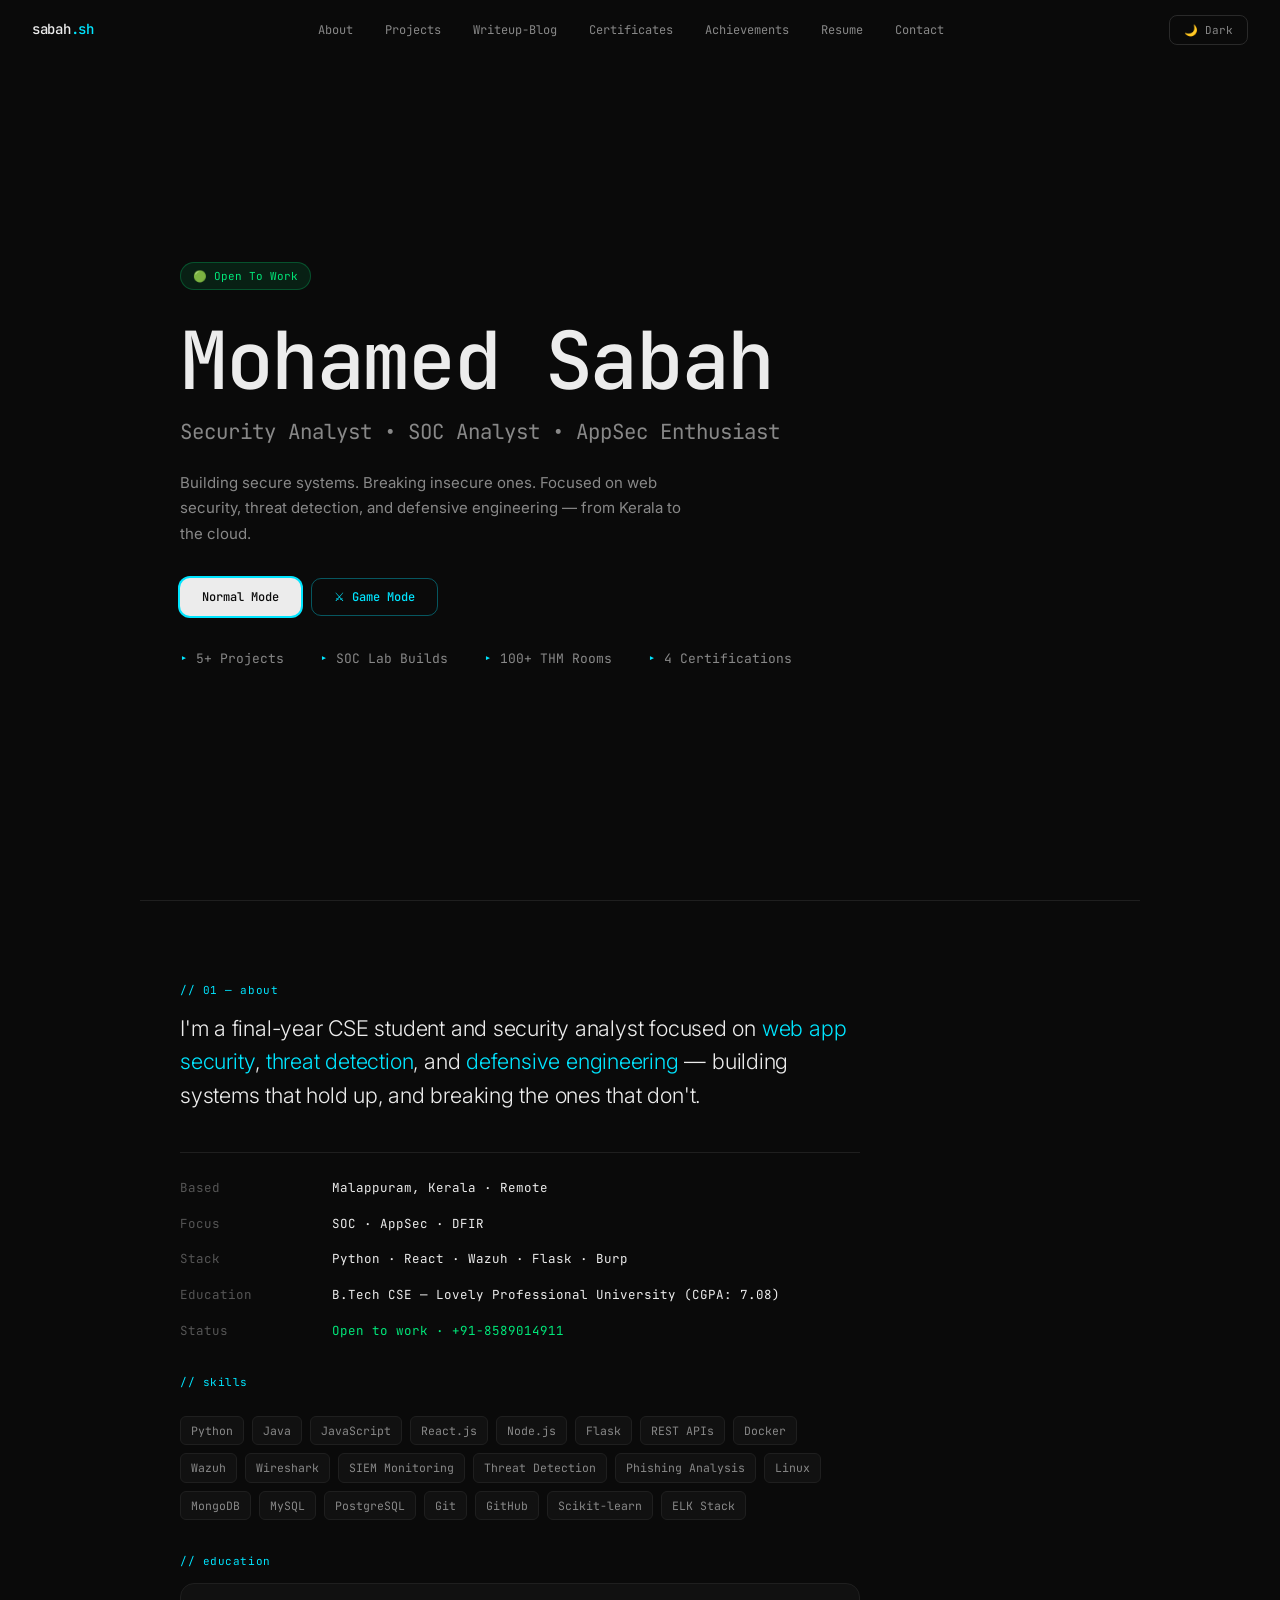
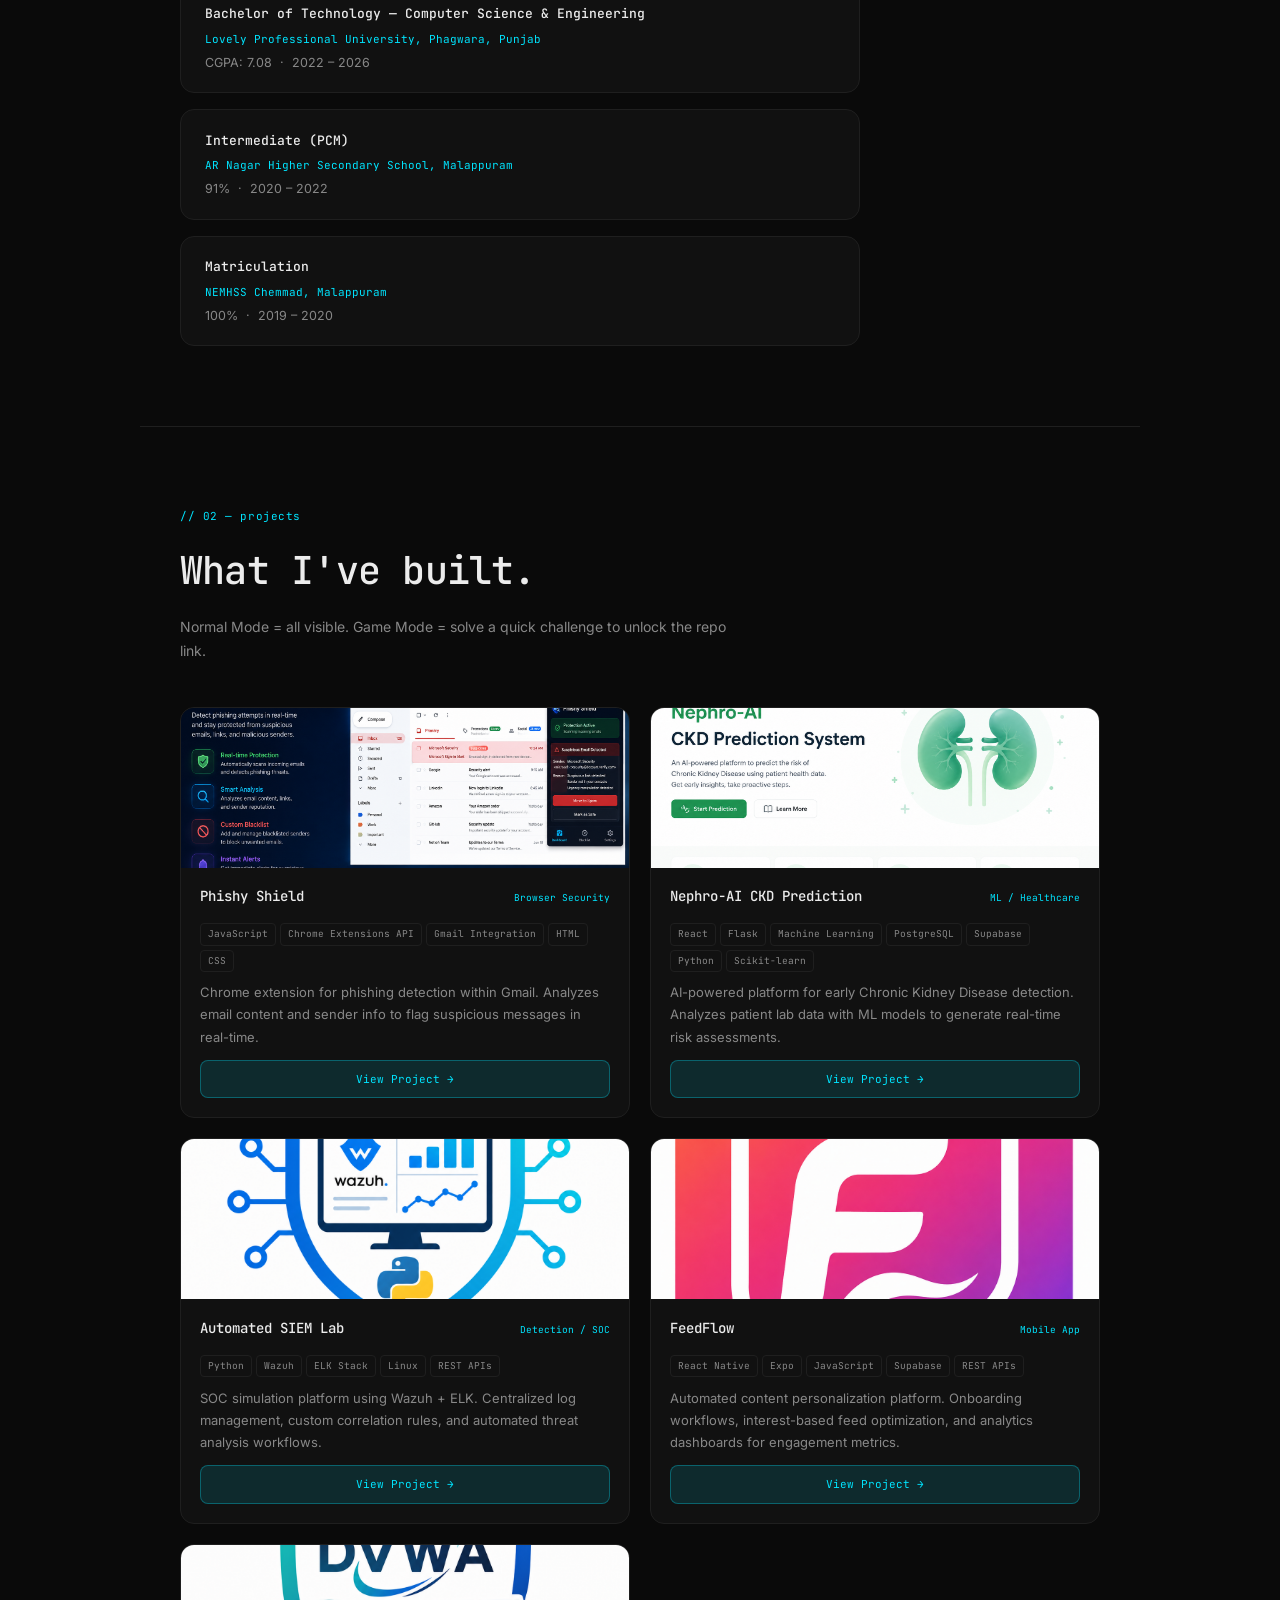
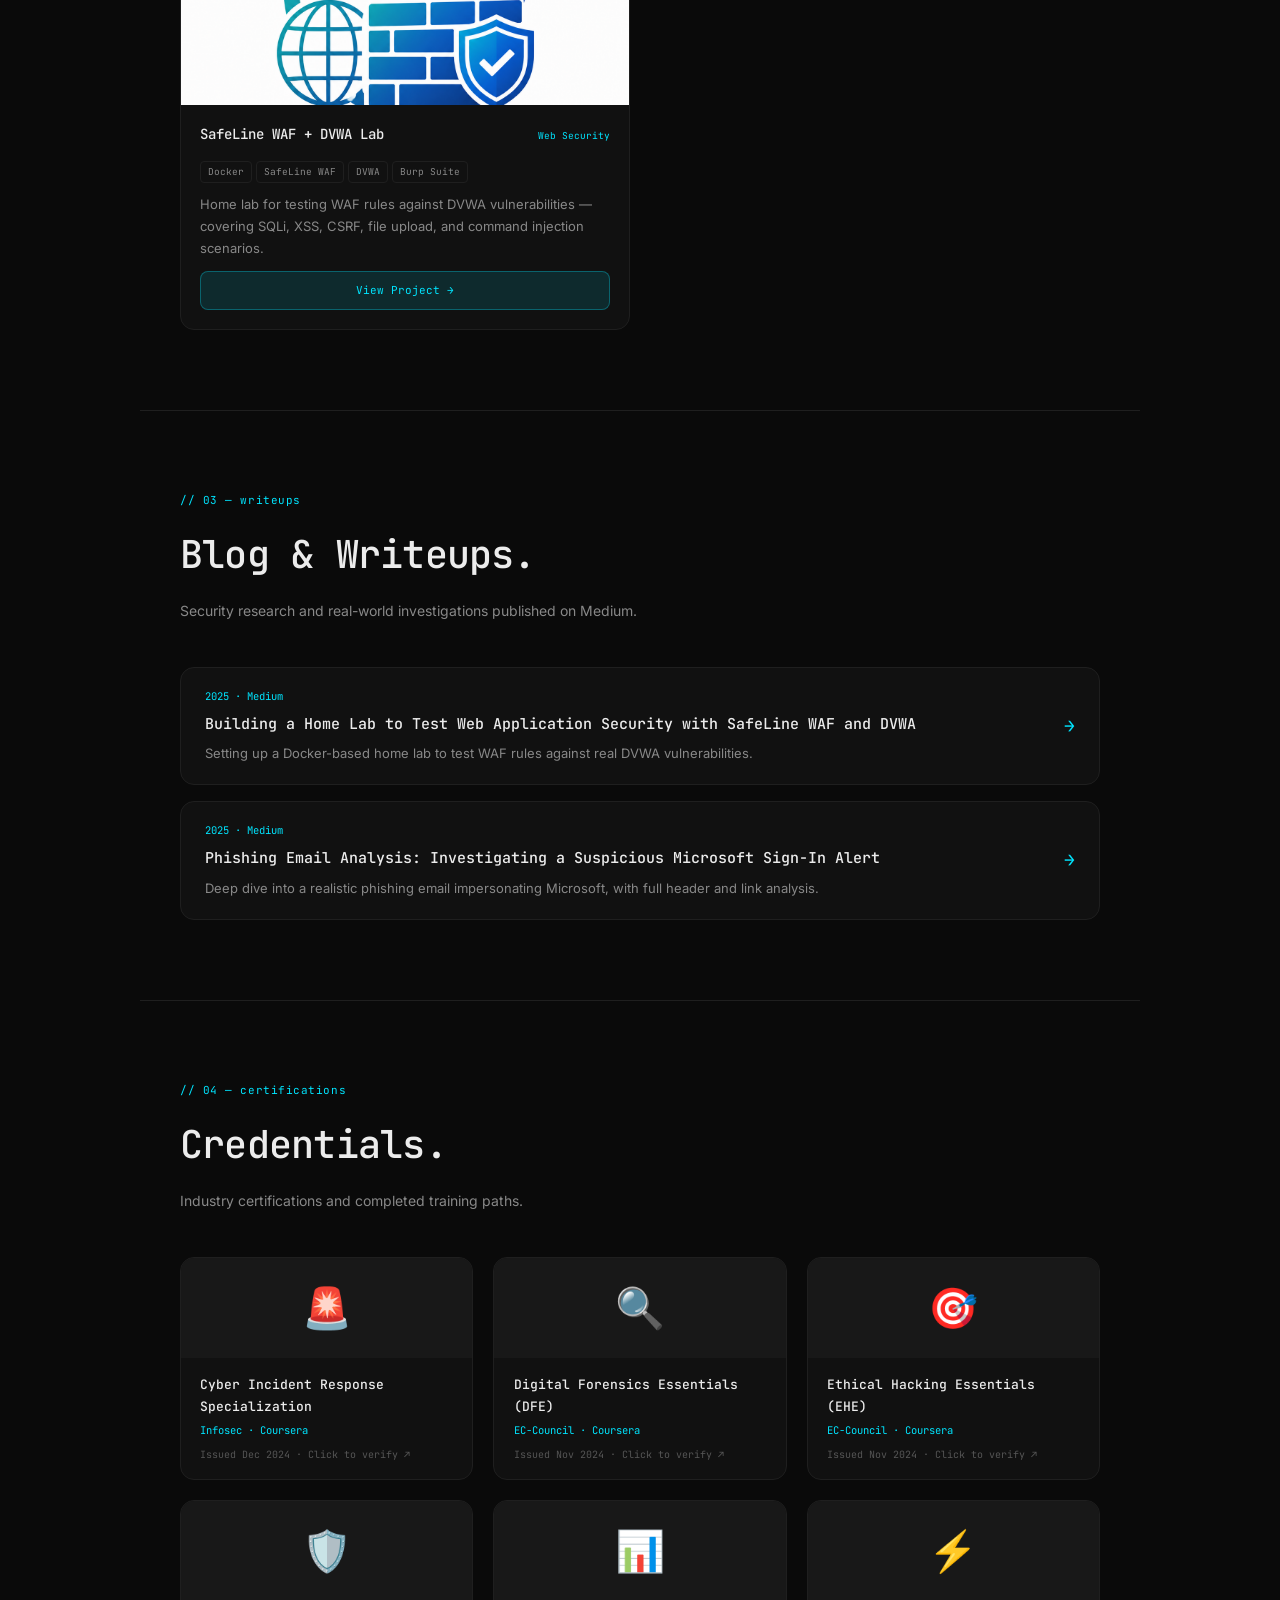
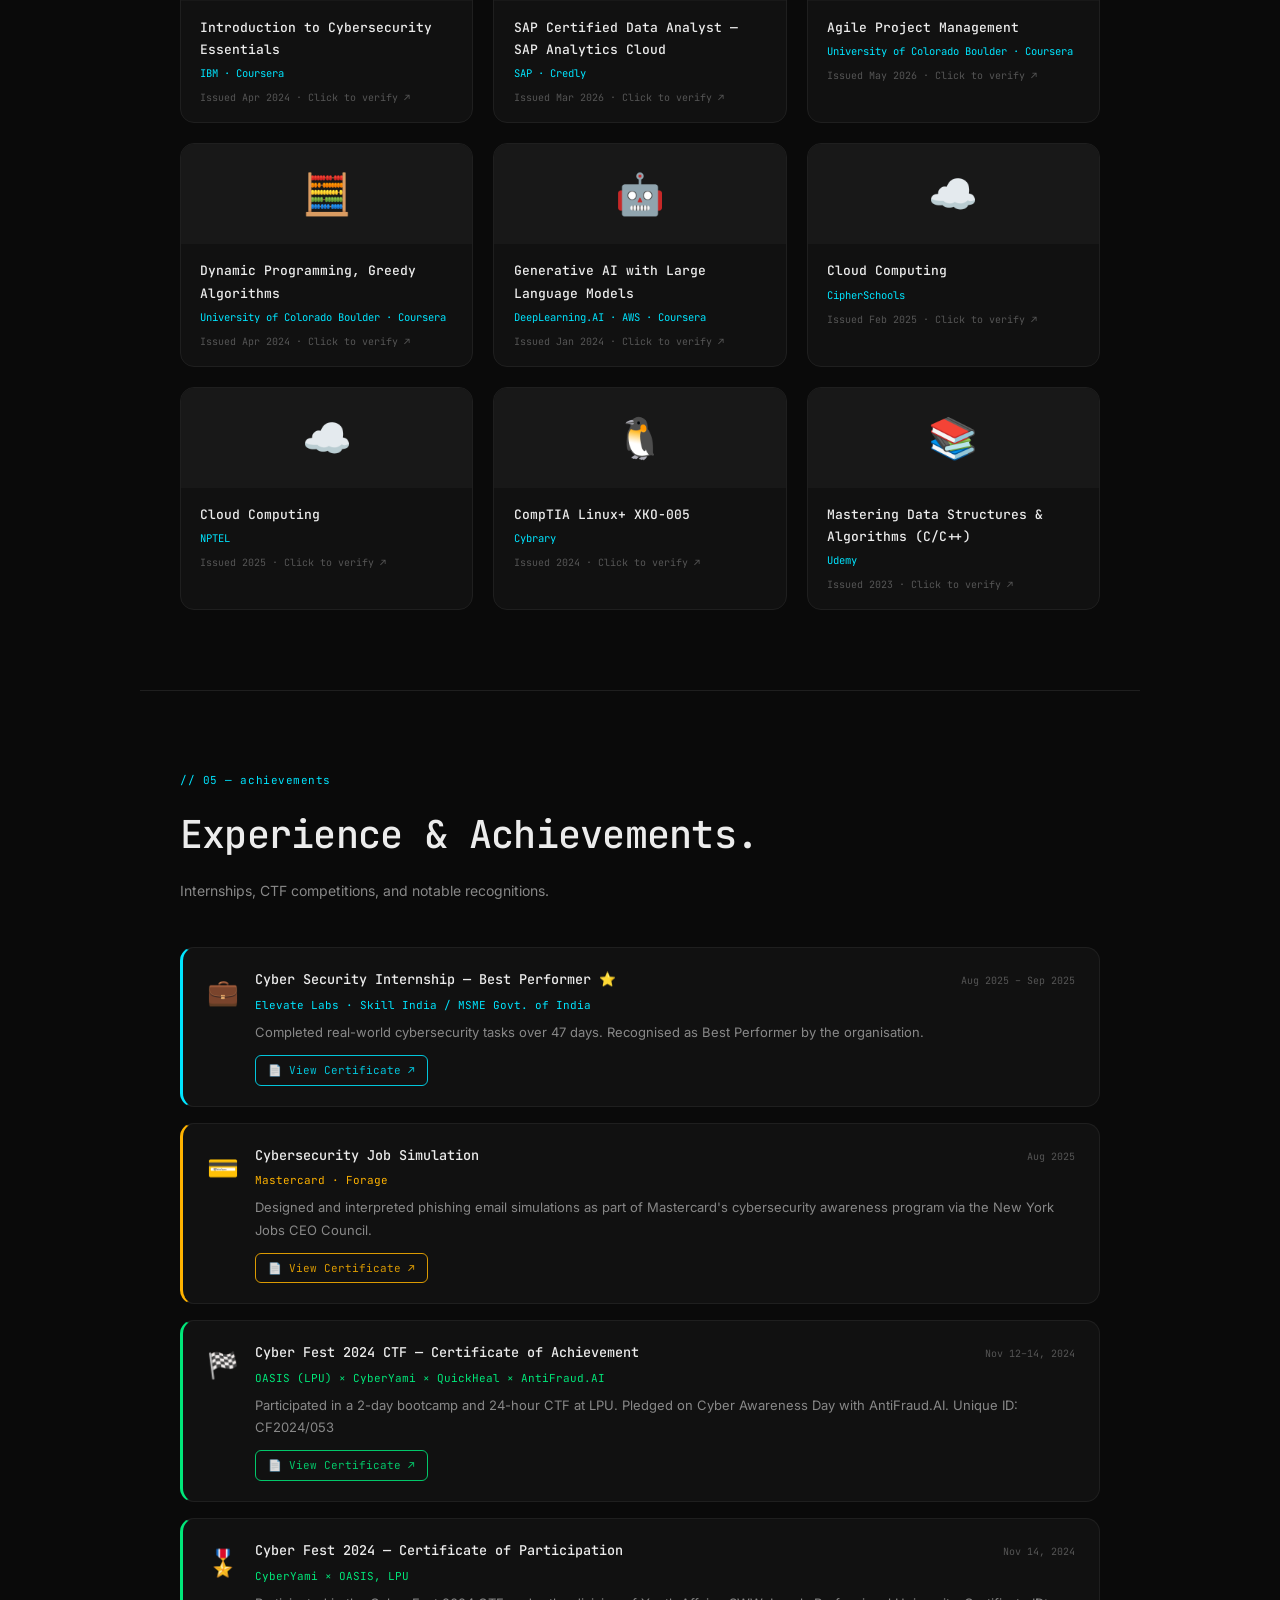
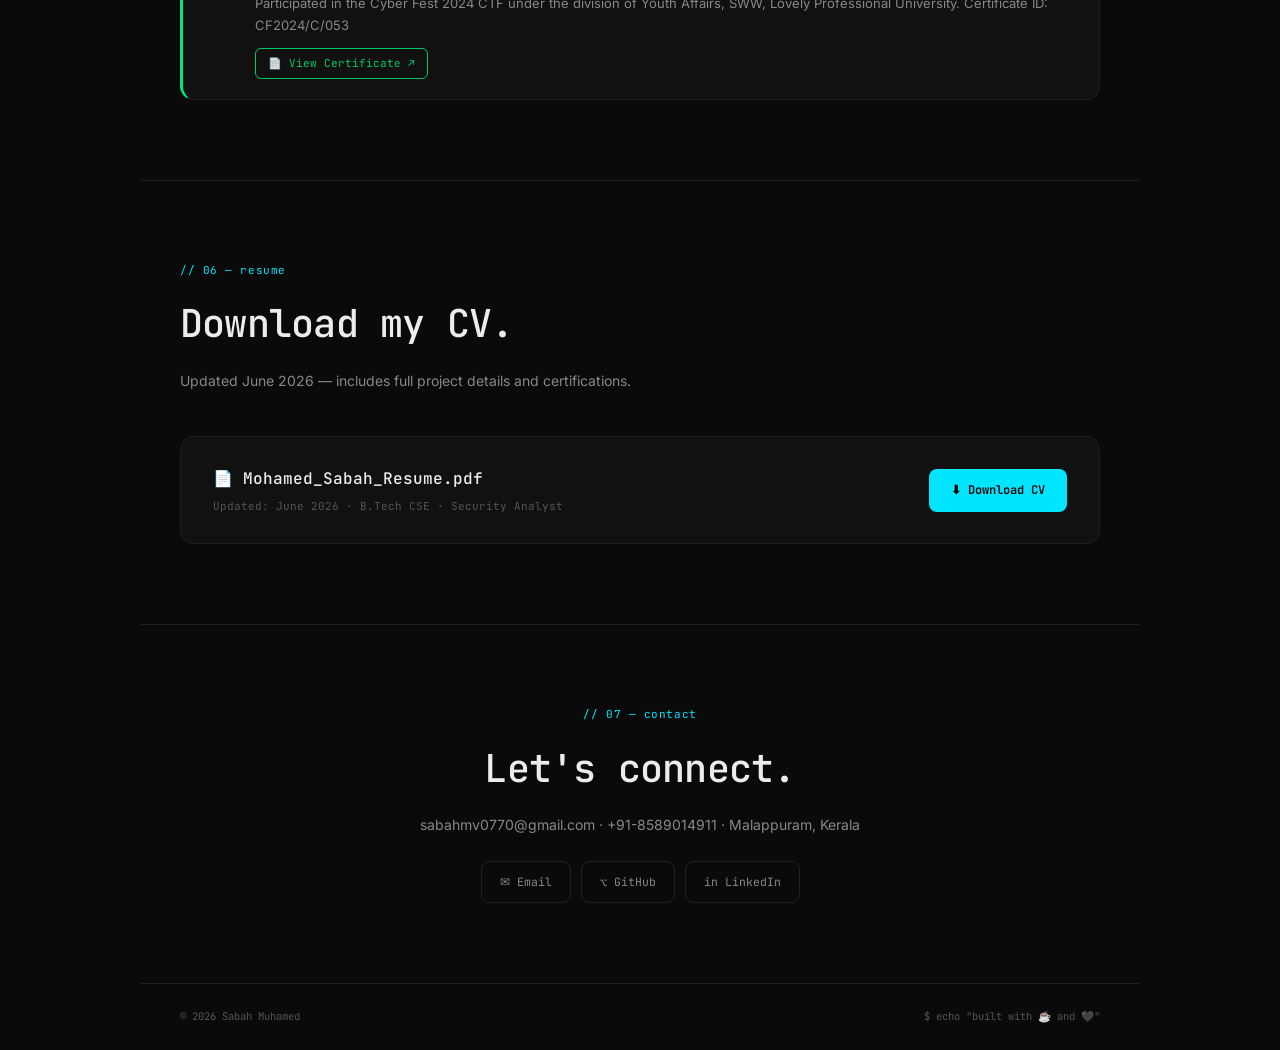
==== commit 197cb733: "updated" ====
--- a/index.html
+++ b/index.html
@@ -972,7 +972,7 @@
     <p>Building secure systems. Breaking insecure ones. Focused on web security, threat detection, and defensive
       engineering — from Kerala to the cloud.</p>
     <div class="mode-switch">
-      <button id="recruiterBtn" class="active" onclick="setMode('recruiter')">👔 Recruiter Mode</button>
+      <button id="recruiterBtn" class="active" onclick="setMode('recruiter')">Normal Mode</button>
       <button id="gameBtn" onclick="setMode('game')">⚔ Game Mode</button>
     </div>
     <div class="stats">
@@ -1057,7 +1057,7 @@
   <section class="sec" id="projects">
     <div class="ey">// 02 — projects</div>
     <h2 class="sec-title">What I've built.</h2>
-    <p class="sec-sub">Recruiter Mode = all visible. Game Mode = solve a quick challenge to unlock the repo link.</p>
+    <p class="sec-sub">Normal Mode = all visible. Game Mode = solve a quick challenge to unlock the repo link.</p>
     <div class="project-grid" id="projectGrid"></div>
   </section>
 
